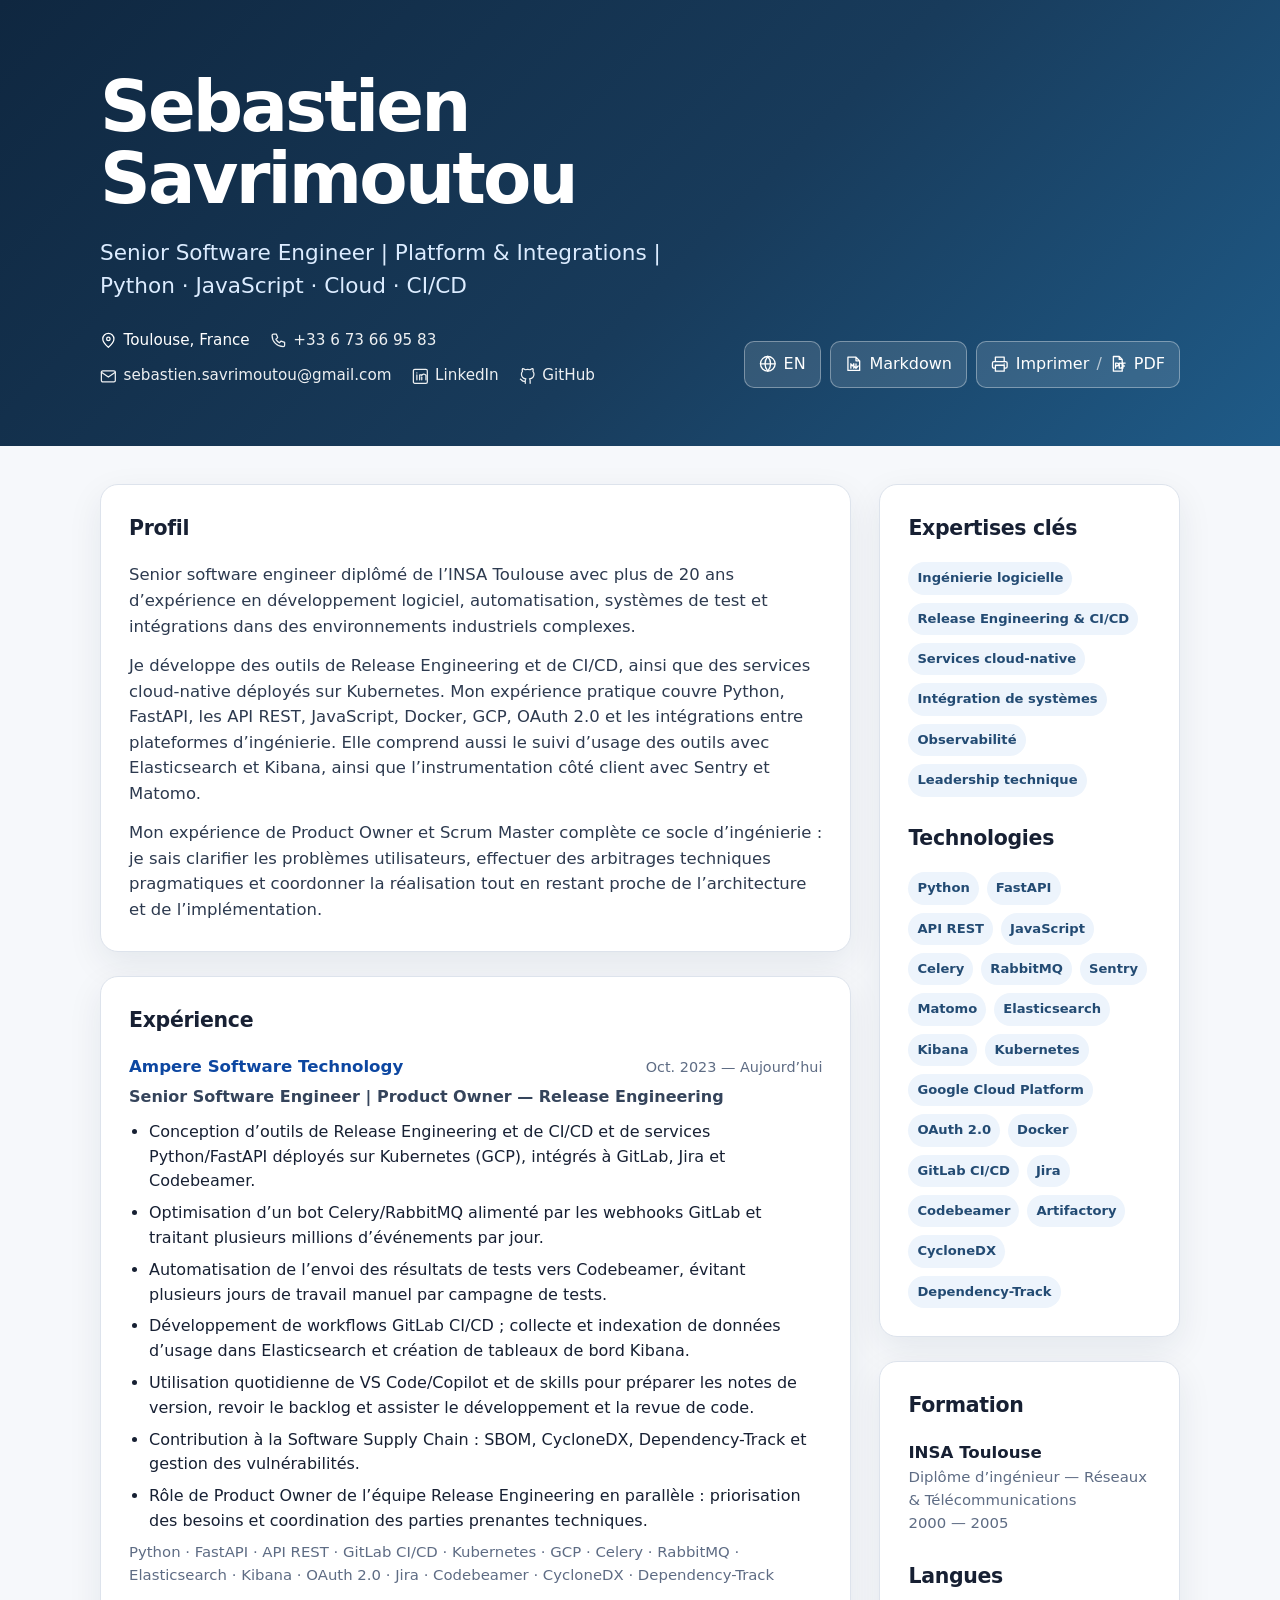
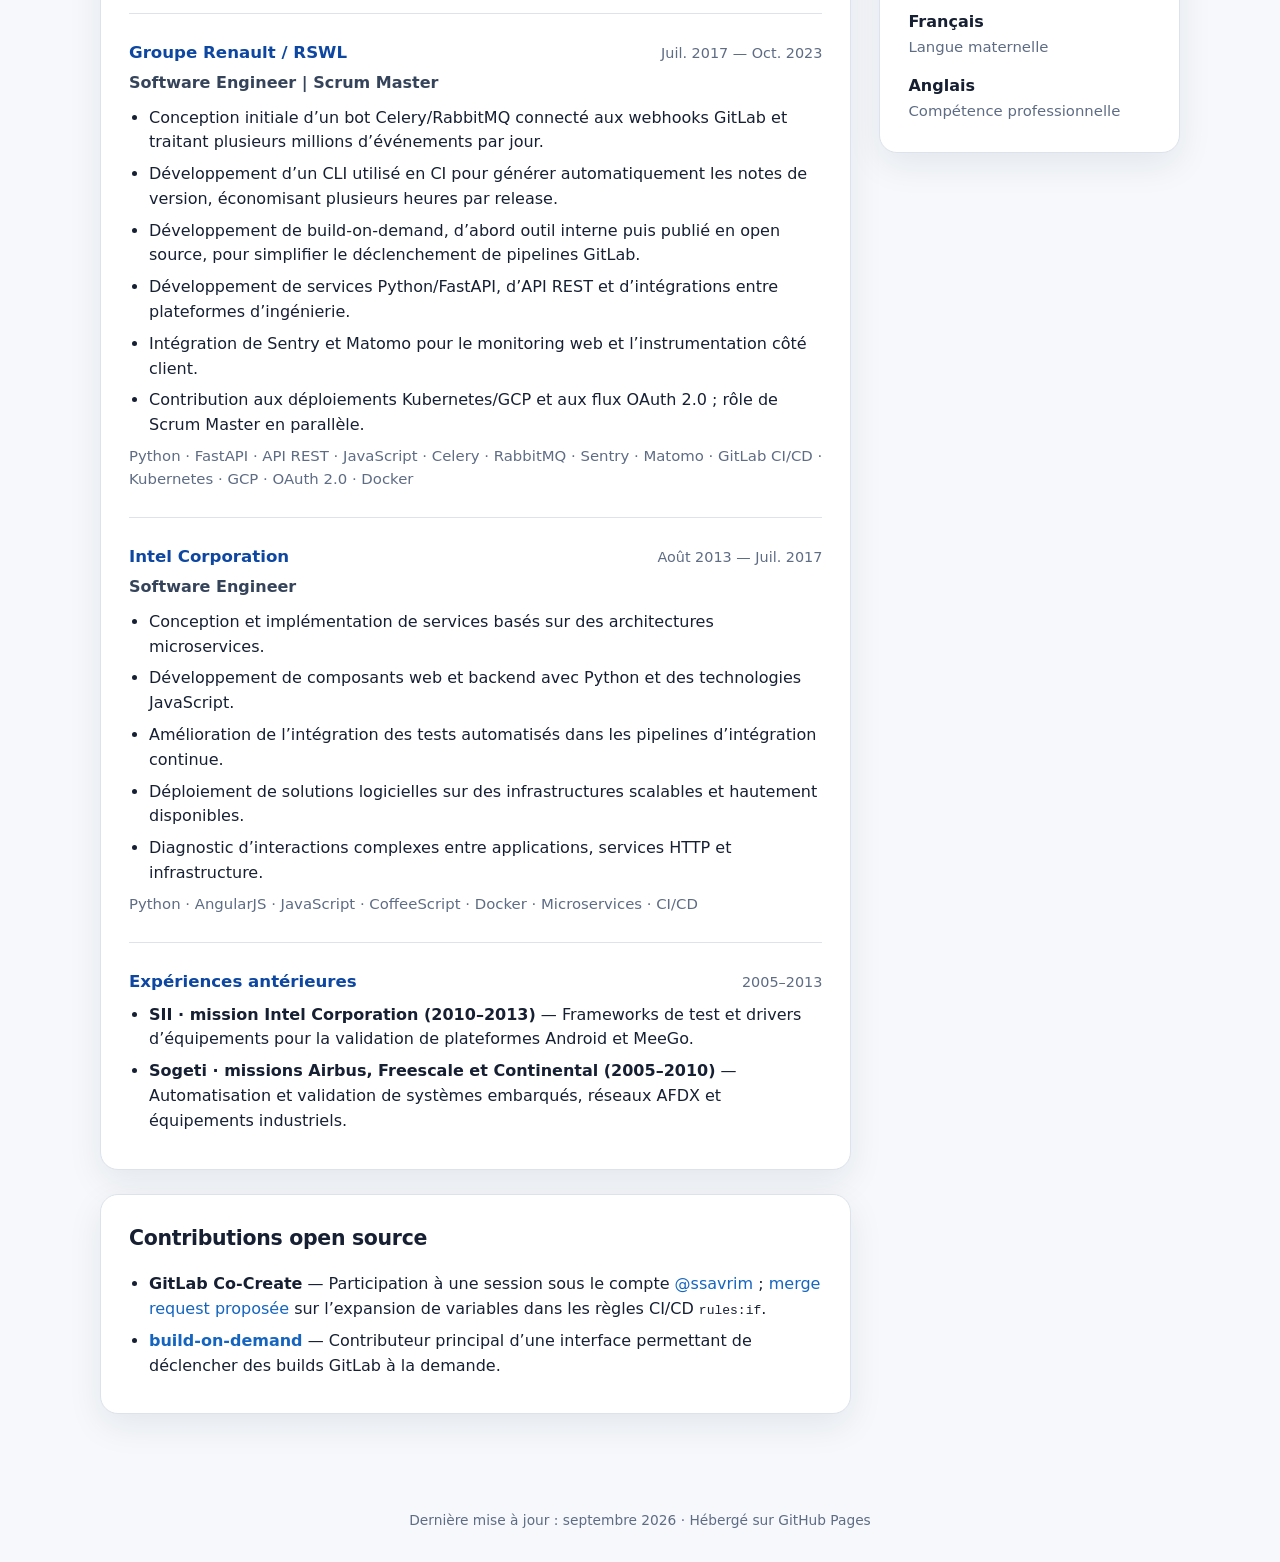
==== fr.html @ 9874bcaa "Highlight production impact and streamline CV" ====
<!doctype html>
<html lang="fr">
<head>
  <meta charset="utf-8" />
  <meta name="viewport" content="width=device-width, initial-scale=1" />
  <meta name="description" content="Sebastien Savrimoutou — Senior Software Engineer spécialisé en platform engineering, intégrations, cloud, CI/CD et outillage développeur." />
  <meta name="theme-color" content="#102a43" />
  <meta property="og:title" content="Sebastien Savrimoutou — Senior Software Engineer | Platform &amp; Integrations" />
  <meta property="og:description" content="Platform engineering, intégrations, cloud, CI/CD et outillage développeur." />
  <meta property="og:type" content="website" />
  <meta property="og:url" content="https://ssavrim.github.io/fr.html" />
  <link rel="alternate" hreflang="en" href="https://ssavrim.github.io/" />
  <link rel="alternate" hreflang="fr" href="https://ssavrim.github.io/fr.html" />
  <title>Sebastien Savrimoutou — Senior Software Engineer | Platform &amp; Integrations</title>
  <style>
    :root{--bg:#f6f8fb;--surface:#fff;--text:#172033;--muted:#5e6c84;--accent:#1565c0;--accent-strong:#0d47a1;--line:#dde3ec;--chip:#edf4fc;--shadow:0 12px 35px rgba(16,42,67,.08);--max:1080px}
    *{box-sizing:border-box}html{scroll-behavior:smooth}body{margin:0;font-family:Inter,ui-sans-serif,system-ui,-apple-system,BlinkMacSystemFont,"Segoe UI",sans-serif;color:var(--text);background:var(--bg);line-height:1.55}a{color:var(--accent);text-decoration:none}a:hover{text-decoration:underline}.print-url{display:none}.wrap{width:min(calc(100% - 32px),var(--max));margin:0 auto}header{background:linear-gradient(135deg,#0f2740 0%,#183b5b 55%,#1f5b88 100%);color:#fff;padding:72px 0 58px}.hero{display:grid;grid-template-columns:1fr auto;gap:36px;align-items:end}h1{margin:0;font-size:clamp(2.3rem,6vw,4.4rem);line-height:1.02;letter-spacing:-.04em}.headline{max-width:820px;margin:20px 0 0;font-size:clamp(1.05rem,2vw,1.35rem);color:#dcecff}.contact{display:flex;flex-wrap:wrap;gap:12px 20px;margin-top:26px;font-size:.95rem}.contact a{color:#fff;opacity:.92}.actions{display:flex;gap:9px;flex-wrap:wrap;justify-content:flex-end}.print-btn,.lang-btn{border:1px solid rgba(255,255,255,.35);background:rgba(255,255,255,.12);color:#fff;border-radius:10px;padding:10px 14px;font:inherit;cursor:pointer;white-space:nowrap}.print-btn:hover,.lang-btn:hover{background:rgba(255,255,255,.2);text-decoration:none}main{padding:38px 0 72px}.grid{display:grid;grid-template-columns:minmax(0,2fr) minmax(260px,.8fr);gap:28px;align-items:start}.card{background:var(--surface);border:1px solid var(--line);border-radius:18px;padding:28px;box-shadow:var(--shadow);margin-bottom:24px}h2{margin:0 0 18px;font-size:1.28rem;letter-spacing:-.015em}h3{margin:0;font-size:1.04rem}h4{margin:15px 0 3px;font-size:.96rem;color:#25364d}p{margin:0 0 14px}p:last-child{margin-bottom:0}.summary{font-size:1.03rem;color:#2d3a4f}.role{padding:0 0 26px;margin:0 0 26px;border-bottom:1px solid var(--line)}.role:last-child{border-bottom:0;padding-bottom:0;margin-bottom:0}.role-head{display:flex;justify-content:space-between;gap:18px;align-items:baseline;margin-bottom:5px}.company{color:var(--accent-strong);font-weight:700}.date{color:var(--muted);font-size:.9rem;white-space:nowrap}.role-title{color:#35445b;font-weight:650;margin-bottom:10px}.assignment{margin-top:14px;padding-left:14px;border-left:3px solid #dce6f2}.assignment .date{white-space:normal}ul{margin:8px 0 0;padding-left:20px}li{margin:7px 0}.chips{display:flex;flex-wrap:wrap;gap:8px}.chip{display:inline-flex;padding:6px 9px;border-radius:999px;background:var(--chip);color:#234b73;font-size:.82rem;font-weight:650}.side-title{margin-top:26px}.side-title:first-child{margin-top:0}.mini{color:var(--muted);font-size:.93rem}.focus{display:grid;gap:13px}.focus-item{padding:13px 14px;border:1px solid var(--line);border-radius:12px}.focus-item strong{display:block;margin-bottom:2px}footer{color:var(--muted);font-size:.86rem;text-align:center;padding:0 0 30px}@media(max-width:800px){header{padding-top:54px}.hero,.grid{grid-template-columns:1fr}.hero{align-items:start}.actions{justify-content:flex-start}.role-head{display:block}.date{display:inline-block;margin-top:3px}}
  </style>
  <link rel="stylesheet" href="icons.css" />
  <link rel="stylesheet" href="print.css" media="print" />
</head>
<body>
<header><div class="wrap hero"><div><h1>Sebastien Savrimoutou</h1><p class="headline">Senior Software Engineer | Platform &amp; Integrations | Python · JavaScript · Cloud · CI/CD</p><div class="contact"><span class="contact-location"><svg class="icon" viewBox="0 0 24 24" aria-hidden="true" focusable="false"><path d="M20 10c0 5-8 12-8 12S4 15 4 10a8 8 0 1 1 16 0Z"/><circle cx="12" cy="10" r="2.5"/></svg>Toulouse, France</span><a href="tel:+33673669583" aria-label="Appeler le +33 6 73 66 95 83"><svg class="icon" viewBox="0 0 24 24" aria-hidden="true" focusable="false"><path d="M5 3h4l2 5-2.5 2.5a15 15 0 0 0 5 5L16 13l5 2v4a2 2 0 0 1-2 2A16 16 0 0 1 3 5a2 2 0 0 1 2-2Z"/></svg>+33 6 73 66 95 83</a><a href="mailto:sebastien.savrimoutou@gmail.com"><svg class="icon" viewBox="0 0 24 24" aria-hidden="true" focusable="false"><rect x="2" y="4" width="20" height="16" rx="2"/><path d="m2 6 10 7 10-7"/></svg>sebastien.savrimoutou@gmail.com</a><a href="https://www.linkedin.com/in/sebastien-savrimoutou-920b6453/" rel="me"><svg class="icon" viewBox="0 0 24 24" aria-hidden="true" focusable="false"><rect x="2" y="2" width="20" height="20" rx="2"/><path d="M7 10v7M7 7h.01M11 17v-7h3v1a3 3 0 0 1 6 2v4M14 17v-4"/></svg>LinkedIn<span class="print-url"> · linkedin.com/in/sebastien-savrimoutou-920b6453</span></a><a href="https://github.com/ssavrim" rel="me"><svg class="icon" viewBox="0 0 24 24" aria-hidden="true" focusable="false"><path d="M9 19c-4.5 1.5-4.5-2-7-3m14 6v-3.9c0-1.1-.3-2-.9-2.6 3.1-.4 6.4-1.5 6.4-7A5.5 5.5 0 0 0 20 4.8 5.1 5.1 0 0 0 19.9 1S18.7.7 16 2.5a13.4 13.4 0 0 0-7 0C6.3.7 5.1 1 5.1 1A5.1 5.1 0 0 0 5 4.8a5.5 5.5 0 0 0-1.5 3.8c0 5.4 3.3 6.6 6.4 7-.6.6-.9 1.5-.9 2.6V22"/></svg>GitHub<span class="print-url"> · github.com/ssavrim</span></a></div></div><div class="actions"><a class="lang-btn" href="/" aria-label="English version"><svg class="icon" viewBox="0 0 24 24" aria-hidden="true" focusable="false"><circle cx="12" cy="12" r="10"/><path d="M2 12h20M12 2a15 15 0 0 1 0 20M12 2a15 15 0 0 0 0 20"/></svg>EN</a><a class="lang-btn" href="https://github.com/ssavrim/ssavrim.github.io/blob/main/cv/final.fr.md" aria-label="Voir ce CV en Markdown"><svg class="icon" viewBox="0 0 24 24" aria-hidden="true" focusable="false"><path d="M4 3h11l5 5v13H4zM15 3v5h5M8 12v6m0-6 2 3 2-3v6m3-6v6m0 0 3-3m-3 3-3-3"/></svg>Markdown</a><button class="print-btn" onclick="window.print()" aria-label="Imprimer ou enregistrer ce CV en PDF"><svg class="icon" viewBox="0 0 24 24" aria-hidden="true" focusable="false"><path d="M6 9V3h12v6M6 18H4a2 2 0 0 1-2-2v-5a2 2 0 0 1 2-2h16a2 2 0 0 1 2 2v5a2 2 0 0 1-2 2h-2M6 14h12v8H6zM18 12h.01"/></svg>Imprimer<span class="action-separator">/</span><svg class="icon" viewBox="0 0 24 24" aria-hidden="true" focusable="false"><path d="M6 2h8l4 4v16H6zM14 2v4h4M9 11v7m0-7h2a2 2 0 0 1 0 4H9m5-4v7h1a3.5 3.5 0 0 0 0-7h-1m5 0h3m-3 0v7m0-3h2"/></svg>PDF</button></div></div></header>
<main class="wrap"><div class="grid"><div>
<section class="card"><h2>Profil</h2><p class="summary">Senior software engineer diplômé de l’INSA Toulouse avec plus de 20 ans d’expérience en développement logiciel, automatisation, systèmes de test et intégrations dans des environnements industriels complexes.</p><p class="summary">Je développe des outils de Release Engineering et de CI/CD, ainsi que des services cloud-native déployés sur Kubernetes. Mon expérience pratique couvre Python, FastAPI, les API REST, JavaScript, Docker, GCP, OAuth 2.0 et les intégrations entre plateformes d’ingénierie. Elle comprend aussi le suivi d’usage des outils avec Elasticsearch et Kibana, ainsi que l’instrumentation côté client avec Sentry et Matomo.</p><p class="summary">Mon expérience de Product Owner et Scrum Master complète ce socle d’ingénierie : je sais clarifier les problèmes utilisateurs, effectuer des arbitrages techniques pragmatiques et coordonner la réalisation tout en restant proche de l’architecture et de l’implémentation.</p></section>
<section class="card"><h2>Expérience</h2>
<article class="role"><div class="role-head"><h3><span class="company">Ampere Software Technology</span></h3><span class="date">Oct. 2023 — Aujourd’hui</span></div><div class="role-title">Senior Software Engineer | Product Owner — Release Engineering</div><ul><li>Conception d’outils de Release Engineering et de CI/CD et de services Python/FastAPI déployés sur Kubernetes (GCP), intégrés à GitLab, Jira et Codebeamer.</li><li>Optimisation d’un bot Celery/RabbitMQ alimenté par les webhooks GitLab et traitant plusieurs millions d’événements par jour.</li><li>Automatisation de l’envoi des résultats de tests vers Codebeamer, évitant plusieurs jours de travail manuel par campagne de tests.</li><li>Développement de workflows GitLab CI/CD ; collecte et indexation de données d’usage dans Elasticsearch et création de tableaux de bord Kibana.</li><li>Utilisation quotidienne de VS Code/Copilot et de skills pour préparer les notes de version, revoir le backlog et assister le développement et la revue de code.</li><li>Contribution à la Software Supply Chain : SBOM, CycloneDX, Dependency-Track et gestion des vulnérabilités.</li><li>Rôle de Product Owner de l’équipe Release Engineering en parallèle : priorisation des besoins et coordination des parties prenantes techniques.</li></ul><p class="mini">Python · FastAPI · API REST · GitLab CI/CD · Kubernetes · GCP · Celery · RabbitMQ · Elasticsearch · Kibana · OAuth 2.0 · Jira · Codebeamer · CycloneDX · Dependency-Track</p></article>
<article class="role"><div class="role-head"><h3><span class="company">Groupe Renault / RSWL</span></h3><span class="date">Juil. 2017 — Oct. 2023</span></div><div class="role-title">Software Engineer | Scrum Master</div><ul><li>Conception initiale d’un bot Celery/RabbitMQ connecté aux webhooks GitLab et traitant plusieurs millions d’événements par jour.</li><li>Développement d’un CLI utilisé en CI pour générer automatiquement les notes de version, économisant plusieurs heures par release.</li><li>Développement de build-on-demand, d’abord outil interne puis publié en open source, pour simplifier le déclenchement de pipelines GitLab.</li><li>Développement de services Python/FastAPI, d’API REST et d’intégrations entre plateformes d’ingénierie.</li><li>Intégration de Sentry et Matomo pour le monitoring web et l’instrumentation côté client.</li><li>Contribution aux déploiements Kubernetes/GCP et aux flux OAuth 2.0 ; rôle de Scrum Master en parallèle.</li></ul><p class="mini">Python · FastAPI · API REST · JavaScript · Celery · RabbitMQ · Sentry · Matomo · GitLab CI/CD · Kubernetes · GCP · OAuth 2.0 · Docker</p></article>
<article class="role"><div class="role-head"><h3><span class="company">Intel Corporation</span></h3><span class="date">Août 2013 — Juil. 2017</span></div><div class="role-title">Software Engineer</div><ul><li>Conception et implémentation de services basés sur des architectures microservices.</li><li>Développement de composants web et backend avec Python et des technologies JavaScript.</li><li>Amélioration de l’intégration des tests automatisés dans les pipelines d’intégration continue.</li><li>Déploiement de solutions logicielles sur des infrastructures scalables et hautement disponibles.</li><li>Diagnostic d’interactions complexes entre applications, services HTTP et infrastructure.</li></ul><p class="mini">Python · AngularJS · JavaScript · CoffeeScript · Docker · Microservices · CI/CD</p></article>
<article class="role"><div class="role-head"><h3><span class="company">Expériences antérieures</span></h3><span class="date">2005–2013</span></div><ul><li><strong>SII · mission Intel Corporation (2010–2013)</strong> — Frameworks de test et drivers d’équipements pour la validation de plateformes Android et MeeGo.</li><li><strong>Sogeti · missions Airbus, Freescale et Continental (2005–2010)</strong> — Automatisation et validation de systèmes embarqués, réseaux AFDX et équipements industriels.</li></ul></article>
</section>
<section class="card"><h2>Contributions open source</h2><ul><li><strong>GitLab Co-Create</strong> — Participation à une session sous le compte <a href="https://gitlab.com/ssavrim">@ssavrim</a> ; <a href="https://gitlab.com/gitlab-org/gitlab/-/merge_requests/204549">merge request proposée</a> sur l’expansion de variables dans les règles CI/CD <code>rules:if</code>.</li><li><strong><a href="https://gitlab.com/grouperenault/build-on-demand">build-on-demand</a></strong> — Contributeur principal d’une interface permettant de déclencher des builds GitLab à la demande.</li></ul></section></div>
<aside><section class="card"><h2>Expertises clés</h2><div class="chips"><span class="chip">Ingénierie logicielle</span><span class="chip">Release Engineering &amp; CI/CD</span><span class="chip">Services cloud-native</span><span class="chip">Intégration de systèmes</span><span class="chip">Observabilité</span><span class="chip">Leadership technique</span></div><h2 class="side-title">Technologies</h2><div class="chips"><span class="chip">Python</span><span class="chip">FastAPI</span><span class="chip">API REST</span><span class="chip">JavaScript</span><span class="chip">Celery</span><span class="chip">RabbitMQ</span><span class="chip">Sentry</span><span class="chip">Matomo</span><span class="chip">Elasticsearch</span><span class="chip">Kibana</span><span class="chip">Kubernetes</span><span class="chip">Google Cloud Platform</span><span class="chip">OAuth 2.0</span><span class="chip">Docker</span><span class="chip">GitLab CI/CD</span><span class="chip">Jira</span><span class="chip">Codebeamer</span><span class="chip">Artifactory</span><span class="chip">CycloneDX</span><span class="chip">Dependency-Track</span></div></section><section class="card"><h2>Formation</h2><h3>INSA Toulouse</h3><p class="mini">Diplôme d’ingénieur — Réseaux &amp; Télécommunications<br />2000 — 2005</p><h2 class="side-title">Langues</h2><p><strong>Français</strong><br /><span class="mini">Langue maternelle</span></p><p><strong>Anglais</strong><br /><span class="mini">Compétence professionnelle</span></p></section></aside>
</div></main><footer class="wrap">Dernière mise à jour : septembre 2026 · Hébergé sur GitHub Pages</footer>
</body></html>
---- icons.css ----
.icon {
  width: 1.1em;
  height: 1.1em;
  flex: none;
  fill: none;
  stroke: currentColor;
  stroke-width: 1.8;
  stroke-linecap: round;
  stroke-linejoin: round;
}

.contact-location,
.contact a,
.actions .lang-btn,
.actions .print-btn {
  display: inline-flex;
  align-items: center;
  gap: .45em;
}

.actions .lang-btn,
.actions .print-btn {
  min-height: 44px;
}

.action-separator { opacity: .65; }

.contact a[href^="tel:"] { white-space: nowrap; }

.contact a:focus-visible,
.actions a:focus-visible,
.actions button:focus-visible {
  outline: 2px solid currentColor;
  outline-offset: 3px;
}

@media print {
  .contact .icon { display: none; }
}
---- print.css ----
/* A4 resume layout shared by the English and French pages. */
@page { size: A4; margin: 11mm 14mm; }

@media print {
  html { scroll-behavior: auto; }
  body {
    background: #fff;
    color: #1b2738;
    font-size: 10.5pt;
    line-height: 1.3;
    -webkit-print-color-adjust: exact;
    print-color-adjust: exact;
  }
  .wrap { width: 100%; max-width: none; margin: 0; }
  header {
    background: none !important;
    color: #172b43 !important;
    padding: 0 0 4mm;
    border-bottom: 1.5pt solid #24557e;
  }
  .hero { display: block; }
  h1 { font-size: 24pt; line-height: 1.08; letter-spacing: -.035em; }
  .headline {
    margin: 1.5mm 0 0;
    max-width: none;
    color: #34465a !important;
    font-size: 10pt;
    line-height: 1.3;
  }
  .contact {
    display: flex;
    gap: 1mm 5mm;
    margin-top: 2mm;
    font-size: 8.3pt;
  }
  .contact a { color: #24557e !important; opacity: 1; }
  .contact a[rel="me"] { overflow-wrap: anywhere; }
  .print-url { display: inline; }
  .actions, footer { display: none; }

  main { padding: 4mm 0 0; }
  .grid { display: block; }
  .card {
    margin: 0 0 3mm;
    padding: 0;
    border: 0;
    border-radius: 0;
    box-shadow: none;
  }
  h2 {
    margin: 0 0 2mm;
    padding-bottom: 1mm;
    border-bottom: .5pt solid #aebdca;
    color: #234d71;
    font-size: 11pt;
    line-height: 1.2;
    break-after: avoid;
    page-break-after: avoid;
  }
  h3 { font-size: 10pt; }
  h4 { margin: 2mm 0 .5mm; font-size: 9pt; }
  p { margin-bottom: 1.5mm; }
  .summary { color: inherit; font-size: 10.5pt; }
  .role {
    margin: 0 0 2.5mm;
    padding: 0 0 2mm;
    border-bottom: .5pt solid #d2dce5;
    break-inside: auto;
    page-break-inside: auto;
  }
  .role:last-child { margin-bottom: 0; padding-bottom: 0; border-bottom: 0; break-inside: avoid; page-break-inside: avoid; }
  .role:nth-of-type(2) { break-before: page; page-break-before: always; }
  .role:nth-of-type(3) { break-inside: avoid; page-break-inside: avoid; }
  .role-head { display: flex; gap: 4mm; margin-bottom: 0; break-after: avoid; }
  .company { color: #234d71; }
  .date { color: #52657a; font-size: 9.5pt; white-space: nowrap; }
  .role-title { margin-bottom: 1mm; color: #34465a; font-size: 10pt; break-after: avoid; }
  ul { margin: 1mm 0 0; padding-left: 5mm; }
  li { margin: 0 0 .4mm; break-inside: avoid; page-break-inside: avoid; }
  li::marker { color: #4d7390; }
  .mini { color: #52657a; font-size: 9.2pt; }
  .role > .mini { margin-top: 1mm; }
  aside {
    display: grid;
    grid-template-columns: 1.6fr 1fr;
    gap: 7mm;
    break-inside: avoid;
    page-break-inside: avoid;
  }
  aside .card { margin: 0; }
  aside h2:not(:first-child) { margin-top: 3mm; }
  .chips { gap: 1mm 2mm; }
  .chip {
    padding: 0;
    border: 0;
    border-radius: 0;
    background: none;
    color: #34465a;
    font-size: 9pt;
    font-weight: 500;
  }
  .chip:not(:last-child)::after { content: " ·"; }
  aside p { margin-bottom: 1.5mm; }
}
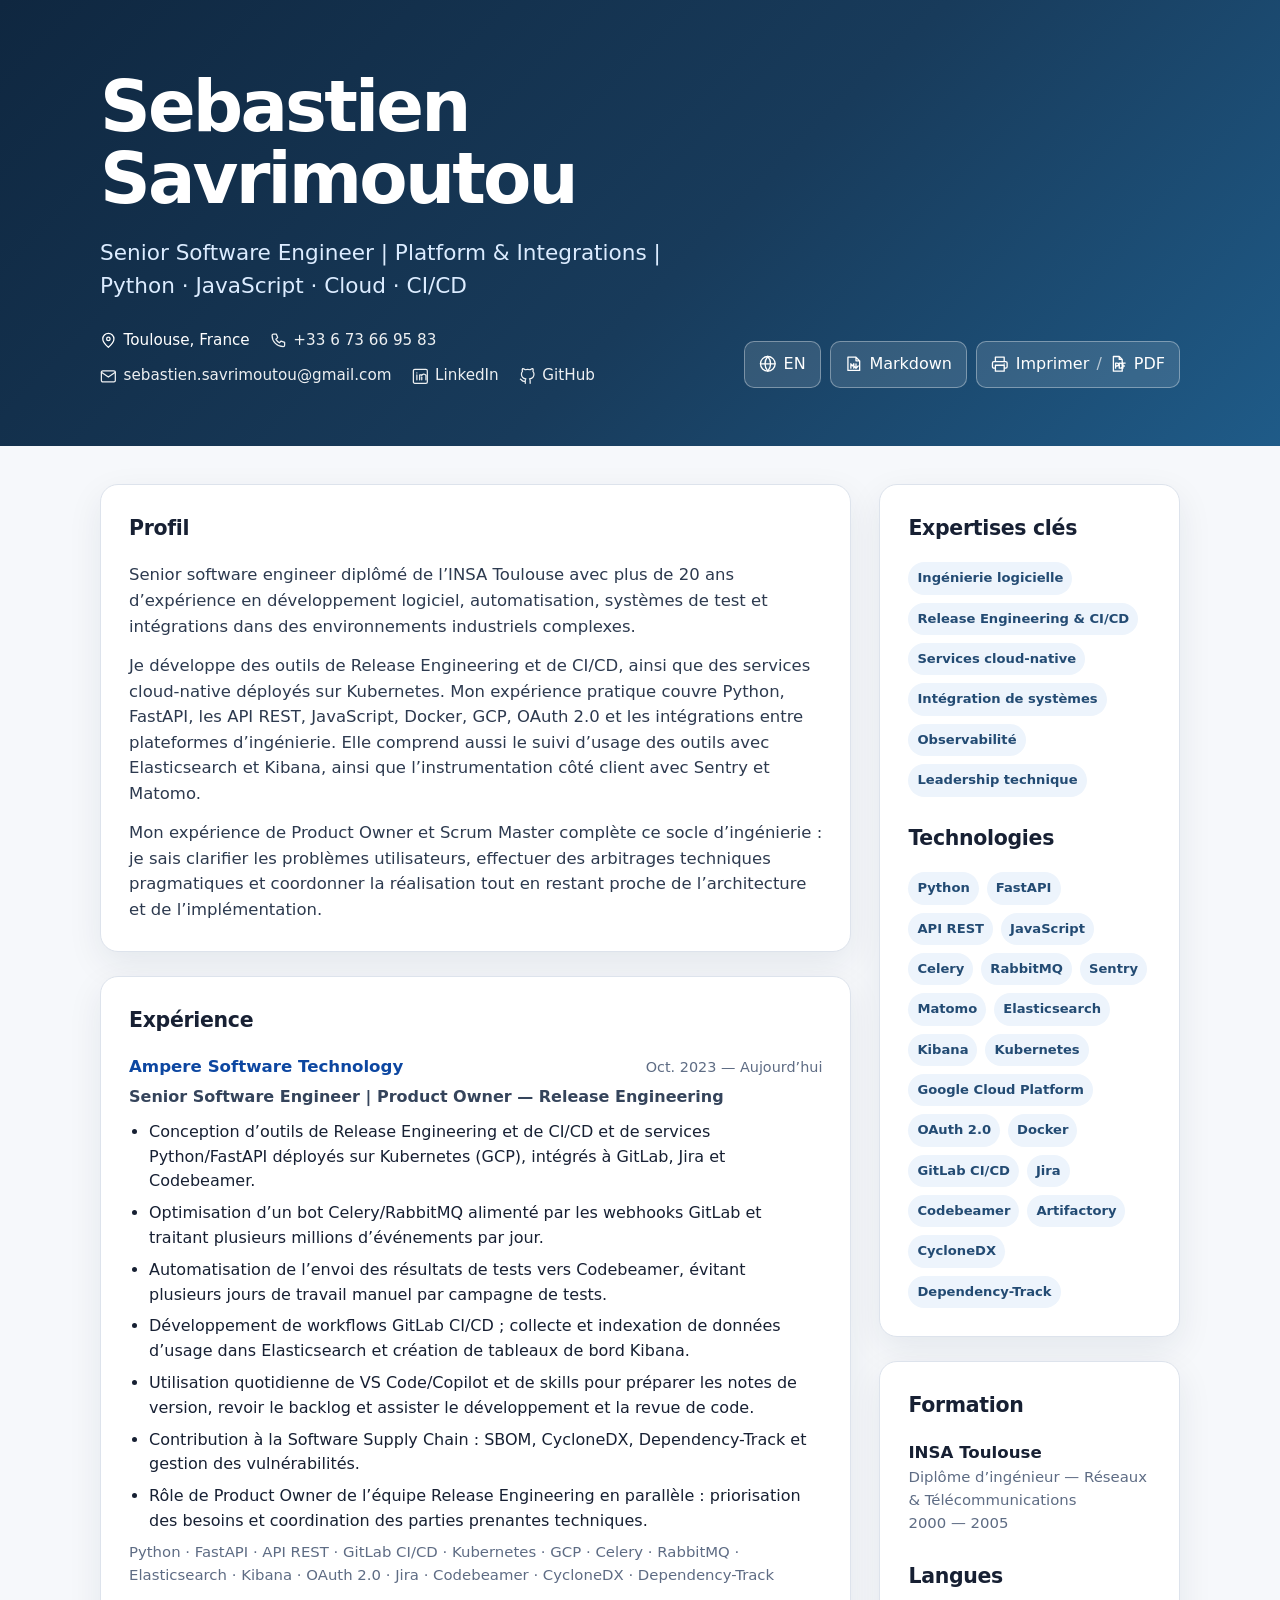
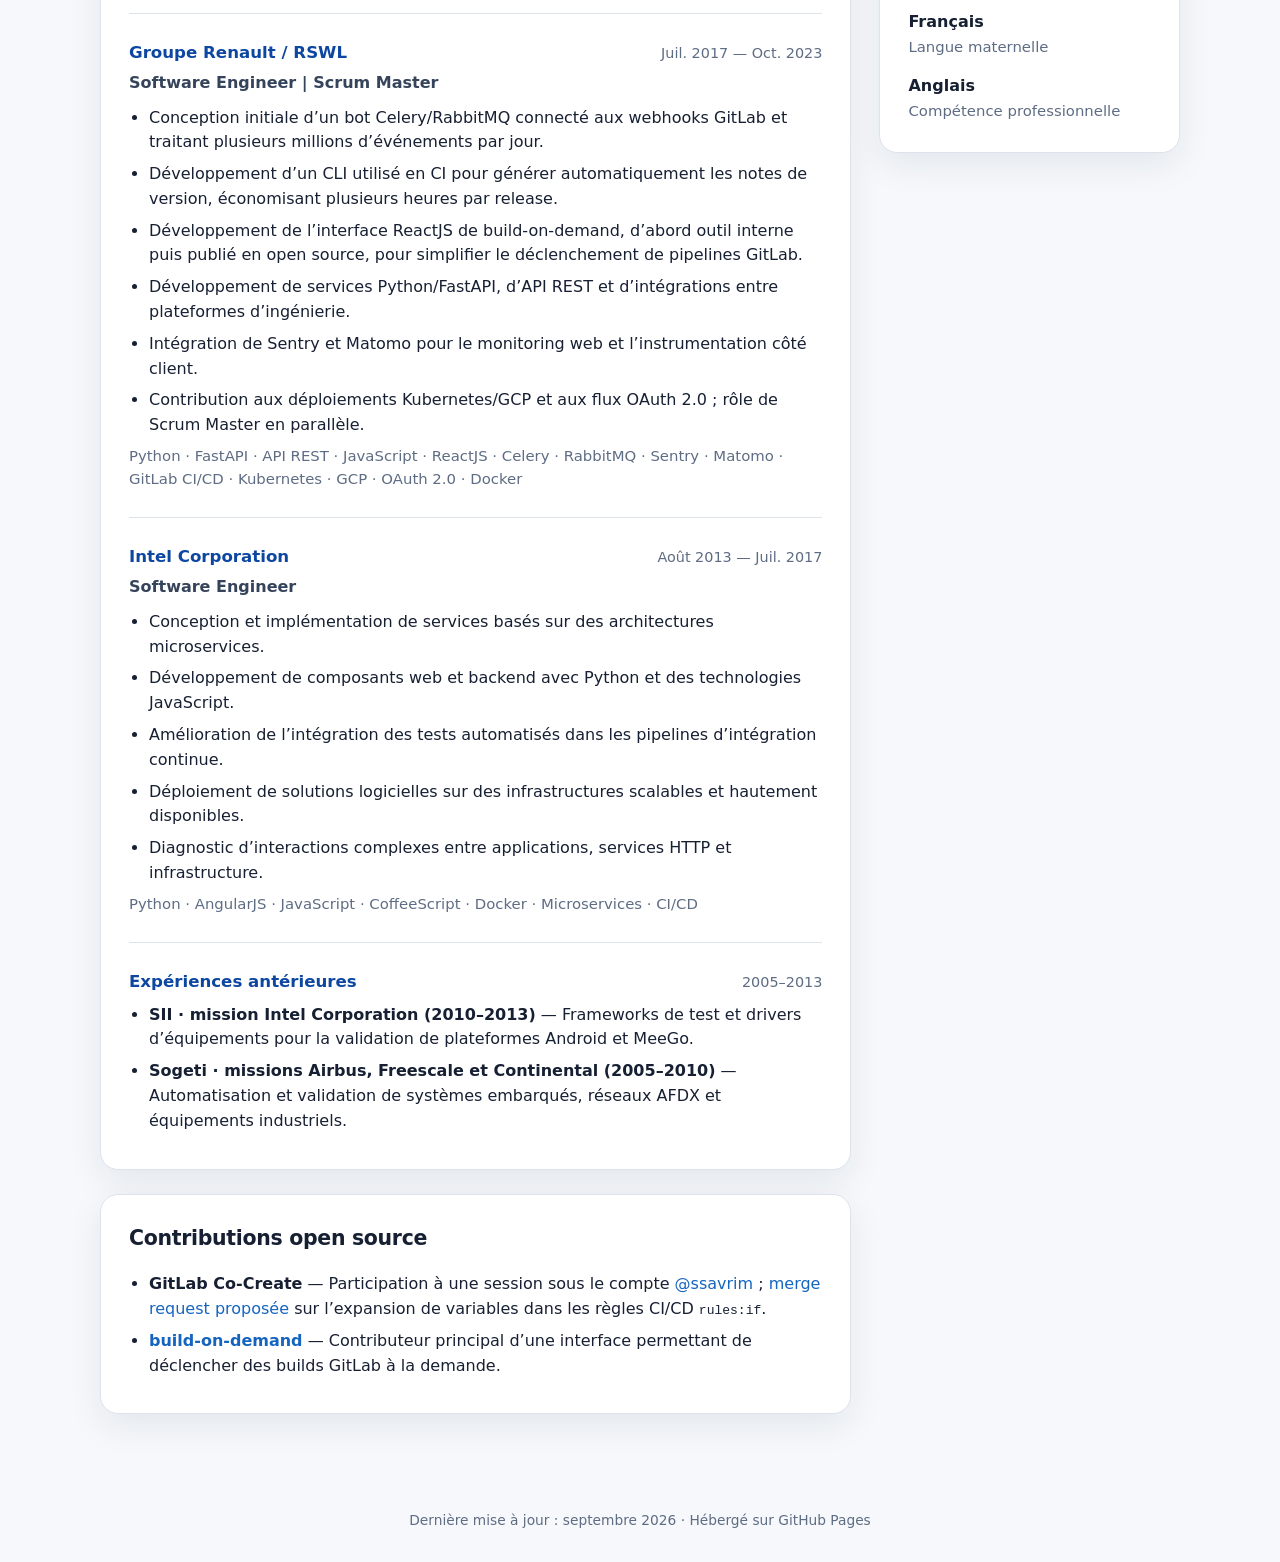
==== commit 17bb7ebc: "Add ReactJS experience to fr.html" ====
--- a/fr.html
+++ b/fr.html
@@ -25,7 +25,7 @@
 <section class="card"><h2>Profil</h2><p class="summary">Senior software engineer diplômé de l’INSA Toulouse avec plus de 20 ans d’expérience en développement logiciel, automatisation, systèmes de test et intégrations dans des environnements industriels complexes.</p><p class="summary">Je développe des outils de Release Engineering et de CI/CD, ainsi que des services cloud-native déployés sur Kubernetes. Mon expérience pratique couvre Python, FastAPI, les API REST, JavaScript, Docker, GCP, OAuth 2.0 et les intégrations entre plateformes d’ingénierie. Elle comprend aussi le suivi d’usage des outils avec Elasticsearch et Kibana, ainsi que l’instrumentation côté client avec Sentry et Matomo.</p><p class="summary">Mon expérience de Product Owner et Scrum Master complète ce socle d’ingénierie : je sais clarifier les problèmes utilisateurs, effectuer des arbitrages techniques pragmatiques et coordonner la réalisation tout en restant proche de l’architecture et de l’implémentation.</p></section>
 <section class="card"><h2>Expérience</h2>
 <article class="role"><div class="role-head"><h3><span class="company">Ampere Software Technology</span></h3><span class="date">Oct. 2023 — Aujourd’hui</span></div><div class="role-title">Senior Software Engineer | Product Owner — Release Engineering</div><ul><li>Conception d’outils de Release Engineering et de CI/CD et de services Python/FastAPI déployés sur Kubernetes (GCP), intégrés à GitLab, Jira et Codebeamer.</li><li>Optimisation d’un bot Celery/RabbitMQ alimenté par les webhooks GitLab et traitant plusieurs millions d’événements par jour.</li><li>Automatisation de l’envoi des résultats de tests vers Codebeamer, évitant plusieurs jours de travail manuel par campagne de tests.</li><li>Développement de workflows GitLab CI/CD ; collecte et indexation de données d’usage dans Elasticsearch et création de tableaux de bord Kibana.</li><li>Utilisation quotidienne de VS Code/Copilot et de skills pour préparer les notes de version, revoir le backlog et assister le développement et la revue de code.</li><li>Contribution à la Software Supply Chain : SBOM, CycloneDX, Dependency-Track et gestion des vulnérabilités.</li><li>Rôle de Product Owner de l’équipe Release Engineering en parallèle : priorisation des besoins et coordination des parties prenantes techniques.</li></ul><p class="mini">Python · FastAPI · API REST · GitLab CI/CD · Kubernetes · GCP · Celery · RabbitMQ · Elasticsearch · Kibana · OAuth 2.0 · Jira · Codebeamer · CycloneDX · Dependency-Track</p></article>
-<article class="role"><div class="role-head"><h3><span class="company">Groupe Renault / RSWL</span></h3><span class="date">Juil. 2017 — Oct. 2023</span></div><div class="role-title">Software Engineer | Scrum Master</div><ul><li>Conception initiale d’un bot Celery/RabbitMQ connecté aux webhooks GitLab et traitant plusieurs millions d’événements par jour.</li><li>Développement d’un CLI utilisé en CI pour générer automatiquement les notes de version, économisant plusieurs heures par release.</li><li>Développement de build-on-demand, d’abord outil interne puis publié en open source, pour simplifier le déclenchement de pipelines GitLab.</li><li>Développement de services Python/FastAPI, d’API REST et d’intégrations entre plateformes d’ingénierie.</li><li>Intégration de Sentry et Matomo pour le monitoring web et l’instrumentation côté client.</li><li>Contribution aux déploiements Kubernetes/GCP et aux flux OAuth 2.0 ; rôle de Scrum Master en parallèle.</li></ul><p class="mini">Python · FastAPI · API REST · JavaScript · Celery · RabbitMQ · Sentry · Matomo · GitLab CI/CD · Kubernetes · GCP · OAuth 2.0 · Docker</p></article>
+<article class="role"><div class="role-head"><h3><span class="company">Groupe Renault / RSWL</span></h3><span class="date">Juil. 2017 — Oct. 2023</span></div><div class="role-title">Software Engineer | Scrum Master</div><ul><li>Conception initiale d’un bot Celery/RabbitMQ connecté aux webhooks GitLab et traitant plusieurs millions d’événements par jour.</li><li>Développement d’un CLI utilisé en CI pour générer automatiquement les notes de version, économisant plusieurs heures par release.</li><li>Développement de l’interface ReactJS de build-on-demand, d’abord outil interne puis publié en open source, pour simplifier le déclenchement de pipelines GitLab.</li><li>Développement de services Python/FastAPI, d’API REST et d’intégrations entre plateformes d’ingénierie.</li><li>Intégration de Sentry et Matomo pour le monitoring web et l’instrumentation côté client.</li><li>Contribution aux déploiements Kubernetes/GCP et aux flux OAuth 2.0 ; rôle de Scrum Master en parallèle.</li></ul><p class="mini">Python · FastAPI · API REST · JavaScript · ReactJS · Celery · RabbitMQ · Sentry · Matomo · GitLab CI/CD · Kubernetes · GCP · OAuth 2.0 · Docker</p></article>
 <article class="role"><div class="role-head"><h3><span class="company">Intel Corporation</span></h3><span class="date">Août 2013 — Juil. 2017</span></div><div class="role-title">Software Engineer</div><ul><li>Conception et implémentation de services basés sur des architectures microservices.</li><li>Développement de composants web et backend avec Python et des technologies JavaScript.</li><li>Amélioration de l’intégration des tests automatisés dans les pipelines d’intégration continue.</li><li>Déploiement de solutions logicielles sur des infrastructures scalables et hautement disponibles.</li><li>Diagnostic d’interactions complexes entre applications, services HTTP et infrastructure.</li></ul><p class="mini">Python · AngularJS · JavaScript · CoffeeScript · Docker · Microservices · CI/CD</p></article>
 <article class="role"><div class="role-head"><h3><span class="company">Expériences antérieures</span></h3><span class="date">2005–2013</span></div><ul><li><strong>SII · mission Intel Corporation (2010–2013)</strong> — Frameworks de test et drivers d’équipements pour la validation de plateformes Android et MeeGo.</li><li><strong>Sogeti · missions Airbus, Freescale et Continental (2005–2010)</strong> — Automatisation et validation de systèmes embarqués, réseaux AFDX et équipements industriels.</li></ul></article>
 </section>
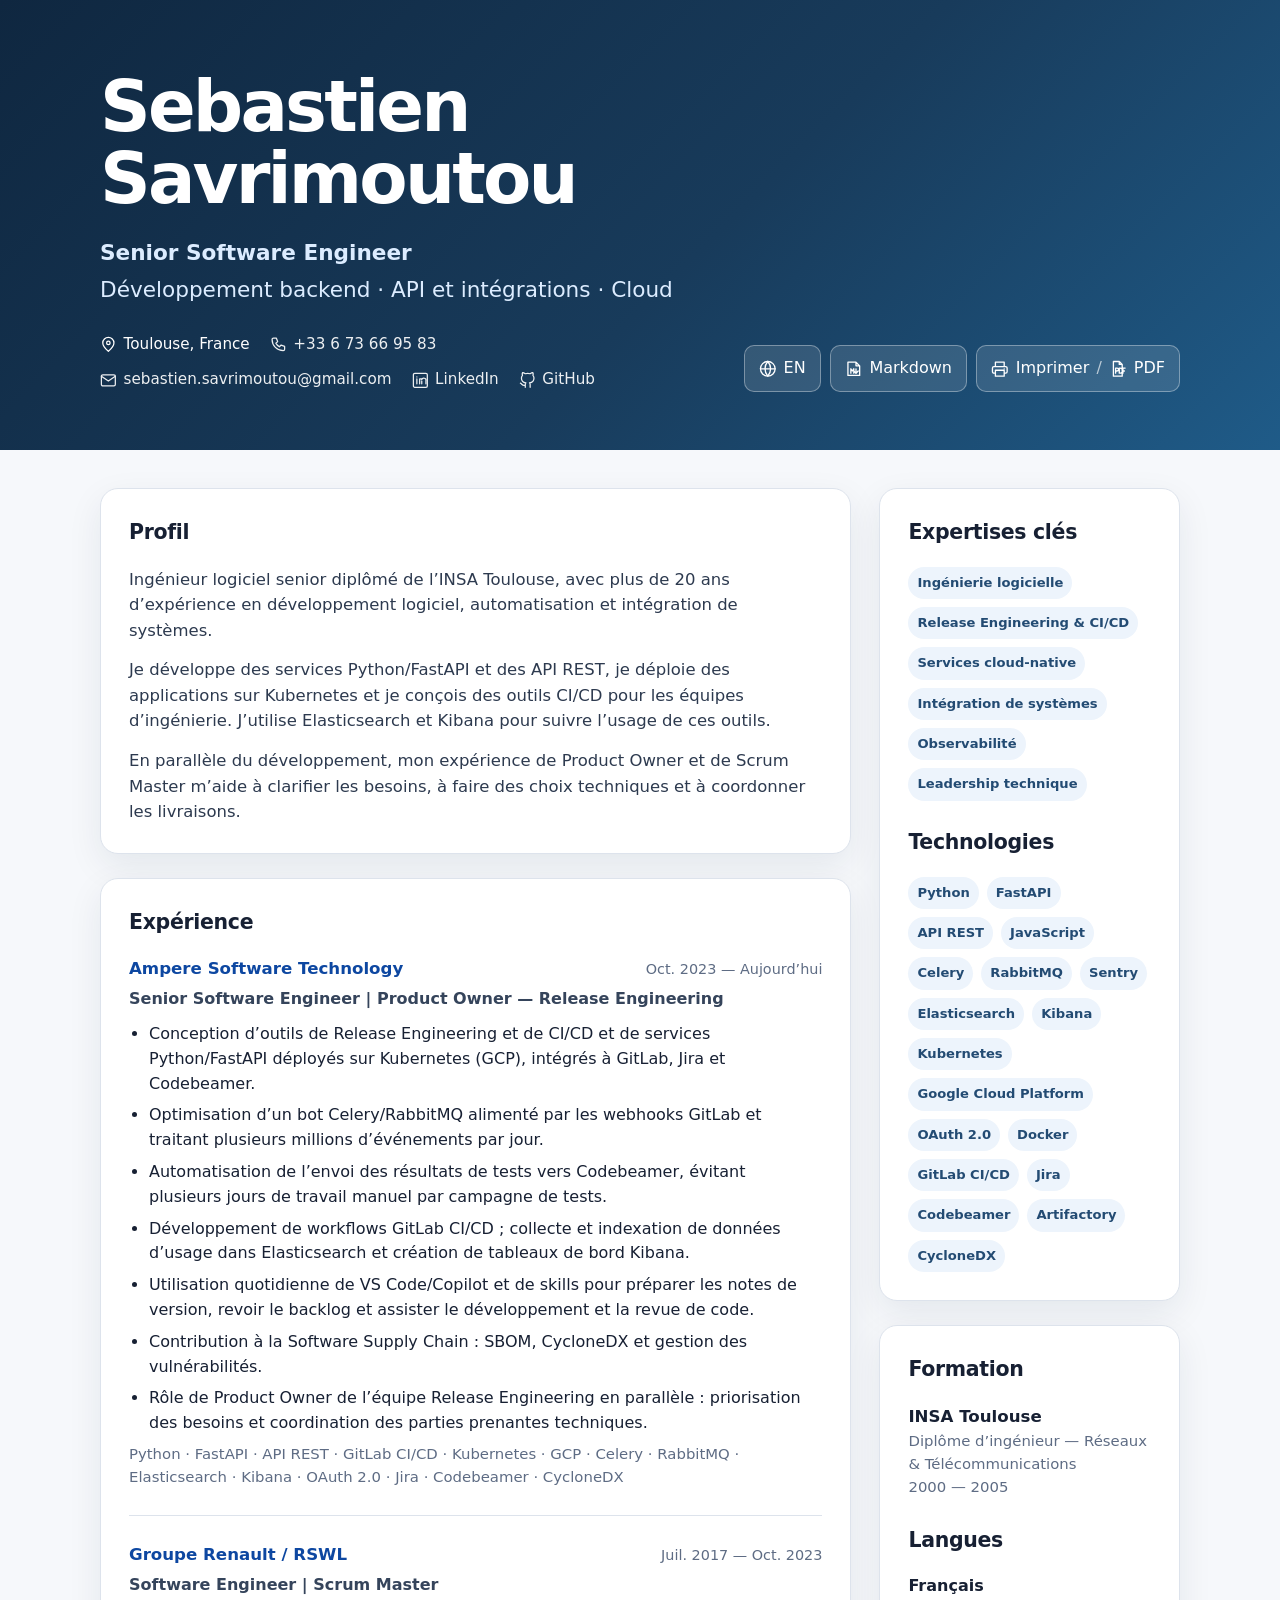
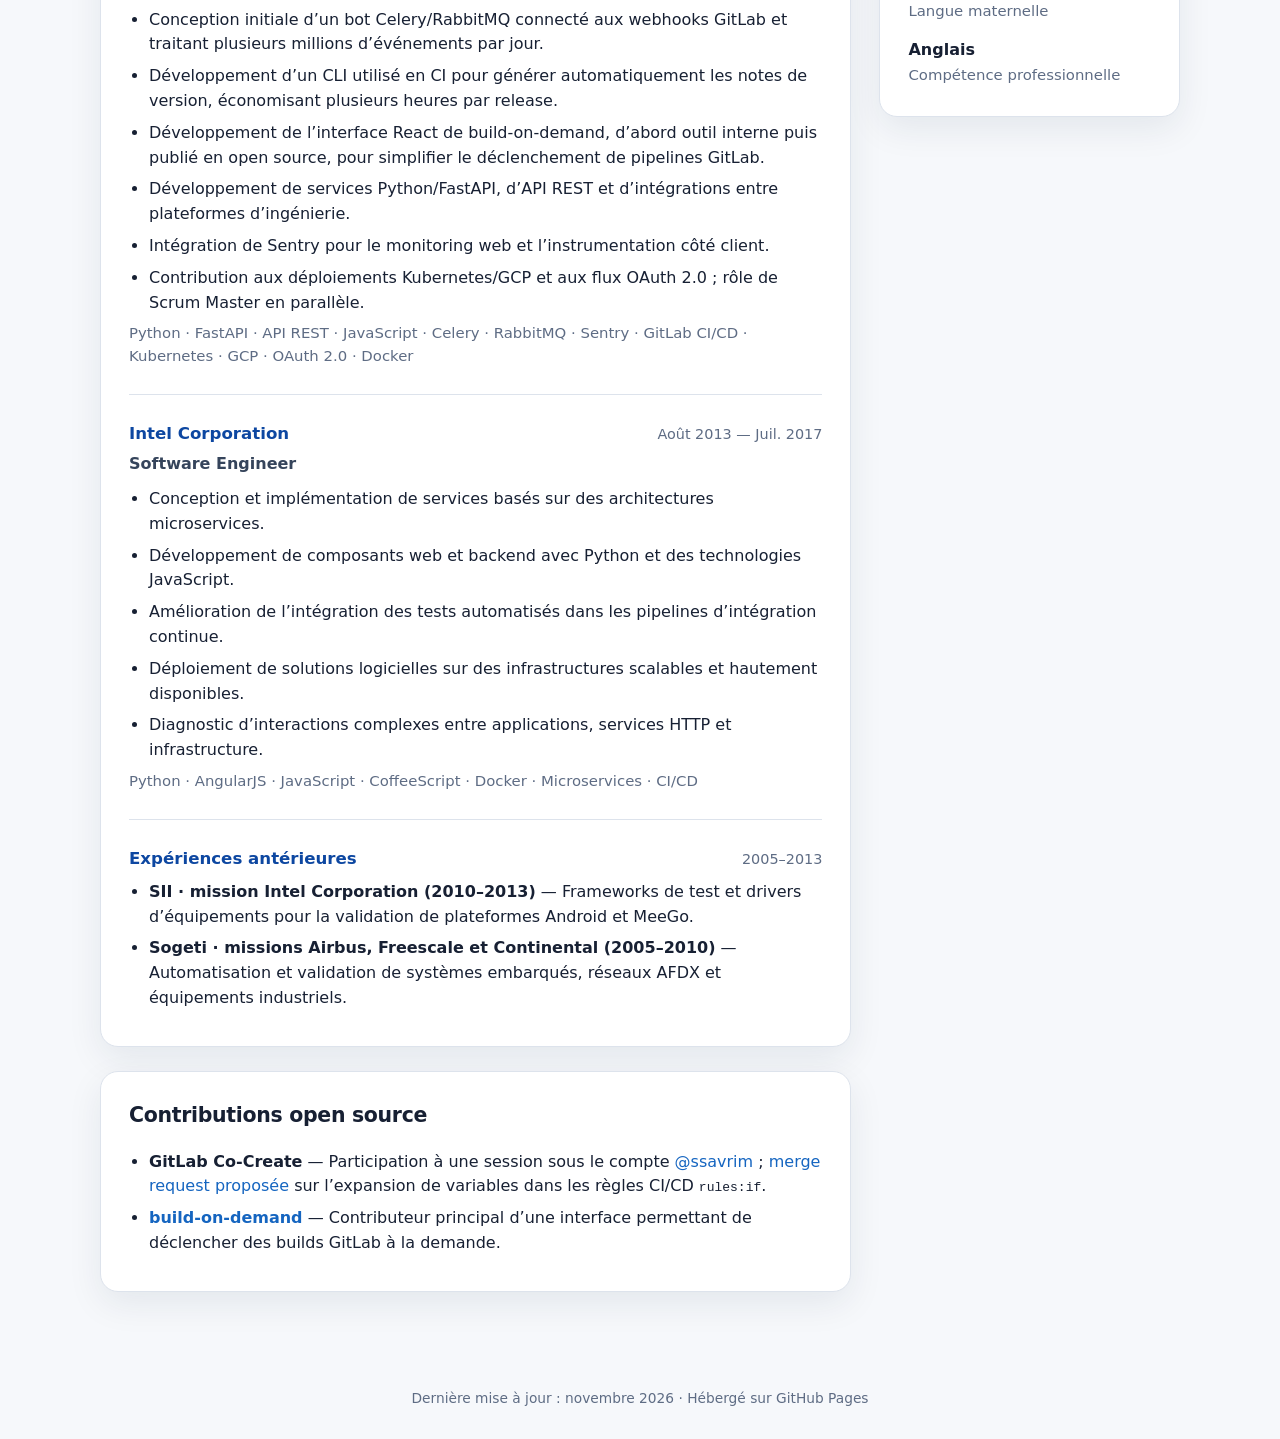
==== commit 244d3764: "Refocus the bilingual CV on general software engineering" ====
--- a/fr.html
+++ b/fr.html
@@ -3,33 +3,34 @@
 <head>
   <meta charset="utf-8" />
   <meta name="viewport" content="width=device-width, initial-scale=1" />
-  <meta name="description" content="Sebastien Savrimoutou — Senior Software Engineer spécialisé en platform engineering, intégrations, cloud, CI/CD et outillage développeur." />
+  <meta name="description" content="Sebastien Savrimoutou — Senior Software Engineer. Développement backend, API, intégration de systèmes et services cloud." />
   <meta name="theme-color" content="#102a43" />
-  <meta property="og:title" content="Sebastien Savrimoutou — Senior Software Engineer | Platform &amp; Integrations" />
-  <meta property="og:description" content="Platform engineering, intégrations, cloud, CI/CD et outillage développeur." />
+  <meta property="og:title" content="Sebastien Savrimoutou — Senior Software Engineer" />
+  <meta property="og:description" content="Développement backend, API, intégration de systèmes et services cloud." />
   <meta property="og:type" content="website" />
   <meta property="og:url" content="https://ssavrim.github.io/fr.html" />
   <link rel="alternate" hreflang="en" href="https://ssavrim.github.io/" />
   <link rel="alternate" hreflang="fr" href="https://ssavrim.github.io/fr.html" />
-  <title>Sebastien Savrimoutou — Senior Software Engineer | Platform &amp; Integrations</title>
+  <title>Sebastien Savrimoutou — Senior Software Engineer</title>
   <style>
     :root{--bg:#f6f8fb;--surface:#fff;--text:#172033;--muted:#5e6c84;--accent:#1565c0;--accent-strong:#0d47a1;--line:#dde3ec;--chip:#edf4fc;--shadow:0 12px 35px rgba(16,42,67,.08);--max:1080px}
     *{box-sizing:border-box}html{scroll-behavior:smooth}body{margin:0;font-family:Inter,ui-sans-serif,system-ui,-apple-system,BlinkMacSystemFont,"Segoe UI",sans-serif;color:var(--text);background:var(--bg);line-height:1.55}a{color:var(--accent);text-decoration:none}a:hover{text-decoration:underline}.print-url{display:none}.wrap{width:min(calc(100% - 32px),var(--max));margin:0 auto}header{background:linear-gradient(135deg,#0f2740 0%,#183b5b 55%,#1f5b88 100%);color:#fff;padding:72px 0 58px}.hero{display:grid;grid-template-columns:1fr auto;gap:36px;align-items:end}h1{margin:0;font-size:clamp(2.3rem,6vw,4.4rem);line-height:1.02;letter-spacing:-.04em}.headline{max-width:820px;margin:20px 0 0;font-size:clamp(1.05rem,2vw,1.35rem);color:#dcecff}.contact{display:flex;flex-wrap:wrap;gap:12px 20px;margin-top:26px;font-size:.95rem}.contact a{color:#fff;opacity:.92}.actions{display:flex;gap:9px;flex-wrap:wrap;justify-content:flex-end}.print-btn,.lang-btn{border:1px solid rgba(255,255,255,.35);background:rgba(255,255,255,.12);color:#fff;border-radius:10px;padding:10px 14px;font:inherit;cursor:pointer;white-space:nowrap}.print-btn:hover,.lang-btn:hover{background:rgba(255,255,255,.2);text-decoration:none}main{padding:38px 0 72px}.grid{display:grid;grid-template-columns:minmax(0,2fr) minmax(260px,.8fr);gap:28px;align-items:start}.card{background:var(--surface);border:1px solid var(--line);border-radius:18px;padding:28px;box-shadow:var(--shadow);margin-bottom:24px}h2{margin:0 0 18px;font-size:1.28rem;letter-spacing:-.015em}h3{margin:0;font-size:1.04rem}h4{margin:15px 0 3px;font-size:.96rem;color:#25364d}p{margin:0 0 14px}p:last-child{margin-bottom:0}.summary{font-size:1.03rem;color:#2d3a4f}.role{padding:0 0 26px;margin:0 0 26px;border-bottom:1px solid var(--line)}.role:last-child{border-bottom:0;padding-bottom:0;margin-bottom:0}.role-head{display:flex;justify-content:space-between;gap:18px;align-items:baseline;margin-bottom:5px}.company{color:var(--accent-strong);font-weight:700}.date{color:var(--muted);font-size:.9rem;white-space:nowrap}.role-title{color:#35445b;font-weight:650;margin-bottom:10px}.assignment{margin-top:14px;padding-left:14px;border-left:3px solid #dce6f2}.assignment .date{white-space:normal}ul{margin:8px 0 0;padding-left:20px}li{margin:7px 0}.chips{display:flex;flex-wrap:wrap;gap:8px}.chip{display:inline-flex;padding:6px 9px;border-radius:999px;background:var(--chip);color:#234b73;font-size:.82rem;font-weight:650}.side-title{margin-top:26px}.side-title:first-child{margin-top:0}.mini{color:var(--muted);font-size:.93rem}.focus{display:grid;gap:13px}.focus-item{padding:13px 14px;border:1px solid var(--line);border-radius:12px}.focus-item strong{display:block;margin-bottom:2px}footer{color:var(--muted);font-size:.86rem;text-align:center;padding:0 0 30px}@media(max-width:800px){header{padding-top:54px}.hero,.grid{grid-template-columns:1fr}.hero{align-items:start}.actions{justify-content:flex-start}.role-head{display:block}.date{display:inline-block;margin-top:3px}}
+    .professional-title{margin:0;font-weight:750}.specialties{margin:.2em 0 0}
   </style>
   <link rel="stylesheet" href="icons.css" />
   <link rel="stylesheet" href="print.css" media="print" />
 </head>
 <body>
-<header><div class="wrap hero"><div><h1>Sebastien Savrimoutou</h1><p class="headline">Senior Software Engineer | Platform &amp; Integrations | Python · JavaScript · Cloud · CI/CD</p><div class="contact"><span class="contact-location"><svg class="icon" viewBox="0 0 24 24" aria-hidden="true" focusable="false"><path d="M20 10c0 5-8 12-8 12S4 15 4 10a8 8 0 1 1 16 0Z"/><circle cx="12" cy="10" r="2.5"/></svg>Toulouse, France</span><a href="tel:+33673669583" aria-label="Appeler le +33 6 73 66 95 83"><svg class="icon" viewBox="0 0 24 24" aria-hidden="true" focusable="false"><path d="M5 3h4l2 5-2.5 2.5a15 15 0 0 0 5 5L16 13l5 2v4a2 2 0 0 1-2 2A16 16 0 0 1 3 5a2 2 0 0 1 2-2Z"/></svg>+33 6 73 66 95 83</a><a href="mailto:sebastien.savrimoutou@gmail.com"><svg class="icon" viewBox="0 0 24 24" aria-hidden="true" focusable="false"><rect x="2" y="4" width="20" height="16" rx="2"/><path d="m2 6 10 7 10-7"/></svg>sebastien.savrimoutou@gmail.com</a><a href="https://www.linkedin.com/in/sebastien-savrimoutou-920b6453/" rel="me"><svg class="icon" viewBox="0 0 24 24" aria-hidden="true" focusable="false"><rect x="2" y="2" width="20" height="20" rx="2"/><path d="M7 10v7M7 7h.01M11 17v-7h3v1a3 3 0 0 1 6 2v4M14 17v-4"/></svg>LinkedIn<span class="print-url"> · linkedin.com/in/sebastien-savrimoutou-920b6453</span></a><a href="https://github.com/ssavrim" rel="me"><svg class="icon" viewBox="0 0 24 24" aria-hidden="true" focusable="false"><path d="M9 19c-4.5 1.5-4.5-2-7-3m14 6v-3.9c0-1.1-.3-2-.9-2.6 3.1-.4 6.4-1.5 6.4-7A5.5 5.5 0 0 0 20 4.8 5.1 5.1 0 0 0 19.9 1S18.7.7 16 2.5a13.4 13.4 0 0 0-7 0C6.3.7 5.1 1 5.1 1A5.1 5.1 0 0 0 5 4.8a5.5 5.5 0 0 0-1.5 3.8c0 5.4 3.3 6.6 6.4 7-.6.6-.9 1.5-.9 2.6V22"/></svg>GitHub<span class="print-url"> · github.com/ssavrim</span></a></div></div><div class="actions"><a class="lang-btn" href="/" aria-label="English version"><svg class="icon" viewBox="0 0 24 24" aria-hidden="true" focusable="false"><circle cx="12" cy="12" r="10"/><path d="M2 12h20M12 2a15 15 0 0 1 0 20M12 2a15 15 0 0 0 0 20"/></svg>EN</a><a class="lang-btn" href="https://github.com/ssavrim/ssavrim.github.io/blob/main/cv/final.fr.md" aria-label="Voir ce CV en Markdown"><svg class="icon" viewBox="0 0 24 24" aria-hidden="true" focusable="false"><path d="M4 3h11l5 5v13H4zM15 3v5h5M8 12v6m0-6 2 3 2-3v6m3-6v6m0 0 3-3m-3 3-3-3"/></svg>Markdown</a><button class="print-btn" onclick="window.print()" aria-label="Imprimer ou enregistrer ce CV en PDF"><svg class="icon" viewBox="0 0 24 24" aria-hidden="true" focusable="false"><path d="M6 9V3h12v6M6 18H4a2 2 0 0 1-2-2v-5a2 2 0 0 1 2-2h16a2 2 0 0 1 2 2v5a2 2 0 0 1-2 2h-2M6 14h12v8H6zM18 12h.01"/></svg>Imprimer<span class="action-separator">/</span><svg class="icon" viewBox="0 0 24 24" aria-hidden="true" focusable="false"><path d="M6 2h8l4 4v16H6zM14 2v4h4M9 11v7m0-7h2a2 2 0 0 1 0 4H9m5-4v7h1a3.5 3.5 0 0 0 0-7h-1m5 0h3m-3 0v7m0-3h2"/></svg>PDF</button></div></div></header>
+<header><div class="wrap hero"><div><h1>Sebastien Savrimoutou</h1><div class="headline"><p class="professional-title">Senior Software Engineer</p><p class="specialties">Développement backend · API et intégrations · Cloud</p></div><div class="contact"><span class="contact-location"><svg class="icon" viewBox="0 0 24 24" aria-hidden="true" focusable="false"><path d="M20 10c0 5-8 12-8 12S4 15 4 10a8 8 0 1 1 16 0Z"/><circle cx="12" cy="10" r="2.5"/></svg>Toulouse, France</span><a href="tel:+33673669583" aria-label="Appeler le +33 6 73 66 95 83"><svg class="icon" viewBox="0 0 24 24" aria-hidden="true" focusable="false"><path d="M5 3h4l2 5-2.5 2.5a15 15 0 0 0 5 5L16 13l5 2v4a2 2 0 0 1-2 2A16 16 0 0 1 3 5a2 2 0 0 1 2-2Z"/></svg>+33 6 73 66 95 83</a><a href="mailto:sebastien.savrimoutou@gmail.com"><svg class="icon" viewBox="0 0 24 24" aria-hidden="true" focusable="false"><rect x="2" y="4" width="20" height="16" rx="2"/><path d="m2 6 10 7 10-7"/></svg>sebastien.savrimoutou@gmail.com</a><a href="https://www.linkedin.com/in/sebastien-savrimoutou-920b6453/" rel="me"><svg class="icon" viewBox="0 0 24 24" aria-hidden="true" focusable="false"><rect x="2" y="2" width="20" height="20" rx="2"/><path d="M7 10v7M7 7h.01M11 17v-7h3v1a3 3 0 0 1 6 2v4M14 17v-4"/></svg>LinkedIn<span class="print-url"> · linkedin.com/in/sebastien-savrimoutou-920b6453</span></a><a href="https://github.com/ssavrim" rel="me"><svg class="icon" viewBox="0 0 24 24" aria-hidden="true" focusable="false"><path d="M9 19c-4.5 1.5-4.5-2-7-3m14 6v-3.9c0-1.1-.3-2-.9-2.6 3.1-.4 6.4-1.5 6.4-7A5.5 5.5 0 0 0 20 4.8 5.1 5.1 0 0 0 19.9 1S18.7.7 16 2.5a13.4 13.4 0 0 0-7 0C6.3.7 5.1 1 5.1 1A5.1 5.1 0 0 0 5 4.8a5.5 5.5 0 0 0-1.5 3.8c0 5.4 3.3 6.6 6.4 7-.6.6-.9 1.5-.9 2.6V22"/></svg>GitHub<span class="print-url"> · github.com/ssavrim</span></a></div></div><div class="actions"><a class="lang-btn" href="/" aria-label="English version"><svg class="icon" viewBox="0 0 24 24" aria-hidden="true" focusable="false"><circle cx="12" cy="12" r="10"/><path d="M2 12h20M12 2a15 15 0 0 1 0 20M12 2a15 15 0 0 0 0 20"/></svg>EN</a><a class="lang-btn" href="https://github.com/ssavrim/ssavrim.github.io/blob/main/cv/final.fr.md" aria-label="Voir ce CV en Markdown"><svg class="icon" viewBox="0 0 24 24" aria-hidden="true" focusable="false"><path d="M4 3h11l5 5v13H4zM15 3v5h5M8 12v6m0-6 2 3 2-3v6m3-6v6m0 0 3-3m-3 3-3-3"/></svg>Markdown</a><button class="print-btn" onclick="window.print()" aria-label="Imprimer ou enregistrer ce CV en PDF"><svg class="icon" viewBox="0 0 24 24" aria-hidden="true" focusable="false"><path d="M6 9V3h12v6M6 18H4a2 2 0 0 1-2-2v-5a2 2 0 0 1 2-2h16a2 2 0 0 1 2 2v5a2 2 0 0 1-2 2h-2M6 14h12v8H6zM18 12h.01"/></svg>Imprimer<span class="action-separator">/</span><svg class="icon" viewBox="0 0 24 24" aria-hidden="true" focusable="false"><path d="M6 2h8l4 4v16H6zM14 2v4h4M9 11v7m0-7h2a2 2 0 0 1 0 4H9m5-4v7h1a3.5 3.5 0 0 0 0-7h-1m5 0h3m-3 0v7m0-3h2"/></svg>PDF</button></div></div></header>
 <main class="wrap"><div class="grid"><div>
-<section class="card"><h2>Profil</h2><p class="summary">Senior software engineer diplômé de l’INSA Toulouse avec plus de 20 ans d’expérience en développement logiciel, automatisation, systèmes de test et intégrations dans des environnements industriels complexes.</p><p class="summary">Je développe des outils de Release Engineering et de CI/CD, ainsi que des services cloud-native déployés sur Kubernetes. Mon expérience pratique couvre Python, FastAPI, les API REST, JavaScript, Docker, GCP, OAuth 2.0 et les intégrations entre plateformes d’ingénierie. Elle comprend aussi le suivi d’usage des outils avec Elasticsearch et Kibana, ainsi que l’instrumentation côté client avec Sentry et Matomo.</p><p class="summary">Mon expérience de Product Owner et Scrum Master complète ce socle d’ingénierie : je sais clarifier les problèmes utilisateurs, effectuer des arbitrages techniques pragmatiques et coordonner la réalisation tout en restant proche de l’architecture et de l’implémentation.</p></section>
+<section class="card"><h2>Profil</h2><p class="summary">Ingénieur logiciel senior diplômé de l’INSA Toulouse, avec plus de 20 ans d’expérience en développement logiciel, automatisation et intégration de systèmes.</p><p class="summary">Je développe des services Python/FastAPI et des API REST, je déploie des applications sur Kubernetes et je conçois des outils CI/CD pour les équipes d’ingénierie. J’utilise Elasticsearch et Kibana pour suivre l’usage de ces outils.</p><p class="summary">En parallèle du développement, mon expérience de Product Owner et de Scrum Master m’aide à clarifier les besoins, à faire des choix techniques et à coordonner les livraisons.</p></section>
 <section class="card"><h2>Expérience</h2>
-<article class="role"><div class="role-head"><h3><span class="company">Ampere Software Technology</span></h3><span class="date">Oct. 2023 — Aujourd’hui</span></div><div class="role-title">Senior Software Engineer | Product Owner — Release Engineering</div><ul><li>Conception d’outils de Release Engineering et de CI/CD et de services Python/FastAPI déployés sur Kubernetes (GCP), intégrés à GitLab, Jira et Codebeamer.</li><li>Optimisation d’un bot Celery/RabbitMQ alimenté par les webhooks GitLab et traitant plusieurs millions d’événements par jour.</li><li>Automatisation de l’envoi des résultats de tests vers Codebeamer, évitant plusieurs jours de travail manuel par campagne de tests.</li><li>Développement de workflows GitLab CI/CD ; collecte et indexation de données d’usage dans Elasticsearch et création de tableaux de bord Kibana.</li><li>Utilisation quotidienne de VS Code/Copilot et de skills pour préparer les notes de version, revoir le backlog et assister le développement et la revue de code.</li><li>Contribution à la Software Supply Chain : SBOM, CycloneDX, Dependency-Track et gestion des vulnérabilités.</li><li>Rôle de Product Owner de l’équipe Release Engineering en parallèle : priorisation des besoins et coordination des parties prenantes techniques.</li></ul><p class="mini">Python · FastAPI · API REST · GitLab CI/CD · Kubernetes · GCP · Celery · RabbitMQ · Elasticsearch · Kibana · OAuth 2.0 · Jira · Codebeamer · CycloneDX · Dependency-Track</p></article>
-<article class="role"><div class="role-head"><h3><span class="company">Groupe Renault / RSWL</span></h3><span class="date">Juil. 2017 — Oct. 2023</span></div><div class="role-title">Software Engineer | Scrum Master</div><ul><li>Conception initiale d’un bot Celery/RabbitMQ connecté aux webhooks GitLab et traitant plusieurs millions d’événements par jour.</li><li>Développement d’un CLI utilisé en CI pour générer automatiquement les notes de version, économisant plusieurs heures par release.</li><li>Développement de l’interface ReactJS de build-on-demand, d’abord outil interne puis publié en open source, pour simplifier le déclenchement de pipelines GitLab.</li><li>Développement de services Python/FastAPI, d’API REST et d’intégrations entre plateformes d’ingénierie.</li><li>Intégration de Sentry et Matomo pour le monitoring web et l’instrumentation côté client.</li><li>Contribution aux déploiements Kubernetes/GCP et aux flux OAuth 2.0 ; rôle de Scrum Master en parallèle.</li></ul><p class="mini">Python · FastAPI · API REST · JavaScript · ReactJS · Celery · RabbitMQ · Sentry · Matomo · GitLab CI/CD · Kubernetes · GCP · OAuth 2.0 · Docker</p></article>
+<article class="role"><div class="role-head"><h3><span class="company">Ampere Software Technology</span></h3><span class="date">Oct. 2023 — Aujourd’hui</span></div><div class="role-title">Senior Software Engineer | Product Owner — Release Engineering</div><ul><li>Conception d’outils de Release Engineering et de CI/CD et de services Python/FastAPI déployés sur Kubernetes (GCP), intégrés à GitLab, Jira et Codebeamer.</li><li>Optimisation d’un bot Celery/RabbitMQ alimenté par les webhooks GitLab et traitant plusieurs millions d’événements par jour.</li><li>Automatisation de l’envoi des résultats de tests vers Codebeamer, évitant plusieurs jours de travail manuel par campagne de tests.</li><li>Développement de workflows GitLab CI/CD ; collecte et indexation de données d’usage dans Elasticsearch et création de tableaux de bord Kibana.</li><li>Utilisation quotidienne de VS Code/Copilot et de skills pour préparer les notes de version, revoir le backlog et assister le développement et la revue de code.</li><li>Contribution à la Software Supply Chain : SBOM, CycloneDX et gestion des vulnérabilités.</li><li>Rôle de Product Owner de l’équipe Release Engineering en parallèle : priorisation des besoins et coordination des parties prenantes techniques.</li></ul><p class="mini">Python · FastAPI · API REST · GitLab CI/CD · Kubernetes · GCP · Celery · RabbitMQ · Elasticsearch · Kibana · OAuth 2.0 · Jira · Codebeamer · CycloneDX</p></article>
+<article class="role"><div class="role-head"><h3><span class="company">Groupe Renault / RSWL</span></h3><span class="date">Juil. 2017 — Oct. 2023</span></div><div class="role-title">Software Engineer | Scrum Master</div><ul><li>Conception initiale d’un bot Celery/RabbitMQ connecté aux webhooks GitLab et traitant plusieurs millions d’événements par jour.</li><li>Développement d’un CLI utilisé en CI pour générer automatiquement les notes de version, économisant plusieurs heures par release.</li><li>Développement de l’interface React de build-on-demand, d’abord outil interne puis publié en open source, pour simplifier le déclenchement de pipelines GitLab.</li><li>Développement de services Python/FastAPI, d’API REST et d’intégrations entre plateformes d’ingénierie.</li><li>Intégration de Sentry pour le monitoring web et l’instrumentation côté client.</li><li>Contribution aux déploiements Kubernetes/GCP et aux flux OAuth 2.0 ; rôle de Scrum Master en parallèle.</li></ul><p class="mini">Python · FastAPI · API REST · JavaScript · Celery · RabbitMQ · Sentry · GitLab CI/CD · Kubernetes · GCP · OAuth 2.0 · Docker</p></article>
 <article class="role"><div class="role-head"><h3><span class="company">Intel Corporation</span></h3><span class="date">Août 2013 — Juil. 2017</span></div><div class="role-title">Software Engineer</div><ul><li>Conception et implémentation de services basés sur des architectures microservices.</li><li>Développement de composants web et backend avec Python et des technologies JavaScript.</li><li>Amélioration de l’intégration des tests automatisés dans les pipelines d’intégration continue.</li><li>Déploiement de solutions logicielles sur des infrastructures scalables et hautement disponibles.</li><li>Diagnostic d’interactions complexes entre applications, services HTTP et infrastructure.</li></ul><p class="mini">Python · AngularJS · JavaScript · CoffeeScript · Docker · Microservices · CI/CD</p></article>
 <article class="role"><div class="role-head"><h3><span class="company">Expériences antérieures</span></h3><span class="date">2005–2013</span></div><ul><li><strong>SII · mission Intel Corporation (2010–2013)</strong> — Frameworks de test et drivers d’équipements pour la validation de plateformes Android et MeeGo.</li><li><strong>Sogeti · missions Airbus, Freescale et Continental (2005–2010)</strong> — Automatisation et validation de systèmes embarqués, réseaux AFDX et équipements industriels.</li></ul></article>
 </section>
 <section class="card"><h2>Contributions open source</h2><ul><li><strong>GitLab Co-Create</strong> — Participation à une session sous le compte <a href="https://gitlab.com/ssavrim">@ssavrim</a> ; <a href="https://gitlab.com/gitlab-org/gitlab/-/merge_requests/204549">merge request proposée</a> sur l’expansion de variables dans les règles CI/CD <code>rules:if</code>.</li><li><strong><a href="https://gitlab.com/grouperenault/build-on-demand">build-on-demand</a></strong> — Contributeur principal d’une interface permettant de déclencher des builds GitLab à la demande.</li></ul></section></div>
-<aside><section class="card"><h2>Expertises clés</h2><div class="chips"><span class="chip">Ingénierie logicielle</span><span class="chip">Release Engineering &amp; CI/CD</span><span class="chip">Services cloud-native</span><span class="chip">Intégration de systèmes</span><span class="chip">Observabilité</span><span class="chip">Leadership technique</span></div><h2 class="side-title">Technologies</h2><div class="chips"><span class="chip">Python</span><span class="chip">FastAPI</span><span class="chip">API REST</span><span class="chip">JavaScript</span><span class="chip">Celery</span><span class="chip">RabbitMQ</span><span class="chip">Sentry</span><span class="chip">Matomo</span><span class="chip">Elasticsearch</span><span class="chip">Kibana</span><span class="chip">Kubernetes</span><span class="chip">Google Cloud Platform</span><span class="chip">OAuth 2.0</span><span class="chip">Docker</span><span class="chip">GitLab CI/CD</span><span class="chip">Jira</span><span class="chip">Codebeamer</span><span class="chip">Artifactory</span><span class="chip">CycloneDX</span><span class="chip">Dependency-Track</span></div></section><section class="card"><h2>Formation</h2><h3>INSA Toulouse</h3><p class="mini">Diplôme d’ingénieur — Réseaux &amp; Télécommunications<br />2000 — 2005</p><h2 class="side-title">Langues</h2><p><strong>Français</strong><br /><span class="mini">Langue maternelle</span></p><p><strong>Anglais</strong><br /><span class="mini">Compétence professionnelle</span></p></section></aside>
-</div></main><footer class="wrap">Dernière mise à jour : septembre 2026 · Hébergé sur GitHub Pages</footer>
+<aside><section class="card"><h2>Expertises clés</h2><div class="chips"><span class="chip">Ingénierie logicielle</span><span class="chip">Release Engineering &amp; CI/CD</span><span class="chip">Services cloud-native</span><span class="chip">Intégration de systèmes</span><span class="chip">Observabilité</span><span class="chip">Leadership technique</span></div><h2 class="side-title">Technologies</h2><div class="chips"><span class="chip">Python</span><span class="chip">FastAPI</span><span class="chip">API REST</span><span class="chip">JavaScript</span><span class="chip">Celery</span><span class="chip">RabbitMQ</span><span class="chip">Sentry</span><span class="chip">Elasticsearch</span><span class="chip">Kibana</span><span class="chip">Kubernetes</span><span class="chip">Google Cloud Platform</span><span class="chip">OAuth 2.0</span><span class="chip">Docker</span><span class="chip">GitLab CI/CD</span><span class="chip">Jira</span><span class="chip">Codebeamer</span><span class="chip">Artifactory</span><span class="chip">CycloneDX</span></div></section><section class="card"><h2>Formation</h2><h3>INSA Toulouse</h3><p class="mini">Diplôme d’ingénieur — Réseaux &amp; Télécommunications<br />2000 — 2005</p><h2 class="side-title">Langues</h2><p><strong>Français</strong><br /><span class="mini">Langue maternelle</span></p><p><strong>Anglais</strong><br /><span class="mini">Compétence professionnelle</span></p></section></aside>
+</div></main><footer class="wrap">Dernière mise à jour : novembre 2026 · Hébergé sur GitHub Pages</footer>
 </body></html>
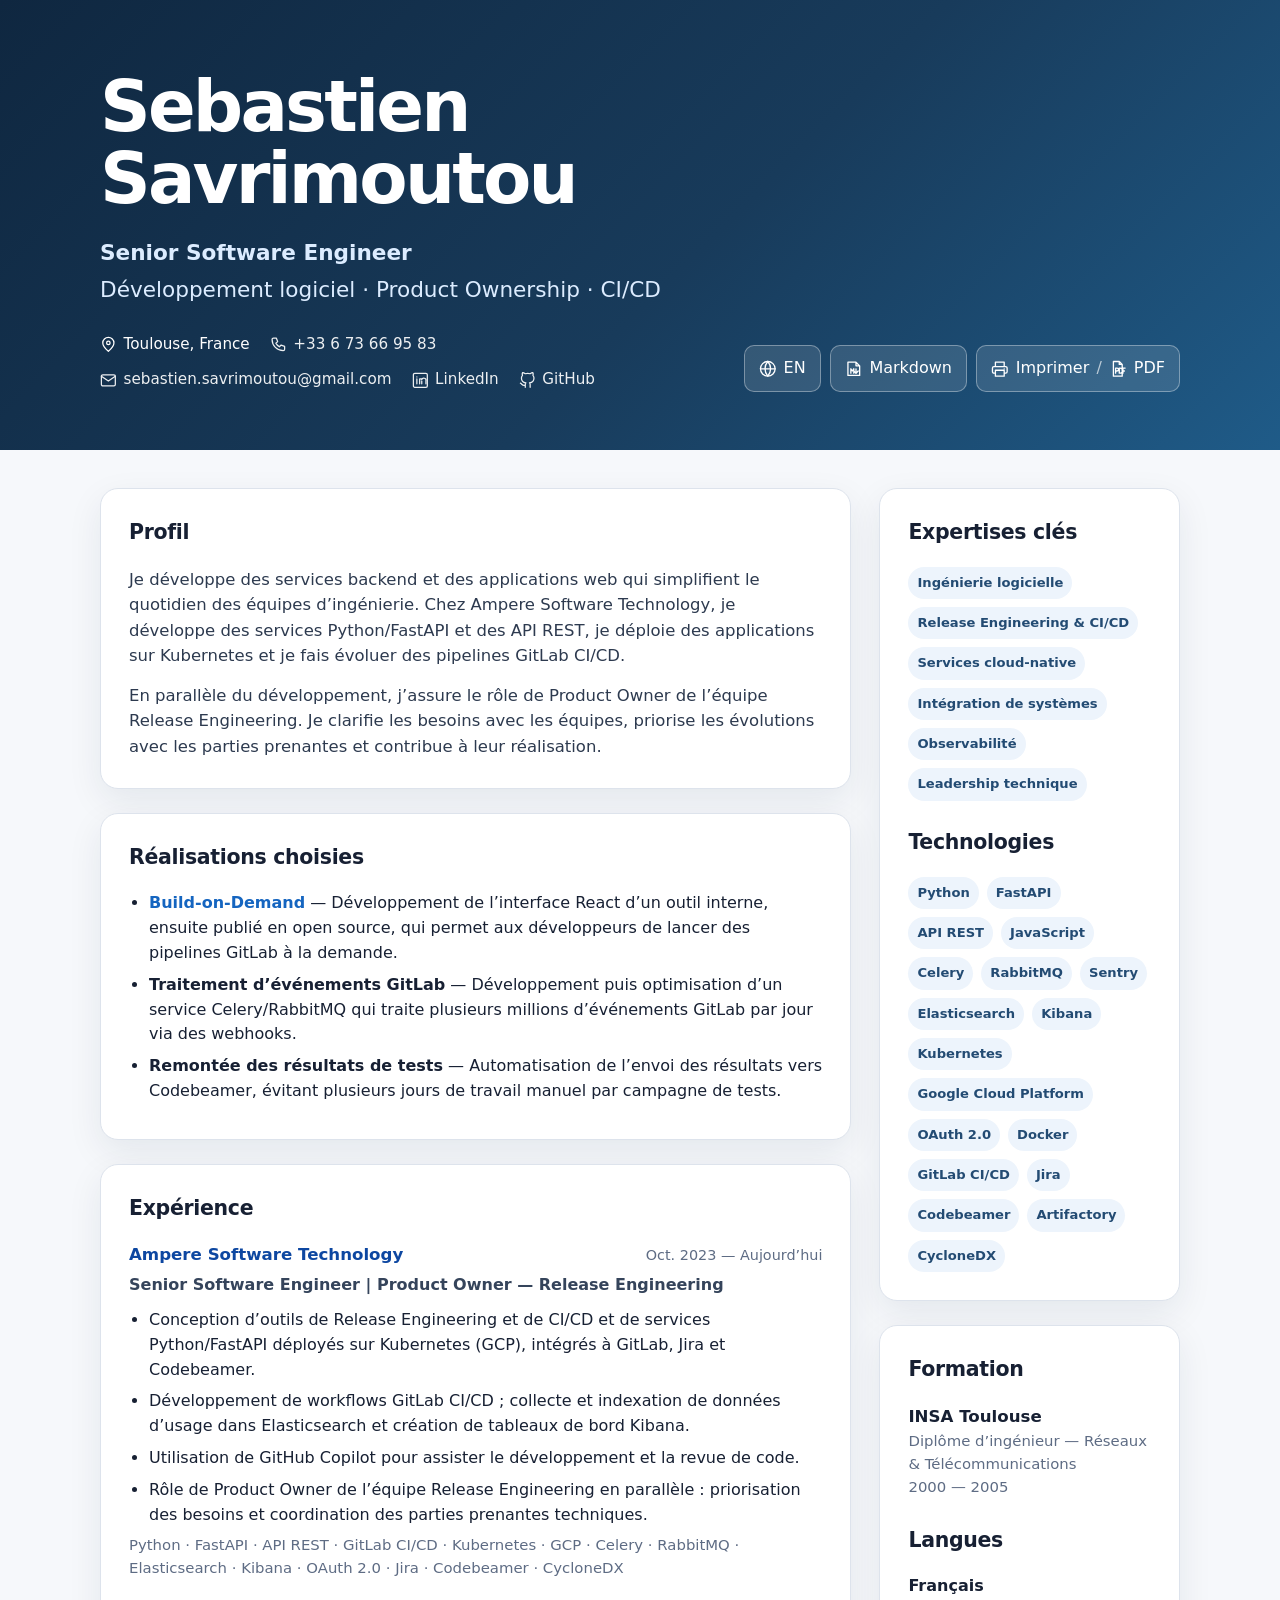
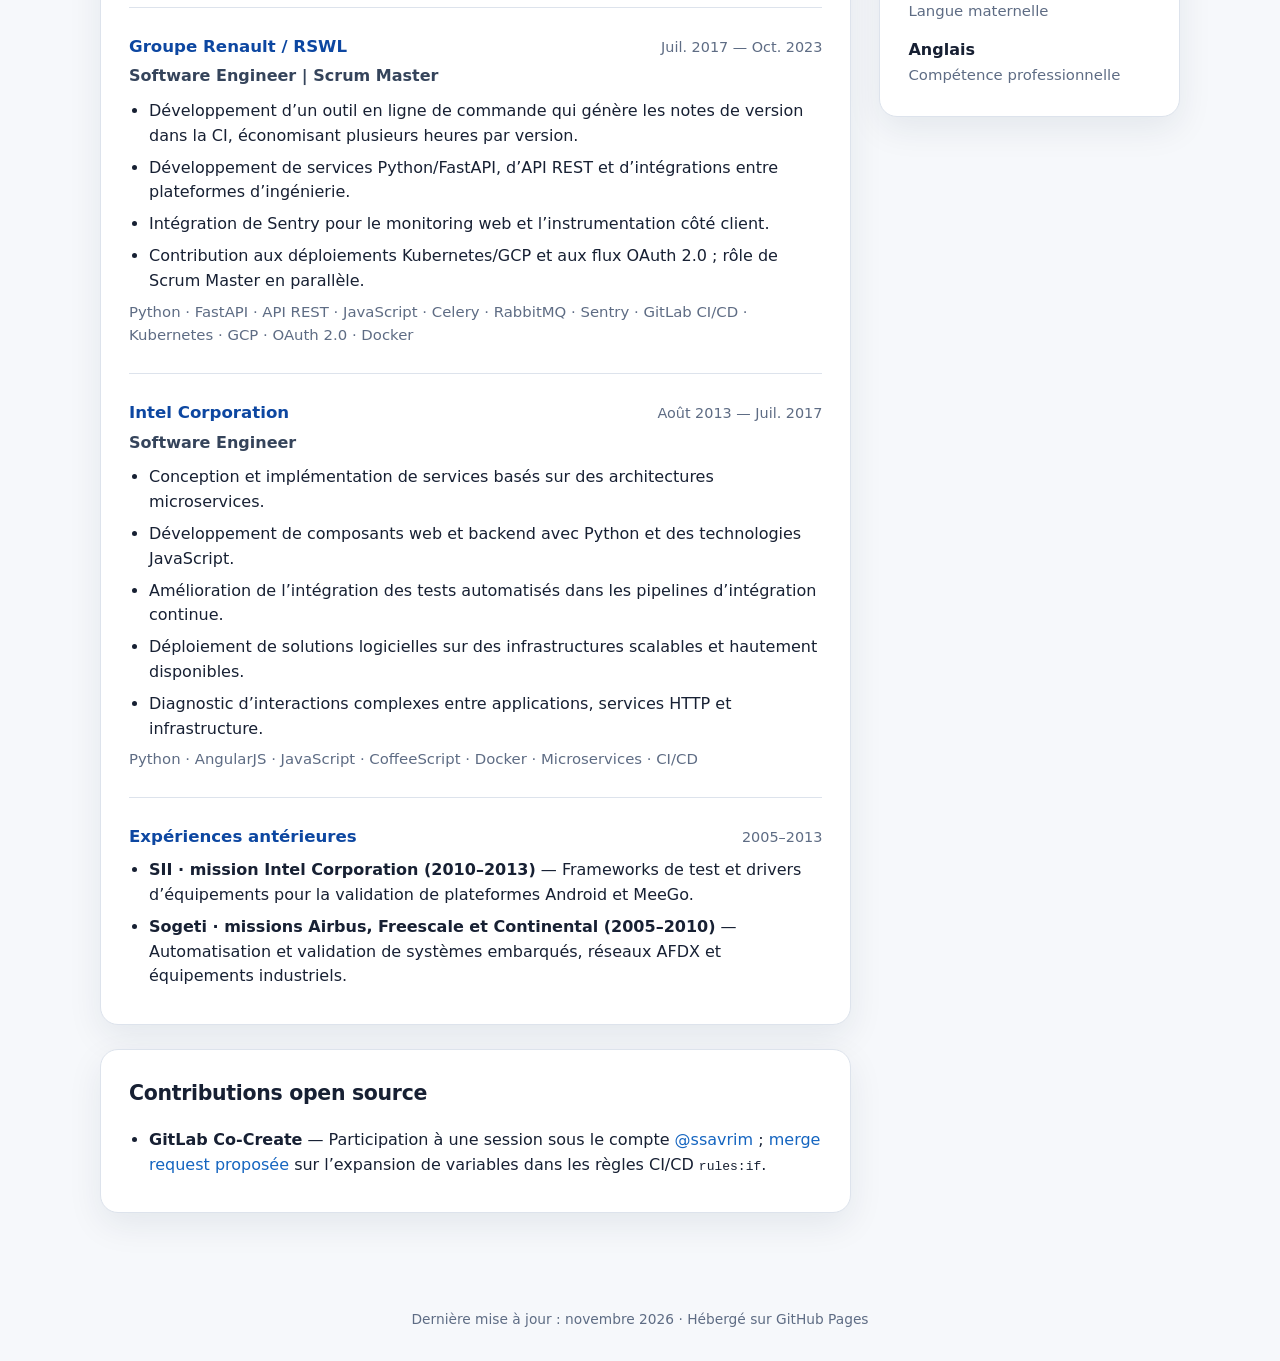
==== commit 963677c3: "Tailor the bilingual CV for Swile software engineering" ====
--- a/fr.html
+++ b/fr.html
@@ -3,14 +3,12 @@
 <head>
   <meta charset="utf-8" />
   <meta name="viewport" content="width=device-width, initial-scale=1" />
-  <meta name="description" content="Sebastien Savrimoutou — Senior Software Engineer. Développement backend, API, intégration de systèmes et services cloud." />
+  <meta name="description" content="Sebastien Savrimoutou — Senior Software Engineer. Développement de services backend, d’applications web et d’outils pour les équipes d’ingénierie." />
   <meta name="theme-color" content="#102a43" />
   <meta property="og:title" content="Sebastien Savrimoutou — Senior Software Engineer" />
-  <meta property="og:description" content="Développement backend, API, intégration de systèmes et services cloud." />
+  <meta property="og:description" content="Développement de services backend, d’applications web et d’outils pour les équipes d’ingénierie." />
   <meta property="og:type" content="website" />
-  <meta property="og:url" content="https://ssavrim.github.io/fr.html" />
-  <link rel="alternate" hreflang="en" href="https://ssavrim.github.io/" />
-  <link rel="alternate" hreflang="fr" href="https://ssavrim.github.io/fr.html" />
+  <meta name="robots" content="noindex" />
   <title>Sebastien Savrimoutou — Senior Software Engineer</title>
   <style>
     :root{--bg:#f6f8fb;--surface:#fff;--text:#172033;--muted:#5e6c84;--accent:#1565c0;--accent-strong:#0d47a1;--line:#dde3ec;--chip:#edf4fc;--shadow:0 12px 35px rgba(16,42,67,.08);--max:1080px}
@@ -21,16 +19,17 @@
   <link rel="stylesheet" href="print.css" media="print" />
 </head>
 <body>
-<header><div class="wrap hero"><div><h1>Sebastien Savrimoutou</h1><div class="headline"><p class="professional-title">Senior Software Engineer</p><p class="specialties">Développement backend · API et intégrations · Cloud</p></div><div class="contact"><span class="contact-location"><svg class="icon" viewBox="0 0 24 24" aria-hidden="true" focusable="false"><path d="M20 10c0 5-8 12-8 12S4 15 4 10a8 8 0 1 1 16 0Z"/><circle cx="12" cy="10" r="2.5"/></svg>Toulouse, France</span><a href="tel:+33673669583" aria-label="Appeler le +33 6 73 66 95 83"><svg class="icon" viewBox="0 0 24 24" aria-hidden="true" focusable="false"><path d="M5 3h4l2 5-2.5 2.5a15 15 0 0 0 5 5L16 13l5 2v4a2 2 0 0 1-2 2A16 16 0 0 1 3 5a2 2 0 0 1 2-2Z"/></svg>+33 6 73 66 95 83</a><a href="mailto:sebastien.savrimoutou@gmail.com"><svg class="icon" viewBox="0 0 24 24" aria-hidden="true" focusable="false"><rect x="2" y="4" width="20" height="16" rx="2"/><path d="m2 6 10 7 10-7"/></svg>sebastien.savrimoutou@gmail.com</a><a href="https://www.linkedin.com/in/sebastien-savrimoutou-920b6453/" rel="me"><svg class="icon" viewBox="0 0 24 24" aria-hidden="true" focusable="false"><rect x="2" y="2" width="20" height="20" rx="2"/><path d="M7 10v7M7 7h.01M11 17v-7h3v1a3 3 0 0 1 6 2v4M14 17v-4"/></svg>LinkedIn<span class="print-url"> · linkedin.com/in/sebastien-savrimoutou-920b6453</span></a><a href="https://github.com/ssavrim" rel="me"><svg class="icon" viewBox="0 0 24 24" aria-hidden="true" focusable="false"><path d="M9 19c-4.5 1.5-4.5-2-7-3m14 6v-3.9c0-1.1-.3-2-.9-2.6 3.1-.4 6.4-1.5 6.4-7A5.5 5.5 0 0 0 20 4.8 5.1 5.1 0 0 0 19.9 1S18.7.7 16 2.5a13.4 13.4 0 0 0-7 0C6.3.7 5.1 1 5.1 1A5.1 5.1 0 0 0 5 4.8a5.5 5.5 0 0 0-1.5 3.8c0 5.4 3.3 6.6 6.4 7-.6.6-.9 1.5-.9 2.6V22"/></svg>GitHub<span class="print-url"> · github.com/ssavrim</span></a></div></div><div class="actions"><a class="lang-btn" href="/" aria-label="English version"><svg class="icon" viewBox="0 0 24 24" aria-hidden="true" focusable="false"><circle cx="12" cy="12" r="10"/><path d="M2 12h20M12 2a15 15 0 0 1 0 20M12 2a15 15 0 0 0 0 20"/></svg>EN</a><a class="lang-btn" href="https://github.com/ssavrim/ssavrim.github.io/blob/main/cv/final.fr.md" aria-label="Voir ce CV en Markdown"><svg class="icon" viewBox="0 0 24 24" aria-hidden="true" focusable="false"><path d="M4 3h11l5 5v13H4zM15 3v5h5M8 12v6m0-6 2 3 2-3v6m3-6v6m0 0 3-3m-3 3-3-3"/></svg>Markdown</a><button class="print-btn" onclick="window.print()" aria-label="Imprimer ou enregistrer ce CV en PDF"><svg class="icon" viewBox="0 0 24 24" aria-hidden="true" focusable="false"><path d="M6 9V3h12v6M6 18H4a2 2 0 0 1-2-2v-5a2 2 0 0 1 2-2h16a2 2 0 0 1 2 2v5a2 2 0 0 1-2 2h-2M6 14h12v8H6zM18 12h.01"/></svg>Imprimer<span class="action-separator">/</span><svg class="icon" viewBox="0 0 24 24" aria-hidden="true" focusable="false"><path d="M6 2h8l4 4v16H6zM14 2v4h4M9 11v7m0-7h2a2 2 0 0 1 0 4H9m5-4v7h1a3.5 3.5 0 0 0 0-7h-1m5 0h3m-3 0v7m0-3h2"/></svg>PDF</button></div></div></header>
+<header><div class="wrap hero"><div><h1>Sebastien Savrimoutou</h1><div class="headline"><p class="professional-title">Senior Software Engineer</p><p class="specialties">Développement logiciel · Product Ownership · CI/CD</p></div><div class="contact"><span class="contact-location"><svg class="icon" viewBox="0 0 24 24" aria-hidden="true" focusable="false"><path d="M20 10c0 5-8 12-8 12S4 15 4 10a8 8 0 1 1 16 0Z"/><circle cx="12" cy="10" r="2.5"/></svg>Toulouse, France</span><a href="tel:+33673669583" aria-label="Appeler le +33 6 73 66 95 83"><svg class="icon" viewBox="0 0 24 24" aria-hidden="true" focusable="false"><path d="M5 3h4l2 5-2.5 2.5a15 15 0 0 0 5 5L16 13l5 2v4a2 2 0 0 1-2 2A16 16 0 0 1 3 5a2 2 0 0 1 2-2Z"/></svg>+33 6 73 66 95 83</a><a href="mailto:sebastien.savrimoutou@gmail.com"><svg class="icon" viewBox="0 0 24 24" aria-hidden="true" focusable="false"><rect x="2" y="4" width="20" height="16" rx="2"/><path d="m2 6 10 7 10-7"/></svg>sebastien.savrimoutou@gmail.com</a><a href="https://www.linkedin.com/in/sebastien-savrimoutou-920b6453/" rel="me"><svg class="icon" viewBox="0 0 24 24" aria-hidden="true" focusable="false"><rect x="2" y="2" width="20" height="20" rx="2"/><path d="M7 10v7M7 7h.01M11 17v-7h3v1a3 3 0 0 1 6 2v4M14 17v-4"/></svg>LinkedIn<span class="print-url"> · linkedin.com/in/sebastien-savrimoutou-920b6453</span></a><a href="https://github.com/ssavrim" rel="me"><svg class="icon" viewBox="0 0 24 24" aria-hidden="true" focusable="false"><path d="M9 19c-4.5 1.5-4.5-2-7-3m14 6v-3.9c0-1.1-.3-2-.9-2.6 3.1-.4 6.4-1.5 6.4-7A5.5 5.5 0 0 0 20 4.8 5.1 5.1 0 0 0 19.9 1S18.7.7 16 2.5a13.4 13.4 0 0 0-7 0C6.3.7 5.1 1 5.1 1A5.1 5.1 0 0 0 5 4.8a5.5 5.5 0 0 0-1.5 3.8c0 5.4 3.3 6.6 6.4 7-.6.6-.9 1.5-.9 2.6V22"/></svg>GitHub<span class="print-url"> · github.com/ssavrim</span></a></div></div><div class="actions"><a class="lang-btn" href="index.html" aria-label="English version"><svg class="icon" viewBox="0 0 24 24" aria-hidden="true" focusable="false"><circle cx="12" cy="12" r="10"/><path d="M2 12h20M12 2a15 15 0 0 1 0 20M12 2a15 15 0 0 0 0 20"/></svg>EN</a><a class="lang-btn" href="https://github.com/ssavrim/ssavrim.github.io/blob/cv/swile/cv/final.fr.md" aria-label="Voir ce CV en Markdown"><svg class="icon" viewBox="0 0 24 24" aria-hidden="true" focusable="false"><path d="M4 3h11l5 5v13H4zM15 3v5h5M8 12v6m0-6 2 3 2-3v6m3-6v6m0 0 3-3m-3 3-3-3"/></svg>Markdown</a><button class="print-btn" onclick="window.print()" aria-label="Imprimer ou enregistrer ce CV en PDF"><svg class="icon" viewBox="0 0 24 24" aria-hidden="true" focusable="false"><path d="M6 9V3h12v6M6 18H4a2 2 0 0 1-2-2v-5a2 2 0 0 1 2-2h16a2 2 0 0 1 2 2v5a2 2 0 0 1-2 2h-2M6 14h12v8H6zM18 12h.01"/></svg>Imprimer<span class="action-separator">/</span><svg class="icon" viewBox="0 0 24 24" aria-hidden="true" focusable="false"><path d="M6 2h8l4 4v16H6zM14 2v4h4M9 11v7m0-7h2a2 2 0 0 1 0 4H9m5-4v7h1a3.5 3.5 0 0 0 0-7h-1m5 0h3m-3 0v7m0-3h2"/></svg>PDF</button></div></div></header>
 <main class="wrap"><div class="grid"><div>
-<section class="card"><h2>Profil</h2><p class="summary">Ingénieur logiciel senior diplômé de l’INSA Toulouse, avec plus de 20 ans d’expérience en développement logiciel, automatisation et intégration de systèmes.</p><p class="summary">Je développe des services Python/FastAPI et des API REST, je déploie des applications sur Kubernetes et je conçois des outils CI/CD pour les équipes d’ingénierie. J’utilise Elasticsearch et Kibana pour suivre l’usage de ces outils.</p><p class="summary">En parallèle du développement, mon expérience de Product Owner et de Scrum Master m’aide à clarifier les besoins, à faire des choix techniques et à coordonner les livraisons.</p></section>
+<section class="card"><h2>Profil</h2><p class="summary">Je développe des services backend et des applications web qui simplifient le quotidien des équipes d’ingénierie. Chez Ampere Software Technology, je développe des services Python/FastAPI et des API REST, je déploie des applications sur Kubernetes et je fais évoluer des pipelines GitLab CI/CD.</p><p class="summary">En parallèle du développement, j’assure le rôle de Product Owner de l’équipe Release Engineering. Je clarifie les besoins avec les équipes, priorise les évolutions avec les parties prenantes et contribue à leur réalisation.</p></section>
+<section class="card"><h2>Réalisations choisies</h2><ul><li><strong><a href="https://gitlab.com/grouperenault/build-on-demand">Build-on-Demand</a></strong> — Développement de l’interface React d’un outil interne, ensuite publié en open source, qui permet aux développeurs de lancer des pipelines GitLab à la demande.</li><li><strong>Traitement d’événements GitLab</strong> — Développement puis optimisation d’un service Celery/RabbitMQ qui traite plusieurs millions d’événements GitLab par jour via des webhooks.</li><li><strong>Remontée des résultats de tests</strong> — Automatisation de l’envoi des résultats vers Codebeamer, évitant plusieurs jours de travail manuel par campagne de tests.</li></ul></section>
 <section class="card"><h2>Expérience</h2>
-<article class="role"><div class="role-head"><h3><span class="company">Ampere Software Technology</span></h3><span class="date">Oct. 2023 — Aujourd’hui</span></div><div class="role-title">Senior Software Engineer | Product Owner — Release Engineering</div><ul><li>Conception d’outils de Release Engineering et de CI/CD et de services Python/FastAPI déployés sur Kubernetes (GCP), intégrés à GitLab, Jira et Codebeamer.</li><li>Optimisation d’un bot Celery/RabbitMQ alimenté par les webhooks GitLab et traitant plusieurs millions d’événements par jour.</li><li>Automatisation de l’envoi des résultats de tests vers Codebeamer, évitant plusieurs jours de travail manuel par campagne de tests.</li><li>Développement de workflows GitLab CI/CD ; collecte et indexation de données d’usage dans Elasticsearch et création de tableaux de bord Kibana.</li><li>Utilisation quotidienne de VS Code/Copilot et de skills pour préparer les notes de version, revoir le backlog et assister le développement et la revue de code.</li><li>Contribution à la Software Supply Chain : SBOM, CycloneDX et gestion des vulnérabilités.</li><li>Rôle de Product Owner de l’équipe Release Engineering en parallèle : priorisation des besoins et coordination des parties prenantes techniques.</li></ul><p class="mini">Python · FastAPI · API REST · GitLab CI/CD · Kubernetes · GCP · Celery · RabbitMQ · Elasticsearch · Kibana · OAuth 2.0 · Jira · Codebeamer · CycloneDX</p></article>
-<article class="role"><div class="role-head"><h3><span class="company">Groupe Renault / RSWL</span></h3><span class="date">Juil. 2017 — Oct. 2023</span></div><div class="role-title">Software Engineer | Scrum Master</div><ul><li>Conception initiale d’un bot Celery/RabbitMQ connecté aux webhooks GitLab et traitant plusieurs millions d’événements par jour.</li><li>Développement d’un CLI utilisé en CI pour générer automatiquement les notes de version, économisant plusieurs heures par release.</li><li>Développement de l’interface React de build-on-demand, d’abord outil interne puis publié en open source, pour simplifier le déclenchement de pipelines GitLab.</li><li>Développement de services Python/FastAPI, d’API REST et d’intégrations entre plateformes d’ingénierie.</li><li>Intégration de Sentry pour le monitoring web et l’instrumentation côté client.</li><li>Contribution aux déploiements Kubernetes/GCP et aux flux OAuth 2.0 ; rôle de Scrum Master en parallèle.</li></ul><p class="mini">Python · FastAPI · API REST · JavaScript · Celery · RabbitMQ · Sentry · GitLab CI/CD · Kubernetes · GCP · OAuth 2.0 · Docker</p></article>
+<article class="role"><div class="role-head"><h3><span class="company">Ampere Software Technology</span></h3><span class="date">Oct. 2023 — Aujourd’hui</span></div><div class="role-title">Senior Software Engineer | Product Owner — Release Engineering</div><ul><li>Conception d’outils de Release Engineering et de CI/CD et de services Python/FastAPI déployés sur Kubernetes (GCP), intégrés à GitLab, Jira et Codebeamer.</li><li>Développement de workflows GitLab CI/CD ; collecte et indexation de données d’usage dans Elasticsearch et création de tableaux de bord Kibana.</li><li>Utilisation de GitHub Copilot pour assister le développement et la revue de code.</li><li>Rôle de Product Owner de l’équipe Release Engineering en parallèle : priorisation des besoins et coordination des parties prenantes techniques.</li></ul><p class="mini">Python · FastAPI · API REST · GitLab CI/CD · Kubernetes · GCP · Celery · RabbitMQ · Elasticsearch · Kibana · OAuth 2.0 · Jira · Codebeamer · CycloneDX</p></article>
+<article class="role"><div class="role-head"><h3><span class="company">Groupe Renault / RSWL</span></h3><span class="date">Juil. 2017 — Oct. 2023</span></div><div class="role-title">Software Engineer | Scrum Master</div><ul><li>Développement d’un outil en ligne de commande qui génère les notes de version dans la CI, économisant plusieurs heures par version.</li><li>Développement de services Python/FastAPI, d’API REST et d’intégrations entre plateformes d’ingénierie.</li><li>Intégration de Sentry pour le monitoring web et l’instrumentation côté client.</li><li>Contribution aux déploiements Kubernetes/GCP et aux flux OAuth 2.0 ; rôle de Scrum Master en parallèle.</li></ul><p class="mini">Python · FastAPI · API REST · JavaScript · Celery · RabbitMQ · Sentry · GitLab CI/CD · Kubernetes · GCP · OAuth 2.0 · Docker</p></article>
 <article class="role"><div class="role-head"><h3><span class="company">Intel Corporation</span></h3><span class="date">Août 2013 — Juil. 2017</span></div><div class="role-title">Software Engineer</div><ul><li>Conception et implémentation de services basés sur des architectures microservices.</li><li>Développement de composants web et backend avec Python et des technologies JavaScript.</li><li>Amélioration de l’intégration des tests automatisés dans les pipelines d’intégration continue.</li><li>Déploiement de solutions logicielles sur des infrastructures scalables et hautement disponibles.</li><li>Diagnostic d’interactions complexes entre applications, services HTTP et infrastructure.</li></ul><p class="mini">Python · AngularJS · JavaScript · CoffeeScript · Docker · Microservices · CI/CD</p></article>
 <article class="role"><div class="role-head"><h3><span class="company">Expériences antérieures</span></h3><span class="date">2005–2013</span></div><ul><li><strong>SII · mission Intel Corporation (2010–2013)</strong> — Frameworks de test et drivers d’équipements pour la validation de plateformes Android et MeeGo.</li><li><strong>Sogeti · missions Airbus, Freescale et Continental (2005–2010)</strong> — Automatisation et validation de systèmes embarqués, réseaux AFDX et équipements industriels.</li></ul></article>
 </section>
-<section class="card"><h2>Contributions open source</h2><ul><li><strong>GitLab Co-Create</strong> — Participation à une session sous le compte <a href="https://gitlab.com/ssavrim">@ssavrim</a> ; <a href="https://gitlab.com/gitlab-org/gitlab/-/merge_requests/204549">merge request proposée</a> sur l’expansion de variables dans les règles CI/CD <code>rules:if</code>.</li><li><strong><a href="https://gitlab.com/grouperenault/build-on-demand">build-on-demand</a></strong> — Contributeur principal d’une interface permettant de déclencher des builds GitLab à la demande.</li></ul></section></div>
+<section class="card"><h2>Contributions open source</h2><ul><li><strong>GitLab Co-Create</strong> — Participation à une session sous le compte <a href="https://gitlab.com/ssavrim">@ssavrim</a> ; <a href="https://gitlab.com/gitlab-org/gitlab/-/merge_requests/204549">merge request proposée</a> sur l’expansion de variables dans les règles CI/CD <code>rules:if</code>.</li></ul></section></div>
 <aside><section class="card"><h2>Expertises clés</h2><div class="chips"><span class="chip">Ingénierie logicielle</span><span class="chip">Release Engineering &amp; CI/CD</span><span class="chip">Services cloud-native</span><span class="chip">Intégration de systèmes</span><span class="chip">Observabilité</span><span class="chip">Leadership technique</span></div><h2 class="side-title">Technologies</h2><div class="chips"><span class="chip">Python</span><span class="chip">FastAPI</span><span class="chip">API REST</span><span class="chip">JavaScript</span><span class="chip">Celery</span><span class="chip">RabbitMQ</span><span class="chip">Sentry</span><span class="chip">Elasticsearch</span><span class="chip">Kibana</span><span class="chip">Kubernetes</span><span class="chip">Google Cloud Platform</span><span class="chip">OAuth 2.0</span><span class="chip">Docker</span><span class="chip">GitLab CI/CD</span><span class="chip">Jira</span><span class="chip">Codebeamer</span><span class="chip">Artifactory</span><span class="chip">CycloneDX</span></div></section><section class="card"><h2>Formation</h2><h3>INSA Toulouse</h3><p class="mini">Diplôme d’ingénieur — Réseaux &amp; Télécommunications<br />2000 — 2005</p><h2 class="side-title">Langues</h2><p><strong>Français</strong><br /><span class="mini">Langue maternelle</span></p><p><strong>Anglais</strong><br /><span class="mini">Compétence professionnelle</span></p></section></aside>
 </div></main><footer class="wrap">Dernière mise à jour : novembre 2026 · Hébergé sur GitHub Pages</footer>
 </body></html>
--- a/print.css
+++ b/print.css
@@ -69,7 +69,6 @@
     page-break-inside: auto;
   }
   .role:last-child { margin-bottom: 0; padding-bottom: 0; border-bottom: 0; break-inside: avoid; page-break-inside: avoid; }
-  .role:nth-of-type(2) { break-before: page; page-break-before: always; }
   .role:nth-of-type(3) { break-inside: avoid; page-break-inside: avoid; }
   .role-head { display: flex; gap: 4mm; margin-bottom: 0; break-after: avoid; }
   .company { color: #234d71; }
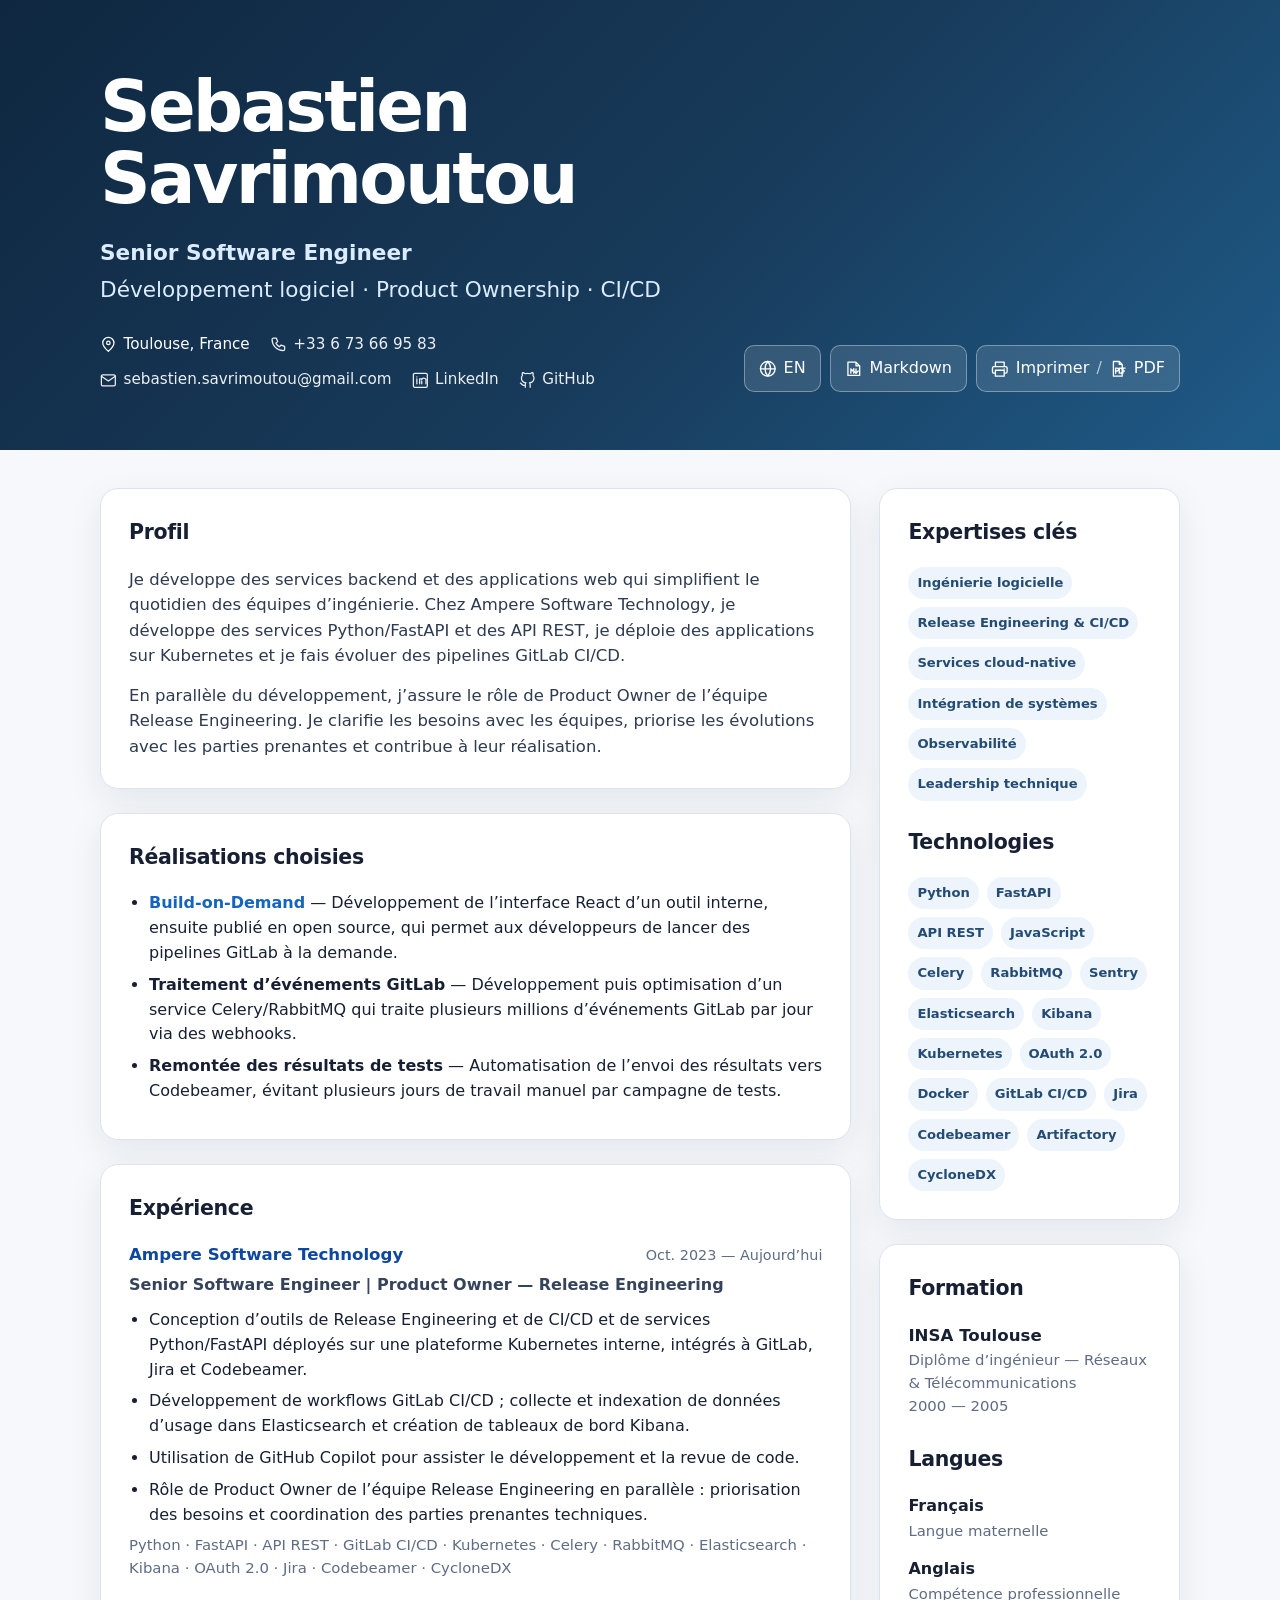
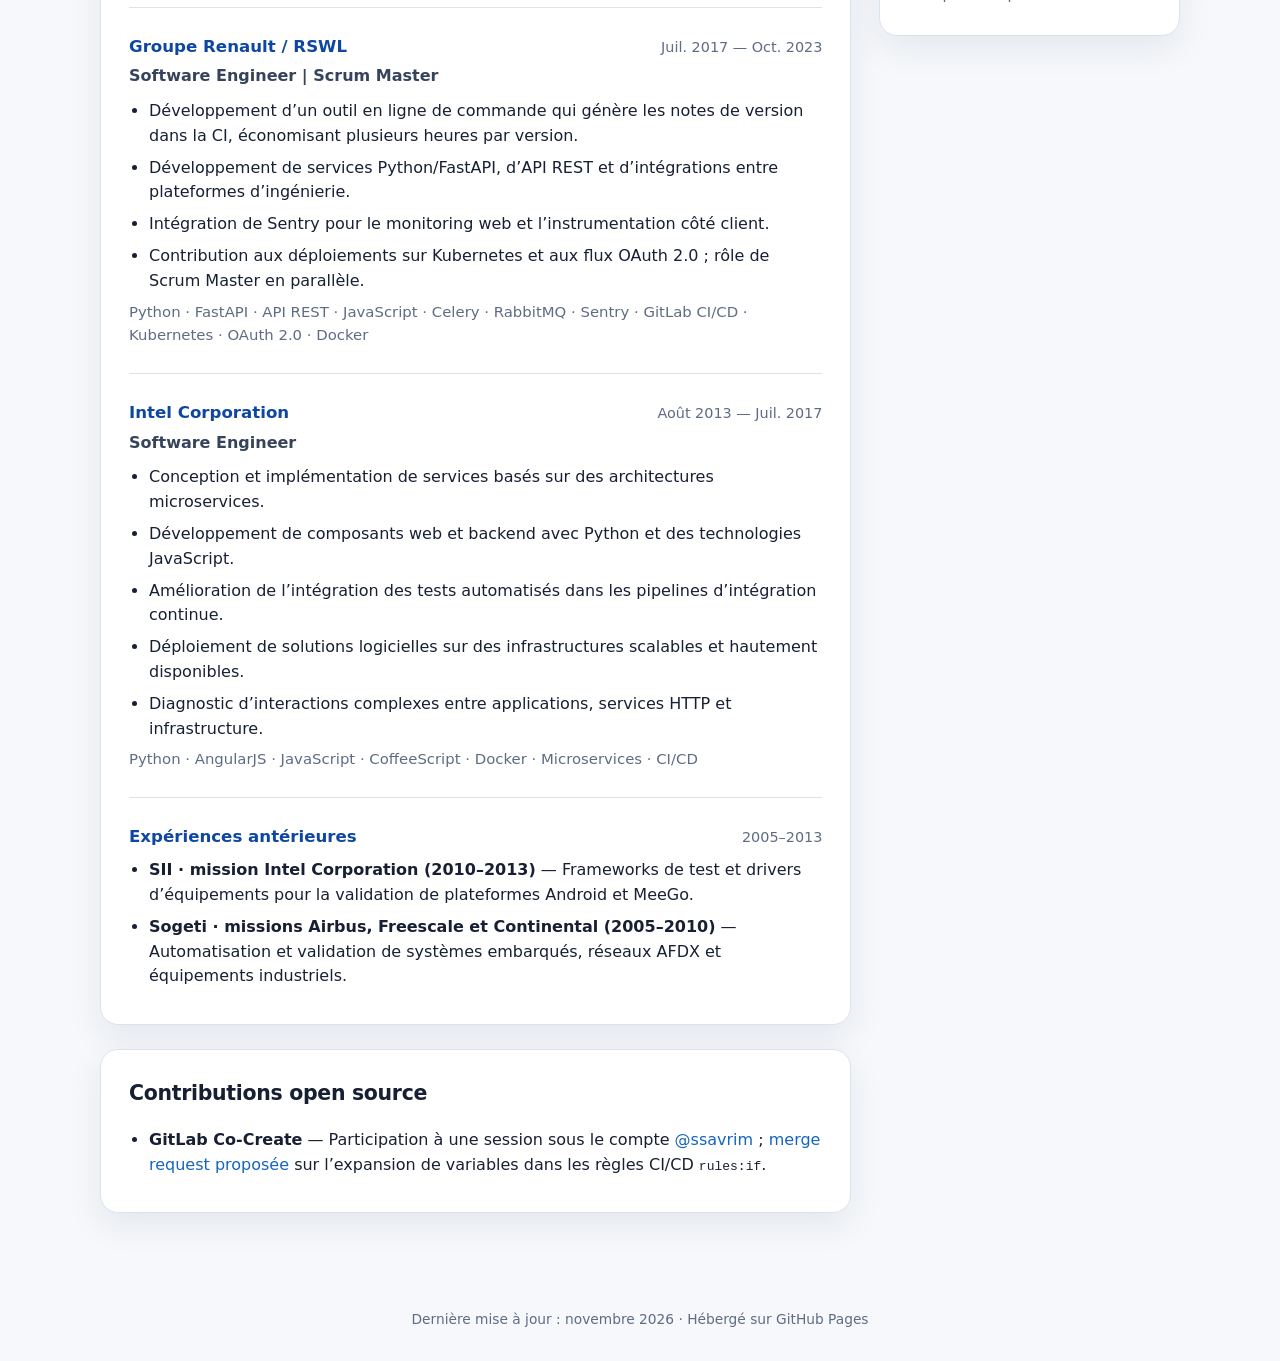
==== commit 33c84d33: "Describe deployments on internal Kubernetes infrastructure" ====
--- a/fr.html
+++ b/fr.html
@@ -24,12 +24,12 @@
 <section class="card"><h2>Profil</h2><p class="summary">Je développe des services backend et des applications web qui simplifient le quotidien des équipes d’ingénierie. Chez Ampere Software Technology, je développe des services Python/FastAPI et des API REST, je déploie des applications sur Kubernetes et je fais évoluer des pipelines GitLab CI/CD.</p><p class="summary">En parallèle du développement, j’assure le rôle de Product Owner de l’équipe Release Engineering. Je clarifie les besoins avec les équipes, priorise les évolutions avec les parties prenantes et contribue à leur réalisation.</p></section>
 <section class="card"><h2>Réalisations choisies</h2><ul><li><strong><a href="https://gitlab.com/grouperenault/build-on-demand">Build-on-Demand</a></strong> — Développement de l’interface React d’un outil interne, ensuite publié en open source, qui permet aux développeurs de lancer des pipelines GitLab à la demande.</li><li><strong>Traitement d’événements GitLab</strong> — Développement puis optimisation d’un service Celery/RabbitMQ qui traite plusieurs millions d’événements GitLab par jour via des webhooks.</li><li><strong>Remontée des résultats de tests</strong> — Automatisation de l’envoi des résultats vers Codebeamer, évitant plusieurs jours de travail manuel par campagne de tests.</li></ul></section>
 <section class="card"><h2>Expérience</h2>
-<article class="role"><div class="role-head"><h3><span class="company">Ampere Software Technology</span></h3><span class="date">Oct. 2023 — Aujourd’hui</span></div><div class="role-title">Senior Software Engineer | Product Owner — Release Engineering</div><ul><li>Conception d’outils de Release Engineering et de CI/CD et de services Python/FastAPI déployés sur Kubernetes (GCP), intégrés à GitLab, Jira et Codebeamer.</li><li>Développement de workflows GitLab CI/CD ; collecte et indexation de données d’usage dans Elasticsearch et création de tableaux de bord Kibana.</li><li>Utilisation de GitHub Copilot pour assister le développement et la revue de code.</li><li>Rôle de Product Owner de l’équipe Release Engineering en parallèle : priorisation des besoins et coordination des parties prenantes techniques.</li></ul><p class="mini">Python · FastAPI · API REST · GitLab CI/CD · Kubernetes · GCP · Celery · RabbitMQ · Elasticsearch · Kibana · OAuth 2.0 · Jira · Codebeamer · CycloneDX</p></article>
-<article class="role"><div class="role-head"><h3><span class="company">Groupe Renault / RSWL</span></h3><span class="date">Juil. 2017 — Oct. 2023</span></div><div class="role-title">Software Engineer | Scrum Master</div><ul><li>Développement d’un outil en ligne de commande qui génère les notes de version dans la CI, économisant plusieurs heures par version.</li><li>Développement de services Python/FastAPI, d’API REST et d’intégrations entre plateformes d’ingénierie.</li><li>Intégration de Sentry pour le monitoring web et l’instrumentation côté client.</li><li>Contribution aux déploiements Kubernetes/GCP et aux flux OAuth 2.0 ; rôle de Scrum Master en parallèle.</li></ul><p class="mini">Python · FastAPI · API REST · JavaScript · Celery · RabbitMQ · Sentry · GitLab CI/CD · Kubernetes · GCP · OAuth 2.0 · Docker</p></article>
+<article class="role"><div class="role-head"><h3><span class="company">Ampere Software Technology</span></h3><span class="date">Oct. 2023 — Aujourd’hui</span></div><div class="role-title">Senior Software Engineer | Product Owner — Release Engineering</div><ul><li>Conception d’outils de Release Engineering et de CI/CD et de services Python/FastAPI déployés sur une plateforme Kubernetes interne, intégrés à GitLab, Jira et Codebeamer.</li><li>Développement de workflows GitLab CI/CD ; collecte et indexation de données d’usage dans Elasticsearch et création de tableaux de bord Kibana.</li><li>Utilisation de GitHub Copilot pour assister le développement et la revue de code.</li><li>Rôle de Product Owner de l’équipe Release Engineering en parallèle : priorisation des besoins et coordination des parties prenantes techniques.</li></ul><p class="mini">Python · FastAPI · API REST · GitLab CI/CD · Kubernetes · Celery · RabbitMQ · Elasticsearch · Kibana · OAuth 2.0 · Jira · Codebeamer · CycloneDX</p></article>
+<article class="role"><div class="role-head"><h3><span class="company">Groupe Renault / RSWL</span></h3><span class="date">Juil. 2017 — Oct. 2023</span></div><div class="role-title">Software Engineer | Scrum Master</div><ul><li>Développement d’un outil en ligne de commande qui génère les notes de version dans la CI, économisant plusieurs heures par version.</li><li>Développement de services Python/FastAPI, d’API REST et d’intégrations entre plateformes d’ingénierie.</li><li>Intégration de Sentry pour le monitoring web et l’instrumentation côté client.</li><li>Contribution aux déploiements sur Kubernetes et aux flux OAuth 2.0 ; rôle de Scrum Master en parallèle.</li></ul><p class="mini">Python · FastAPI · API REST · JavaScript · Celery · RabbitMQ · Sentry · GitLab CI/CD · Kubernetes · OAuth 2.0 · Docker</p></article>
 <article class="role"><div class="role-head"><h3><span class="company">Intel Corporation</span></h3><span class="date">Août 2013 — Juil. 2017</span></div><div class="role-title">Software Engineer</div><ul><li>Conception et implémentation de services basés sur des architectures microservices.</li><li>Développement de composants web et backend avec Python et des technologies JavaScript.</li><li>Amélioration de l’intégration des tests automatisés dans les pipelines d’intégration continue.</li><li>Déploiement de solutions logicielles sur des infrastructures scalables et hautement disponibles.</li><li>Diagnostic d’interactions complexes entre applications, services HTTP et infrastructure.</li></ul><p class="mini">Python · AngularJS · JavaScript · CoffeeScript · Docker · Microservices · CI/CD</p></article>
 <article class="role"><div class="role-head"><h3><span class="company">Expériences antérieures</span></h3><span class="date">2005–2013</span></div><ul><li><strong>SII · mission Intel Corporation (2010–2013)</strong> — Frameworks de test et drivers d’équipements pour la validation de plateformes Android et MeeGo.</li><li><strong>Sogeti · missions Airbus, Freescale et Continental (2005–2010)</strong> — Automatisation et validation de systèmes embarqués, réseaux AFDX et équipements industriels.</li></ul></article>
 </section>
 <section class="card"><h2>Contributions open source</h2><ul><li><strong>GitLab Co-Create</strong> — Participation à une session sous le compte <a href="https://gitlab.com/ssavrim">@ssavrim</a> ; <a href="https://gitlab.com/gitlab-org/gitlab/-/merge_requests/204549">merge request proposée</a> sur l’expansion de variables dans les règles CI/CD <code>rules:if</code>.</li></ul></section></div>
-<aside><section class="card"><h2>Expertises clés</h2><div class="chips"><span class="chip">Ingénierie logicielle</span><span class="chip">Release Engineering &amp; CI/CD</span><span class="chip">Services cloud-native</span><span class="chip">Intégration de systèmes</span><span class="chip">Observabilité</span><span class="chip">Leadership technique</span></div><h2 class="side-title">Technologies</h2><div class="chips"><span class="chip">Python</span><span class="chip">FastAPI</span><span class="chip">API REST</span><span class="chip">JavaScript</span><span class="chip">Celery</span><span class="chip">RabbitMQ</span><span class="chip">Sentry</span><span class="chip">Elasticsearch</span><span class="chip">Kibana</span><span class="chip">Kubernetes</span><span class="chip">Google Cloud Platform</span><span class="chip">OAuth 2.0</span><span class="chip">Docker</span><span class="chip">GitLab CI/CD</span><span class="chip">Jira</span><span class="chip">Codebeamer</span><span class="chip">Artifactory</span><span class="chip">CycloneDX</span></div></section><section class="card"><h2>Formation</h2><h3>INSA Toulouse</h3><p class="mini">Diplôme d’ingénieur — Réseaux &amp; Télécommunications<br />2000 — 2005</p><h2 class="side-title">Langues</h2><p><strong>Français</strong><br /><span class="mini">Langue maternelle</span></p><p><strong>Anglais</strong><br /><span class="mini">Compétence professionnelle</span></p></section></aside>
+<aside><section class="card"><h2>Expertises clés</h2><div class="chips"><span class="chip">Ingénierie logicielle</span><span class="chip">Release Engineering &amp; CI/CD</span><span class="chip">Services cloud-native</span><span class="chip">Intégration de systèmes</span><span class="chip">Observabilité</span><span class="chip">Leadership technique</span></div><h2 class="side-title">Technologies</h2><div class="chips"><span class="chip">Python</span><span class="chip">FastAPI</span><span class="chip">API REST</span><span class="chip">JavaScript</span><span class="chip">Celery</span><span class="chip">RabbitMQ</span><span class="chip">Sentry</span><span class="chip">Elasticsearch</span><span class="chip">Kibana</span><span class="chip">Kubernetes</span><span class="chip">OAuth 2.0</span><span class="chip">Docker</span><span class="chip">GitLab CI/CD</span><span class="chip">Jira</span><span class="chip">Codebeamer</span><span class="chip">Artifactory</span><span class="chip">CycloneDX</span></div></section><section class="card"><h2>Formation</h2><h3>INSA Toulouse</h3><p class="mini">Diplôme d’ingénieur — Réseaux &amp; Télécommunications<br />2000 — 2005</p><h2 class="side-title">Langues</h2><p><strong>Français</strong><br /><span class="mini">Langue maternelle</span></p><p><strong>Anglais</strong><br /><span class="mini">Compétence professionnelle</span></p></section></aside>
 </div></main><footer class="wrap">Dernière mise à jour : novembre 2026 · Hébergé sur GitHub Pages</footer>
 </body></html>
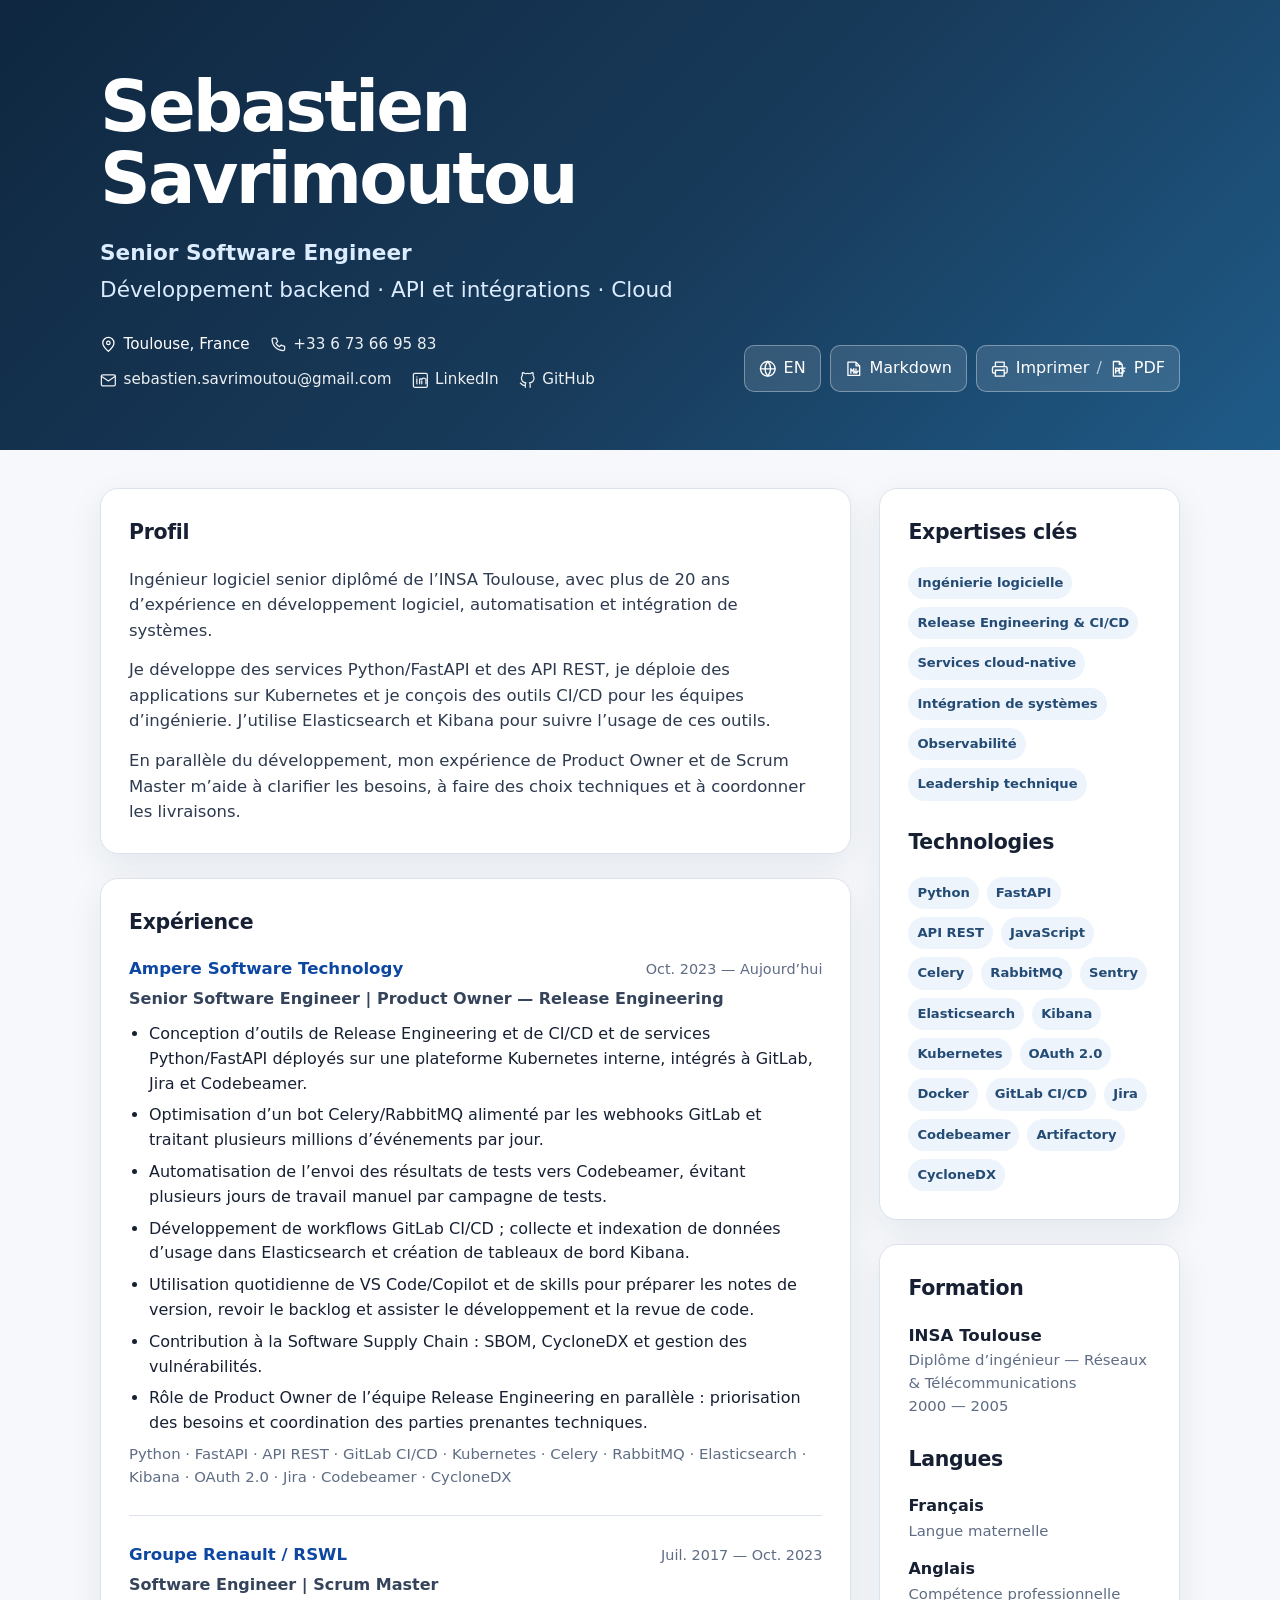
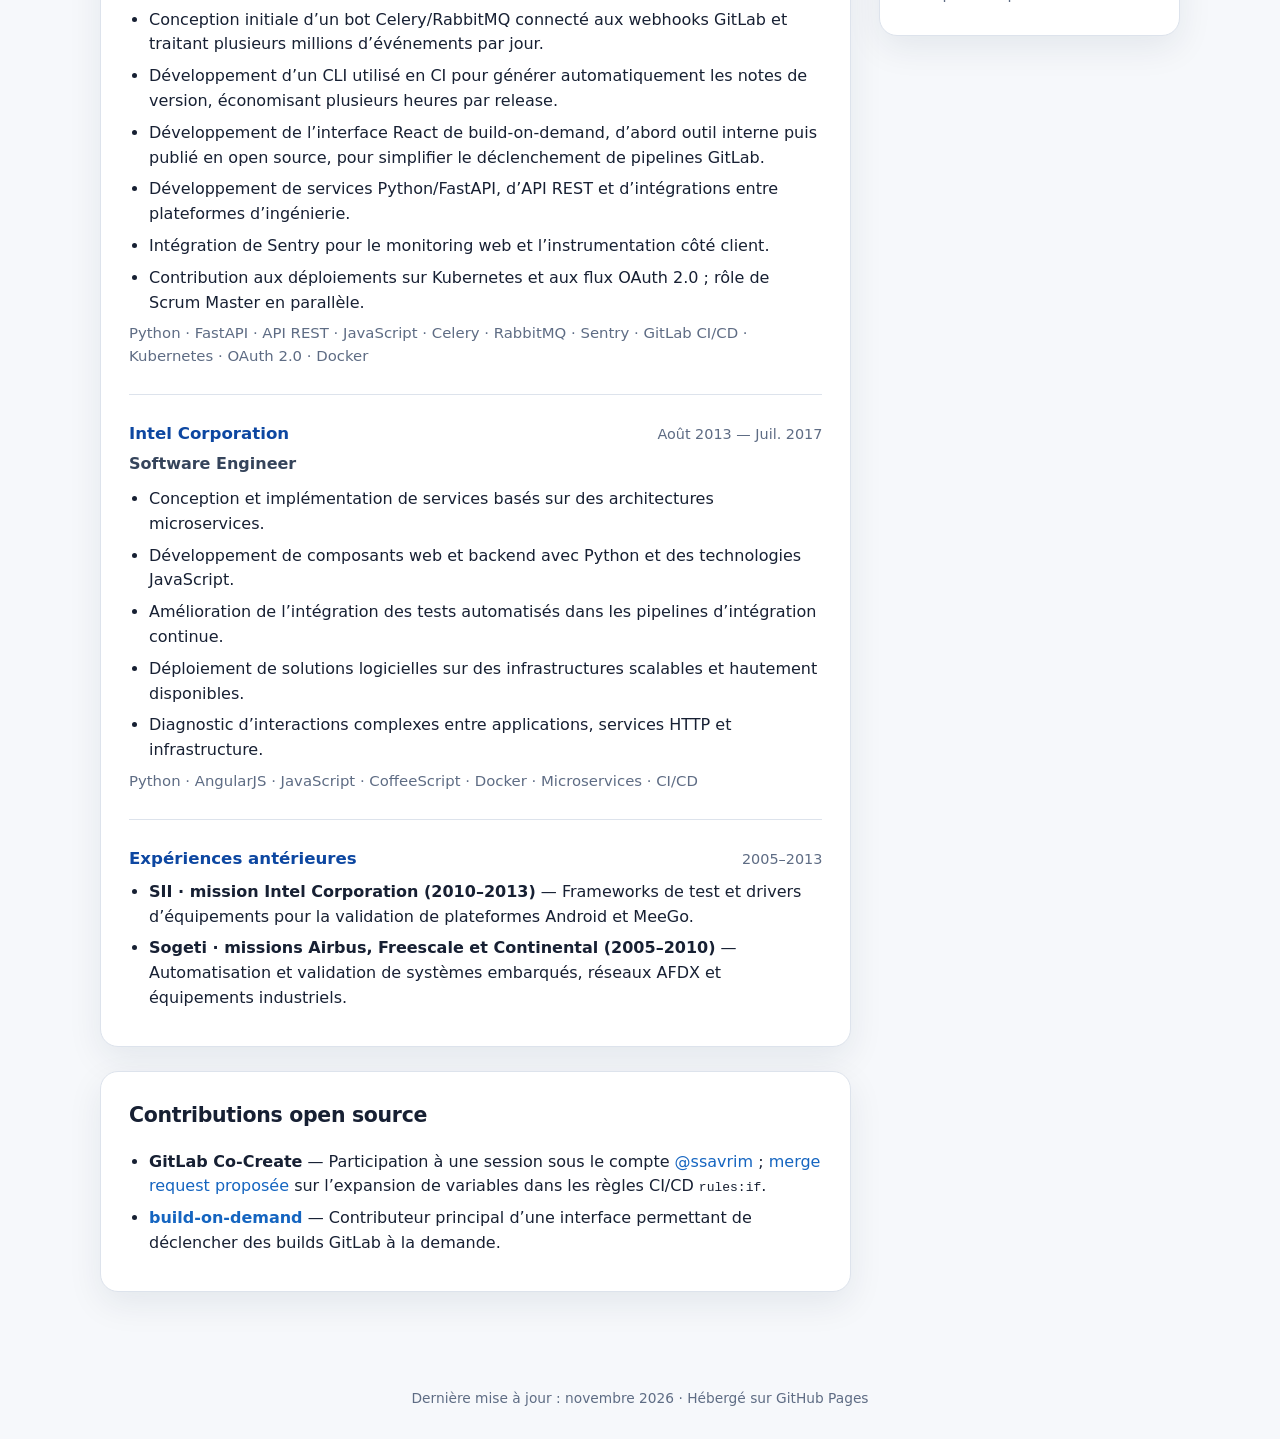
==== commit 90be37fc: "Describe deployments on internal Kubernetes infrastructure" ====
--- a/fr.html
+++ b/fr.html
@@ -3,12 +3,14 @@
 <head>
   <meta charset="utf-8" />
   <meta name="viewport" content="width=device-width, initial-scale=1" />
-  <meta name="description" content="Sebastien Savrimoutou — Senior Software Engineer. Développement de services backend, d’applications web et d’outils pour les équipes d’ingénierie." />
+  <meta name="description" content="Sebastien Savrimoutou — Senior Software Engineer. Développement backend, API, intégration de systèmes et services cloud." />
   <meta name="theme-color" content="#102a43" />
   <meta property="og:title" content="Sebastien Savrimoutou — Senior Software Engineer" />
-  <meta property="og:description" content="Développement de services backend, d’applications web et d’outils pour les équipes d’ingénierie." />
+  <meta property="og:description" content="Développement backend, API, intégration de systèmes et services cloud." />
   <meta property="og:type" content="website" />
-  <meta name="robots" content="noindex" />
+  <meta property="og:url" content="https://ssavrim.github.io/fr.html" />
+  <link rel="alternate" hreflang="en" href="https://ssavrim.github.io/" />
+  <link rel="alternate" hreflang="fr" href="https://ssavrim.github.io/fr.html" />
   <title>Sebastien Savrimoutou — Senior Software Engineer</title>
   <style>
     :root{--bg:#f6f8fb;--surface:#fff;--text:#172033;--muted:#5e6c84;--accent:#1565c0;--accent-strong:#0d47a1;--line:#dde3ec;--chip:#edf4fc;--shadow:0 12px 35px rgba(16,42,67,.08);--max:1080px}
@@ -19,17 +21,16 @@
   <link rel="stylesheet" href="print.css" media="print" />
 </head>
 <body>
-<header><div class="wrap hero"><div><h1>Sebastien Savrimoutou</h1><div class="headline"><p class="professional-title">Senior Software Engineer</p><p class="specialties">Développement logiciel · Product Ownership · CI/CD</p></div><div class="contact"><span class="contact-location"><svg class="icon" viewBox="0 0 24 24" aria-hidden="true" focusable="false"><path d="M20 10c0 5-8 12-8 12S4 15 4 10a8 8 0 1 1 16 0Z"/><circle cx="12" cy="10" r="2.5"/></svg>Toulouse, France</span><a href="tel:+33673669583" aria-label="Appeler le +33 6 73 66 95 83"><svg class="icon" viewBox="0 0 24 24" aria-hidden="true" focusable="false"><path d="M5 3h4l2 5-2.5 2.5a15 15 0 0 0 5 5L16 13l5 2v4a2 2 0 0 1-2 2A16 16 0 0 1 3 5a2 2 0 0 1 2-2Z"/></svg>+33 6 73 66 95 83</a><a href="mailto:sebastien.savrimoutou@gmail.com"><svg class="icon" viewBox="0 0 24 24" aria-hidden="true" focusable="false"><rect x="2" y="4" width="20" height="16" rx="2"/><path d="m2 6 10 7 10-7"/></svg>sebastien.savrimoutou@gmail.com</a><a href="https://www.linkedin.com/in/sebastien-savrimoutou-920b6453/" rel="me"><svg class="icon" viewBox="0 0 24 24" aria-hidden="true" focusable="false"><rect x="2" y="2" width="20" height="20" rx="2"/><path d="M7 10v7M7 7h.01M11 17v-7h3v1a3 3 0 0 1 6 2v4M14 17v-4"/></svg>LinkedIn<span class="print-url"> · linkedin.com/in/sebastien-savrimoutou-920b6453</span></a><a href="https://github.com/ssavrim" rel="me"><svg class="icon" viewBox="0 0 24 24" aria-hidden="true" focusable="false"><path d="M9 19c-4.5 1.5-4.5-2-7-3m14 6v-3.9c0-1.1-.3-2-.9-2.6 3.1-.4 6.4-1.5 6.4-7A5.5 5.5 0 0 0 20 4.8 5.1 5.1 0 0 0 19.9 1S18.7.7 16 2.5a13.4 13.4 0 0 0-7 0C6.3.7 5.1 1 5.1 1A5.1 5.1 0 0 0 5 4.8a5.5 5.5 0 0 0-1.5 3.8c0 5.4 3.3 6.6 6.4 7-.6.6-.9 1.5-.9 2.6V22"/></svg>GitHub<span class="print-url"> · github.com/ssavrim</span></a></div></div><div class="actions"><a class="lang-btn" href="index.html" aria-label="English version"><svg class="icon" viewBox="0 0 24 24" aria-hidden="true" focusable="false"><circle cx="12" cy="12" r="10"/><path d="M2 12h20M12 2a15 15 0 0 1 0 20M12 2a15 15 0 0 0 0 20"/></svg>EN</a><a class="lang-btn" href="https://github.com/ssavrim/ssavrim.github.io/blob/cv/swile/cv/final.fr.md" aria-label="Voir ce CV en Markdown"><svg class="icon" viewBox="0 0 24 24" aria-hidden="true" focusable="false"><path d="M4 3h11l5 5v13H4zM15 3v5h5M8 12v6m0-6 2 3 2-3v6m3-6v6m0 0 3-3m-3 3-3-3"/></svg>Markdown</a><button class="print-btn" onclick="window.print()" aria-label="Imprimer ou enregistrer ce CV en PDF"><svg class="icon" viewBox="0 0 24 24" aria-hidden="true" focusable="false"><path d="M6 9V3h12v6M6 18H4a2 2 0 0 1-2-2v-5a2 2 0 0 1 2-2h16a2 2 0 0 1 2 2v5a2 2 0 0 1-2 2h-2M6 14h12v8H6zM18 12h.01"/></svg>Imprimer<span class="action-separator">/</span><svg class="icon" viewBox="0 0 24 24" aria-hidden="true" focusable="false"><path d="M6 2h8l4 4v16H6zM14 2v4h4M9 11v7m0-7h2a2 2 0 0 1 0 4H9m5-4v7h1a3.5 3.5 0 0 0 0-7h-1m5 0h3m-3 0v7m0-3h2"/></svg>PDF</button></div></div></header>
+<header><div class="wrap hero"><div><h1>Sebastien Savrimoutou</h1><div class="headline"><p class="professional-title">Senior Software Engineer</p><p class="specialties">Développement backend · API et intégrations · Cloud</p></div><div class="contact"><span class="contact-location"><svg class="icon" viewBox="0 0 24 24" aria-hidden="true" focusable="false"><path d="M20 10c0 5-8 12-8 12S4 15 4 10a8 8 0 1 1 16 0Z"/><circle cx="12" cy="10" r="2.5"/></svg>Toulouse, France</span><a href="tel:+33673669583" aria-label="Appeler le +33 6 73 66 95 83"><svg class="icon" viewBox="0 0 24 24" aria-hidden="true" focusable="false"><path d="M5 3h4l2 5-2.5 2.5a15 15 0 0 0 5 5L16 13l5 2v4a2 2 0 0 1-2 2A16 16 0 0 1 3 5a2 2 0 0 1 2-2Z"/></svg>+33 6 73 66 95 83</a><a href="mailto:sebastien.savrimoutou@gmail.com"><svg class="icon" viewBox="0 0 24 24" aria-hidden="true" focusable="false"><rect x="2" y="4" width="20" height="16" rx="2"/><path d="m2 6 10 7 10-7"/></svg>sebastien.savrimoutou@gmail.com</a><a href="https://www.linkedin.com/in/sebastien-savrimoutou-920b6453/" rel="me"><svg class="icon" viewBox="0 0 24 24" aria-hidden="true" focusable="false"><rect x="2" y="2" width="20" height="20" rx="2"/><path d="M7 10v7M7 7h.01M11 17v-7h3v1a3 3 0 0 1 6 2v4M14 17v-4"/></svg>LinkedIn<span class="print-url"> · linkedin.com/in/sebastien-savrimoutou-920b6453</span></a><a href="https://github.com/ssavrim" rel="me"><svg class="icon" viewBox="0 0 24 24" aria-hidden="true" focusable="false"><path d="M9 19c-4.5 1.5-4.5-2-7-3m14 6v-3.9c0-1.1-.3-2-.9-2.6 3.1-.4 6.4-1.5 6.4-7A5.5 5.5 0 0 0 20 4.8 5.1 5.1 0 0 0 19.9 1S18.7.7 16 2.5a13.4 13.4 0 0 0-7 0C6.3.7 5.1 1 5.1 1A5.1 5.1 0 0 0 5 4.8a5.5 5.5 0 0 0-1.5 3.8c0 5.4 3.3 6.6 6.4 7-.6.6-.9 1.5-.9 2.6V22"/></svg>GitHub<span class="print-url"> · github.com/ssavrim</span></a></div></div><div class="actions"><a class="lang-btn" href="/" aria-label="English version"><svg class="icon" viewBox="0 0 24 24" aria-hidden="true" focusable="false"><circle cx="12" cy="12" r="10"/><path d="M2 12h20M12 2a15 15 0 0 1 0 20M12 2a15 15 0 0 0 0 20"/></svg>EN</a><a class="lang-btn" href="https://github.com/ssavrim/ssavrim.github.io/blob/main/cv/final.fr.md" aria-label="Voir ce CV en Markdown"><svg class="icon" viewBox="0 0 24 24" aria-hidden="true" focusable="false"><path d="M4 3h11l5 5v13H4zM15 3v5h5M8 12v6m0-6 2 3 2-3v6m3-6v6m0 0 3-3m-3 3-3-3"/></svg>Markdown</a><button class="print-btn" onclick="window.print()" aria-label="Imprimer ou enregistrer ce CV en PDF"><svg class="icon" viewBox="0 0 24 24" aria-hidden="true" focusable="false"><path d="M6 9V3h12v6M6 18H4a2 2 0 0 1-2-2v-5a2 2 0 0 1 2-2h16a2 2 0 0 1 2 2v5a2 2 0 0 1-2 2h-2M6 14h12v8H6zM18 12h.01"/></svg>Imprimer<span class="action-separator">/</span><svg class="icon" viewBox="0 0 24 24" aria-hidden="true" focusable="false"><path d="M6 2h8l4 4v16H6zM14 2v4h4M9 11v7m0-7h2a2 2 0 0 1 0 4H9m5-4v7h1a3.5 3.5 0 0 0 0-7h-1m5 0h3m-3 0v7m0-3h2"/></svg>PDF</button></div></div></header>
 <main class="wrap"><div class="grid"><div>
-<section class="card"><h2>Profil</h2><p class="summary">Je développe des services backend et des applications web qui simplifient le quotidien des équipes d’ingénierie. Chez Ampere Software Technology, je développe des services Python/FastAPI et des API REST, je déploie des applications sur Kubernetes et je fais évoluer des pipelines GitLab CI/CD.</p><p class="summary">En parallèle du développement, j’assure le rôle de Product Owner de l’équipe Release Engineering. Je clarifie les besoins avec les équipes, priorise les évolutions avec les parties prenantes et contribue à leur réalisation.</p></section>
-<section class="card"><h2>Réalisations choisies</h2><ul><li><strong><a href="https://gitlab.com/grouperenault/build-on-demand">Build-on-Demand</a></strong> — Développement de l’interface React d’un outil interne, ensuite publié en open source, qui permet aux développeurs de lancer des pipelines GitLab à la demande.</li><li><strong>Traitement d’événements GitLab</strong> — Développement puis optimisation d’un service Celery/RabbitMQ qui traite plusieurs millions d’événements GitLab par jour via des webhooks.</li><li><strong>Remontée des résultats de tests</strong> — Automatisation de l’envoi des résultats vers Codebeamer, évitant plusieurs jours de travail manuel par campagne de tests.</li></ul></section>
+<section class="card"><h2>Profil</h2><p class="summary">Ingénieur logiciel senior diplômé de l’INSA Toulouse, avec plus de 20 ans d’expérience en développement logiciel, automatisation et intégration de systèmes.</p><p class="summary">Je développe des services Python/FastAPI et des API REST, je déploie des applications sur Kubernetes et je conçois des outils CI/CD pour les équipes d’ingénierie. J’utilise Elasticsearch et Kibana pour suivre l’usage de ces outils.</p><p class="summary">En parallèle du développement, mon expérience de Product Owner et de Scrum Master m’aide à clarifier les besoins, à faire des choix techniques et à coordonner les livraisons.</p></section>
 <section class="card"><h2>Expérience</h2>
-<article class="role"><div class="role-head"><h3><span class="company">Ampere Software Technology</span></h3><span class="date">Oct. 2023 — Aujourd’hui</span></div><div class="role-title">Senior Software Engineer | Product Owner — Release Engineering</div><ul><li>Conception d’outils de Release Engineering et de CI/CD et de services Python/FastAPI déployés sur une plateforme Kubernetes interne, intégrés à GitLab, Jira et Codebeamer.</li><li>Développement de workflows GitLab CI/CD ; collecte et indexation de données d’usage dans Elasticsearch et création de tableaux de bord Kibana.</li><li>Utilisation de GitHub Copilot pour assister le développement et la revue de code.</li><li>Rôle de Product Owner de l’équipe Release Engineering en parallèle : priorisation des besoins et coordination des parties prenantes techniques.</li></ul><p class="mini">Python · FastAPI · API REST · GitLab CI/CD · Kubernetes · Celery · RabbitMQ · Elasticsearch · Kibana · OAuth 2.0 · Jira · Codebeamer · CycloneDX</p></article>
-<article class="role"><div class="role-head"><h3><span class="company">Groupe Renault / RSWL</span></h3><span class="date">Juil. 2017 — Oct. 2023</span></div><div class="role-title">Software Engineer | Scrum Master</div><ul><li>Développement d’un outil en ligne de commande qui génère les notes de version dans la CI, économisant plusieurs heures par version.</li><li>Développement de services Python/FastAPI, d’API REST et d’intégrations entre plateformes d’ingénierie.</li><li>Intégration de Sentry pour le monitoring web et l’instrumentation côté client.</li><li>Contribution aux déploiements sur Kubernetes et aux flux OAuth 2.0 ; rôle de Scrum Master en parallèle.</li></ul><p class="mini">Python · FastAPI · API REST · JavaScript · Celery · RabbitMQ · Sentry · GitLab CI/CD · Kubernetes · OAuth 2.0 · Docker</p></article>
+<article class="role"><div class="role-head"><h3><span class="company">Ampere Software Technology</span></h3><span class="date">Oct. 2023 — Aujourd’hui</span></div><div class="role-title">Senior Software Engineer | Product Owner — Release Engineering</div><ul><li>Conception d’outils de Release Engineering et de CI/CD et de services Python/FastAPI déployés sur une plateforme Kubernetes interne, intégrés à GitLab, Jira et Codebeamer.</li><li>Optimisation d’un bot Celery/RabbitMQ alimenté par les webhooks GitLab et traitant plusieurs millions d’événements par jour.</li><li>Automatisation de l’envoi des résultats de tests vers Codebeamer, évitant plusieurs jours de travail manuel par campagne de tests.</li><li>Développement de workflows GitLab CI/CD ; collecte et indexation de données d’usage dans Elasticsearch et création de tableaux de bord Kibana.</li><li>Utilisation quotidienne de VS Code/Copilot et de skills pour préparer les notes de version, revoir le backlog et assister le développement et la revue de code.</li><li>Contribution à la Software Supply Chain : SBOM, CycloneDX et gestion des vulnérabilités.</li><li>Rôle de Product Owner de l’équipe Release Engineering en parallèle : priorisation des besoins et coordination des parties prenantes techniques.</li></ul><p class="mini">Python · FastAPI · API REST · GitLab CI/CD · Kubernetes · Celery · RabbitMQ · Elasticsearch · Kibana · OAuth 2.0 · Jira · Codebeamer · CycloneDX</p></article>
+<article class="role"><div class="role-head"><h3><span class="company">Groupe Renault / RSWL</span></h3><span class="date">Juil. 2017 — Oct. 2023</span></div><div class="role-title">Software Engineer | Scrum Master</div><ul><li>Conception initiale d’un bot Celery/RabbitMQ connecté aux webhooks GitLab et traitant plusieurs millions d’événements par jour.</li><li>Développement d’un CLI utilisé en CI pour générer automatiquement les notes de version, économisant plusieurs heures par release.</li><li>Développement de l’interface React de build-on-demand, d’abord outil interne puis publié en open source, pour simplifier le déclenchement de pipelines GitLab.</li><li>Développement de services Python/FastAPI, d’API REST et d’intégrations entre plateformes d’ingénierie.</li><li>Intégration de Sentry pour le monitoring web et l’instrumentation côté client.</li><li>Contribution aux déploiements sur Kubernetes et aux flux OAuth 2.0 ; rôle de Scrum Master en parallèle.</li></ul><p class="mini">Python · FastAPI · API REST · JavaScript · Celery · RabbitMQ · Sentry · GitLab CI/CD · Kubernetes · OAuth 2.0 · Docker</p></article>
 <article class="role"><div class="role-head"><h3><span class="company">Intel Corporation</span></h3><span class="date">Août 2013 — Juil. 2017</span></div><div class="role-title">Software Engineer</div><ul><li>Conception et implémentation de services basés sur des architectures microservices.</li><li>Développement de composants web et backend avec Python et des technologies JavaScript.</li><li>Amélioration de l’intégration des tests automatisés dans les pipelines d’intégration continue.</li><li>Déploiement de solutions logicielles sur des infrastructures scalables et hautement disponibles.</li><li>Diagnostic d’interactions complexes entre applications, services HTTP et infrastructure.</li></ul><p class="mini">Python · AngularJS · JavaScript · CoffeeScript · Docker · Microservices · CI/CD</p></article>
 <article class="role"><div class="role-head"><h3><span class="company">Expériences antérieures</span></h3><span class="date">2005–2013</span></div><ul><li><strong>SII · mission Intel Corporation (2010–2013)</strong> — Frameworks de test et drivers d’équipements pour la validation de plateformes Android et MeeGo.</li><li><strong>Sogeti · missions Airbus, Freescale et Continental (2005–2010)</strong> — Automatisation et validation de systèmes embarqués, réseaux AFDX et équipements industriels.</li></ul></article>
 </section>
-<section class="card"><h2>Contributions open source</h2><ul><li><strong>GitLab Co-Create</strong> — Participation à une session sous le compte <a href="https://gitlab.com/ssavrim">@ssavrim</a> ; <a href="https://gitlab.com/gitlab-org/gitlab/-/merge_requests/204549">merge request proposée</a> sur l’expansion de variables dans les règles CI/CD <code>rules:if</code>.</li></ul></section></div>
+<section class="card"><h2>Contributions open source</h2><ul><li><strong>GitLab Co-Create</strong> — Participation à une session sous le compte <a href="https://gitlab.com/ssavrim">@ssavrim</a> ; <a href="https://gitlab.com/gitlab-org/gitlab/-/merge_requests/204549">merge request proposée</a> sur l’expansion de variables dans les règles CI/CD <code>rules:if</code>.</li><li><strong><a href="https://gitlab.com/grouperenault/build-on-demand">build-on-demand</a></strong> — Contributeur principal d’une interface permettant de déclencher des builds GitLab à la demande.</li></ul></section></div>
 <aside><section class="card"><h2>Expertises clés</h2><div class="chips"><span class="chip">Ingénierie logicielle</span><span class="chip">Release Engineering &amp; CI/CD</span><span class="chip">Services cloud-native</span><span class="chip">Intégration de systèmes</span><span class="chip">Observabilité</span><span class="chip">Leadership technique</span></div><h2 class="side-title">Technologies</h2><div class="chips"><span class="chip">Python</span><span class="chip">FastAPI</span><span class="chip">API REST</span><span class="chip">JavaScript</span><span class="chip">Celery</span><span class="chip">RabbitMQ</span><span class="chip">Sentry</span><span class="chip">Elasticsearch</span><span class="chip">Kibana</span><span class="chip">Kubernetes</span><span class="chip">OAuth 2.0</span><span class="chip">Docker</span><span class="chip">GitLab CI/CD</span><span class="chip">Jira</span><span class="chip">Codebeamer</span><span class="chip">Artifactory</span><span class="chip">CycloneDX</span></div></section><section class="card"><h2>Formation</h2><h3>INSA Toulouse</h3><p class="mini">Diplôme d’ingénieur — Réseaux &amp; Télécommunications<br />2000 — 2005</p><h2 class="side-title">Langues</h2><p><strong>Français</strong><br /><span class="mini">Langue maternelle</span></p><p><strong>Anglais</strong><br /><span class="mini">Compétence professionnelle</span></p></section></aside>
 </div></main><footer class="wrap">Dernière mise à jour : novembre 2026 · Hébergé sur GitHub Pages</footer>
 </body></html>
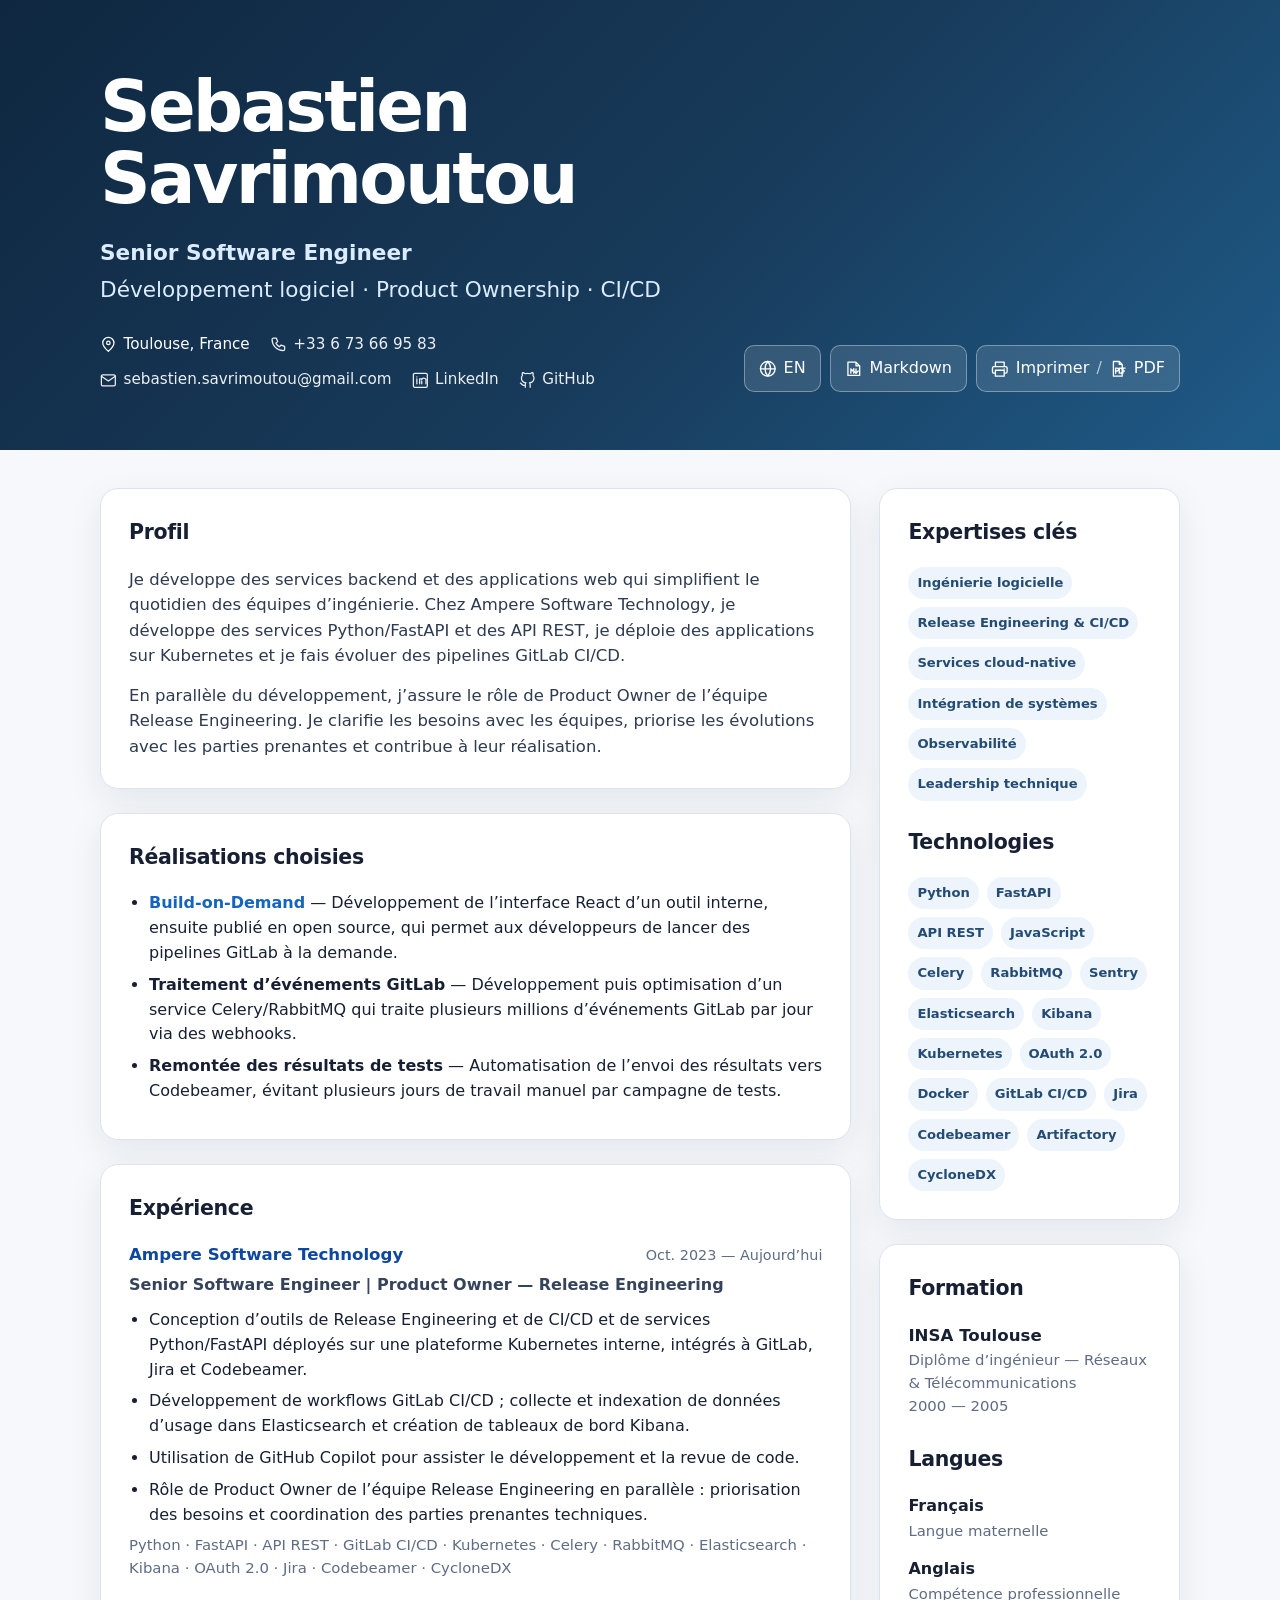
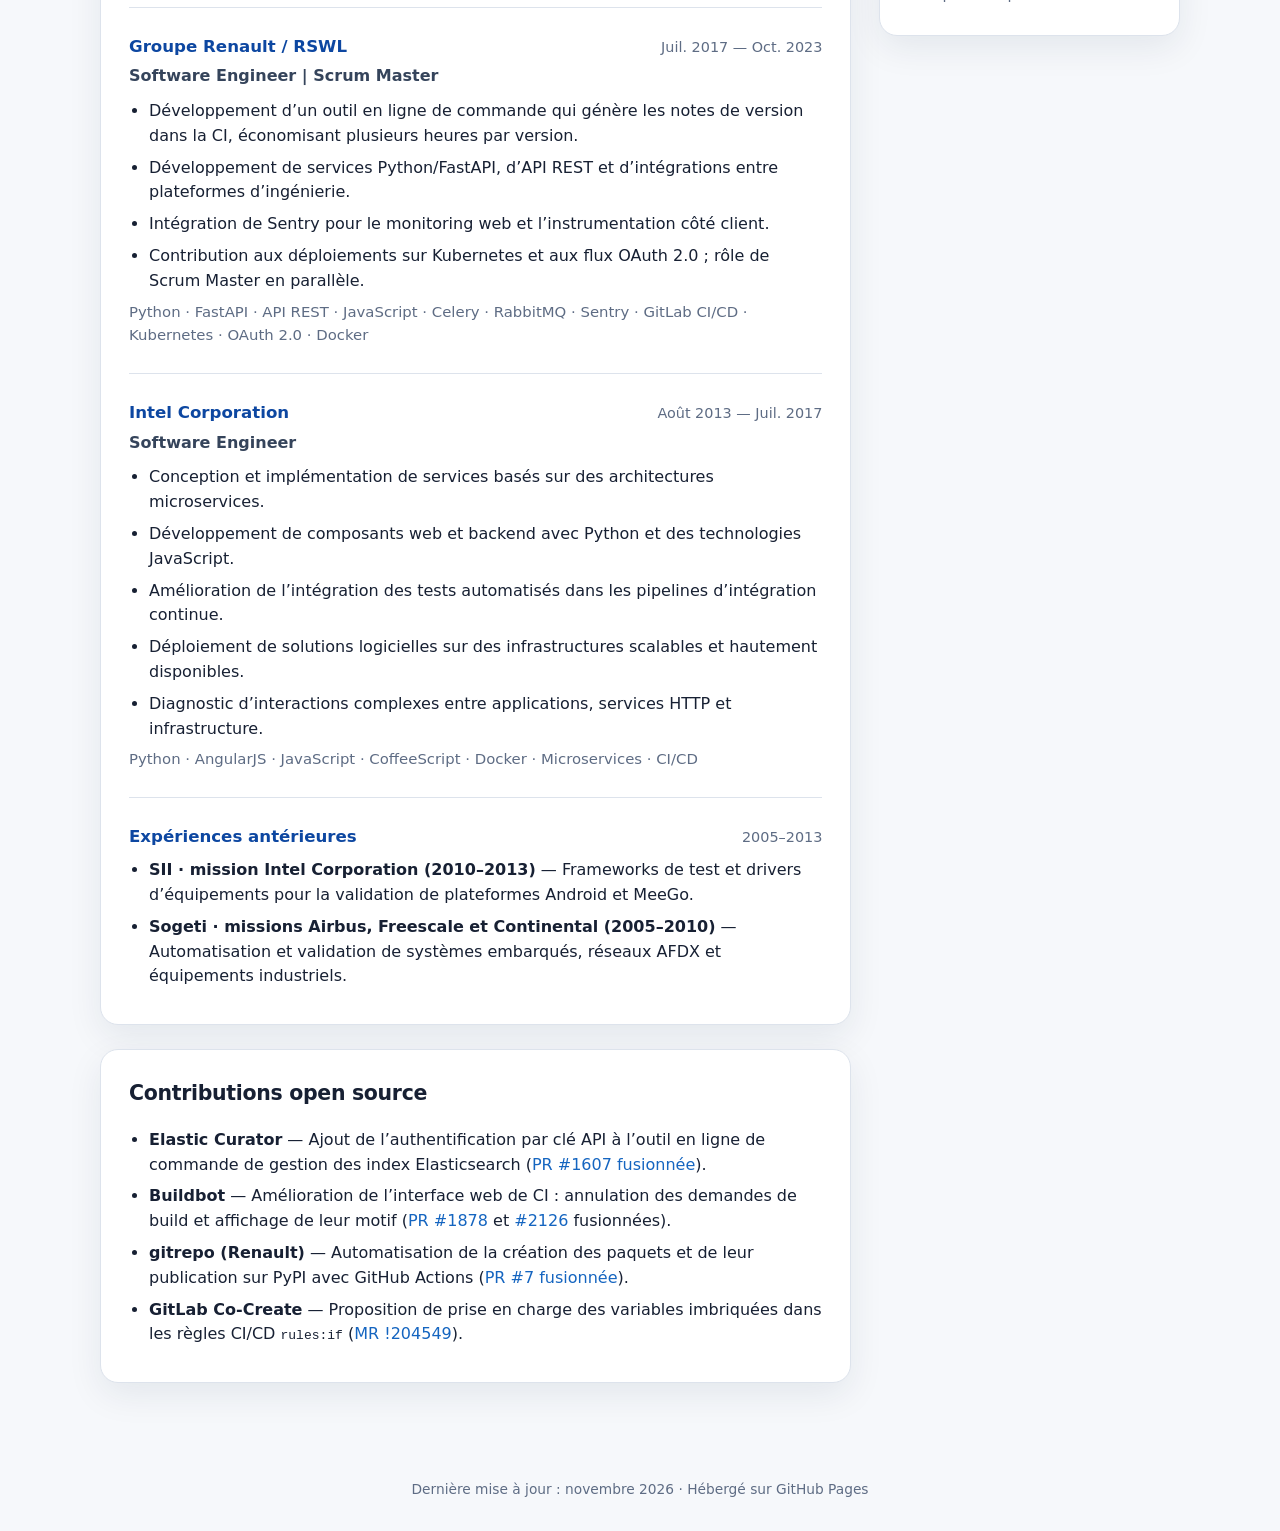
==== commit 8bcaba46: "Add verified open-source contributions to the Swile CV" ====
--- a/fr.html
+++ b/fr.html
@@ -3,14 +3,12 @@
 <head>
   <meta charset="utf-8" />
   <meta name="viewport" content="width=device-width, initial-scale=1" />
-  <meta name="description" content="Sebastien Savrimoutou — Senior Software Engineer. Développement backend, API, intégration de systèmes et services cloud." />
+  <meta name="description" content="Sebastien Savrimoutou — Senior Software Engineer. Développement de services backend, d’applications web et d’outils pour les équipes d’ingénierie." />
   <meta name="theme-color" content="#102a43" />
   <meta property="og:title" content="Sebastien Savrimoutou — Senior Software Engineer" />
-  <meta property="og:description" content="Développement backend, API, intégration de systèmes et services cloud." />
+  <meta property="og:description" content="Développement de services backend, d’applications web et d’outils pour les équipes d’ingénierie." />
   <meta property="og:type" content="website" />
-  <meta property="og:url" content="https://ssavrim.github.io/fr.html" />
-  <link rel="alternate" hreflang="en" href="https://ssavrim.github.io/" />
-  <link rel="alternate" hreflang="fr" href="https://ssavrim.github.io/fr.html" />
+  <meta name="robots" content="noindex" />
   <title>Sebastien Savrimoutou — Senior Software Engineer</title>
   <style>
     :root{--bg:#f6f8fb;--surface:#fff;--text:#172033;--muted:#5e6c84;--accent:#1565c0;--accent-strong:#0d47a1;--line:#dde3ec;--chip:#edf4fc;--shadow:0 12px 35px rgba(16,42,67,.08);--max:1080px}
@@ -21,16 +19,17 @@
   <link rel="stylesheet" href="print.css" media="print" />
 </head>
 <body>
-<header><div class="wrap hero"><div><h1>Sebastien Savrimoutou</h1><div class="headline"><p class="professional-title">Senior Software Engineer</p><p class="specialties">Développement backend · API et intégrations · Cloud</p></div><div class="contact"><span class="contact-location"><svg class="icon" viewBox="0 0 24 24" aria-hidden="true" focusable="false"><path d="M20 10c0 5-8 12-8 12S4 15 4 10a8 8 0 1 1 16 0Z"/><circle cx="12" cy="10" r="2.5"/></svg>Toulouse, France</span><a href="tel:+33673669583" aria-label="Appeler le +33 6 73 66 95 83"><svg class="icon" viewBox="0 0 24 24" aria-hidden="true" focusable="false"><path d="M5 3h4l2 5-2.5 2.5a15 15 0 0 0 5 5L16 13l5 2v4a2 2 0 0 1-2 2A16 16 0 0 1 3 5a2 2 0 0 1 2-2Z"/></svg>+33 6 73 66 95 83</a><a href="mailto:sebastien.savrimoutou@gmail.com"><svg class="icon" viewBox="0 0 24 24" aria-hidden="true" focusable="false"><rect x="2" y="4" width="20" height="16" rx="2"/><path d="m2 6 10 7 10-7"/></svg>sebastien.savrimoutou@gmail.com</a><a href="https://www.linkedin.com/in/sebastien-savrimoutou-920b6453/" rel="me"><svg class="icon" viewBox="0 0 24 24" aria-hidden="true" focusable="false"><rect x="2" y="2" width="20" height="20" rx="2"/><path d="M7 10v7M7 7h.01M11 17v-7h3v1a3 3 0 0 1 6 2v4M14 17v-4"/></svg>LinkedIn<span class="print-url"> · linkedin.com/in/sebastien-savrimoutou-920b6453</span></a><a href="https://github.com/ssavrim" rel="me"><svg class="icon" viewBox="0 0 24 24" aria-hidden="true" focusable="false"><path d="M9 19c-4.5 1.5-4.5-2-7-3m14 6v-3.9c0-1.1-.3-2-.9-2.6 3.1-.4 6.4-1.5 6.4-7A5.5 5.5 0 0 0 20 4.8 5.1 5.1 0 0 0 19.9 1S18.7.7 16 2.5a13.4 13.4 0 0 0-7 0C6.3.7 5.1 1 5.1 1A5.1 5.1 0 0 0 5 4.8a5.5 5.5 0 0 0-1.5 3.8c0 5.4 3.3 6.6 6.4 7-.6.6-.9 1.5-.9 2.6V22"/></svg>GitHub<span class="print-url"> · github.com/ssavrim</span></a></div></div><div class="actions"><a class="lang-btn" href="/" aria-label="English version"><svg class="icon" viewBox="0 0 24 24" aria-hidden="true" focusable="false"><circle cx="12" cy="12" r="10"/><path d="M2 12h20M12 2a15 15 0 0 1 0 20M12 2a15 15 0 0 0 0 20"/></svg>EN</a><a class="lang-btn" href="https://github.com/ssavrim/ssavrim.github.io/blob/main/cv/final.fr.md" aria-label="Voir ce CV en Markdown"><svg class="icon" viewBox="0 0 24 24" aria-hidden="true" focusable="false"><path d="M4 3h11l5 5v13H4zM15 3v5h5M8 12v6m0-6 2 3 2-3v6m3-6v6m0 0 3-3m-3 3-3-3"/></svg>Markdown</a><button class="print-btn" onclick="window.print()" aria-label="Imprimer ou enregistrer ce CV en PDF"><svg class="icon" viewBox="0 0 24 24" aria-hidden="true" focusable="false"><path d="M6 9V3h12v6M6 18H4a2 2 0 0 1-2-2v-5a2 2 0 0 1 2-2h16a2 2 0 0 1 2 2v5a2 2 0 0 1-2 2h-2M6 14h12v8H6zM18 12h.01"/></svg>Imprimer<span class="action-separator">/</span><svg class="icon" viewBox="0 0 24 24" aria-hidden="true" focusable="false"><path d="M6 2h8l4 4v16H6zM14 2v4h4M9 11v7m0-7h2a2 2 0 0 1 0 4H9m5-4v7h1a3.5 3.5 0 0 0 0-7h-1m5 0h3m-3 0v7m0-3h2"/></svg>PDF</button></div></div></header>
+<header><div class="wrap hero"><div><h1>Sebastien Savrimoutou</h1><div class="headline"><p class="professional-title">Senior Software Engineer</p><p class="specialties">Développement logiciel · Product Ownership · CI/CD</p></div><div class="contact"><span class="contact-location"><svg class="icon" viewBox="0 0 24 24" aria-hidden="true" focusable="false"><path d="M20 10c0 5-8 12-8 12S4 15 4 10a8 8 0 1 1 16 0Z"/><circle cx="12" cy="10" r="2.5"/></svg>Toulouse, France</span><a href="tel:+33673669583" aria-label="Appeler le +33 6 73 66 95 83"><svg class="icon" viewBox="0 0 24 24" aria-hidden="true" focusable="false"><path d="M5 3h4l2 5-2.5 2.5a15 15 0 0 0 5 5L16 13l5 2v4a2 2 0 0 1-2 2A16 16 0 0 1 3 5a2 2 0 0 1 2-2Z"/></svg>+33 6 73 66 95 83</a><a href="mailto:sebastien.savrimoutou@gmail.com"><svg class="icon" viewBox="0 0 24 24" aria-hidden="true" focusable="false"><rect x="2" y="4" width="20" height="16" rx="2"/><path d="m2 6 10 7 10-7"/></svg>sebastien.savrimoutou@gmail.com</a><a href="https://www.linkedin.com/in/sebastien-savrimoutou-920b6453/" rel="me"><svg class="icon" viewBox="0 0 24 24" aria-hidden="true" focusable="false"><rect x="2" y="2" width="20" height="20" rx="2"/><path d="M7 10v7M7 7h.01M11 17v-7h3v1a3 3 0 0 1 6 2v4M14 17v-4"/></svg>LinkedIn<span class="print-url"> · linkedin.com/in/sebastien-savrimoutou-920b6453</span></a><a href="https://github.com/ssavrim" rel="me"><svg class="icon" viewBox="0 0 24 24" aria-hidden="true" focusable="false"><path d="M9 19c-4.5 1.5-4.5-2-7-3m14 6v-3.9c0-1.1-.3-2-.9-2.6 3.1-.4 6.4-1.5 6.4-7A5.5 5.5 0 0 0 20 4.8 5.1 5.1 0 0 0 19.9 1S18.7.7 16 2.5a13.4 13.4 0 0 0-7 0C6.3.7 5.1 1 5.1 1A5.1 5.1 0 0 0 5 4.8a5.5 5.5 0 0 0-1.5 3.8c0 5.4 3.3 6.6 6.4 7-.6.6-.9 1.5-.9 2.6V22"/></svg>GitHub<span class="print-url"> · github.com/ssavrim</span></a></div></div><div class="actions"><a class="lang-btn" href="index.html" aria-label="English version"><svg class="icon" viewBox="0 0 24 24" aria-hidden="true" focusable="false"><circle cx="12" cy="12" r="10"/><path d="M2 12h20M12 2a15 15 0 0 1 0 20M12 2a15 15 0 0 0 0 20"/></svg>EN</a><a class="lang-btn" href="https://github.com/ssavrim/ssavrim.github.io/blob/cv/swile/cv/final.fr.md" aria-label="Voir ce CV en Markdown"><svg class="icon" viewBox="0 0 24 24" aria-hidden="true" focusable="false"><path d="M4 3h11l5 5v13H4zM15 3v5h5M8 12v6m0-6 2 3 2-3v6m3-6v6m0 0 3-3m-3 3-3-3"/></svg>Markdown</a><button class="print-btn" onclick="window.print()" aria-label="Imprimer ou enregistrer ce CV en PDF"><svg class="icon" viewBox="0 0 24 24" aria-hidden="true" focusable="false"><path d="M6 9V3h12v6M6 18H4a2 2 0 0 1-2-2v-5a2 2 0 0 1 2-2h16a2 2 0 0 1 2 2v5a2 2 0 0 1-2 2h-2M6 14h12v8H6zM18 12h.01"/></svg>Imprimer<span class="action-separator">/</span><svg class="icon" viewBox="0 0 24 24" aria-hidden="true" focusable="false"><path d="M6 2h8l4 4v16H6zM14 2v4h4M9 11v7m0-7h2a2 2 0 0 1 0 4H9m5-4v7h1a3.5 3.5 0 0 0 0-7h-1m5 0h3m-3 0v7m0-3h2"/></svg>PDF</button></div></div></header>
 <main class="wrap"><div class="grid"><div>
-<section class="card"><h2>Profil</h2><p class="summary">Ingénieur logiciel senior diplômé de l’INSA Toulouse, avec plus de 20 ans d’expérience en développement logiciel, automatisation et intégration de systèmes.</p><p class="summary">Je développe des services Python/FastAPI et des API REST, je déploie des applications sur Kubernetes et je conçois des outils CI/CD pour les équipes d’ingénierie. J’utilise Elasticsearch et Kibana pour suivre l’usage de ces outils.</p><p class="summary">En parallèle du développement, mon expérience de Product Owner et de Scrum Master m’aide à clarifier les besoins, à faire des choix techniques et à coordonner les livraisons.</p></section>
+<section class="card"><h2>Profil</h2><p class="summary">Je développe des services backend et des applications web qui simplifient le quotidien des équipes d’ingénierie. Chez Ampere Software Technology, je développe des services Python/FastAPI et des API REST, je déploie des applications sur Kubernetes et je fais évoluer des pipelines GitLab CI/CD.</p><p class="summary">En parallèle du développement, j’assure le rôle de Product Owner de l’équipe Release Engineering. Je clarifie les besoins avec les équipes, priorise les évolutions avec les parties prenantes et contribue à leur réalisation.</p></section>
+<section class="card"><h2>Réalisations choisies</h2><ul><li><strong><a href="https://gitlab.com/grouperenault/build-on-demand">Build-on-Demand</a></strong> — Développement de l’interface React d’un outil interne, ensuite publié en open source, qui permet aux développeurs de lancer des pipelines GitLab à la demande.</li><li><strong>Traitement d’événements GitLab</strong> — Développement puis optimisation d’un service Celery/RabbitMQ qui traite plusieurs millions d’événements GitLab par jour via des webhooks.</li><li><strong>Remontée des résultats de tests</strong> — Automatisation de l’envoi des résultats vers Codebeamer, évitant plusieurs jours de travail manuel par campagne de tests.</li></ul></section>
 <section class="card"><h2>Expérience</h2>
-<article class="role"><div class="role-head"><h3><span class="company">Ampere Software Technology</span></h3><span class="date">Oct. 2023 — Aujourd’hui</span></div><div class="role-title">Senior Software Engineer | Product Owner — Release Engineering</div><ul><li>Conception d’outils de Release Engineering et de CI/CD et de services Python/FastAPI déployés sur une plateforme Kubernetes interne, intégrés à GitLab, Jira et Codebeamer.</li><li>Optimisation d’un bot Celery/RabbitMQ alimenté par les webhooks GitLab et traitant plusieurs millions d’événements par jour.</li><li>Automatisation de l’envoi des résultats de tests vers Codebeamer, évitant plusieurs jours de travail manuel par campagne de tests.</li><li>Développement de workflows GitLab CI/CD ; collecte et indexation de données d’usage dans Elasticsearch et création de tableaux de bord Kibana.</li><li>Utilisation quotidienne de VS Code/Copilot et de skills pour préparer les notes de version, revoir le backlog et assister le développement et la revue de code.</li><li>Contribution à la Software Supply Chain : SBOM, CycloneDX et gestion des vulnérabilités.</li><li>Rôle de Product Owner de l’équipe Release Engineering en parallèle : priorisation des besoins et coordination des parties prenantes techniques.</li></ul><p class="mini">Python · FastAPI · API REST · GitLab CI/CD · Kubernetes · Celery · RabbitMQ · Elasticsearch · Kibana · OAuth 2.0 · Jira · Codebeamer · CycloneDX</p></article>
-<article class="role"><div class="role-head"><h3><span class="company">Groupe Renault / RSWL</span></h3><span class="date">Juil. 2017 — Oct. 2023</span></div><div class="role-title">Software Engineer | Scrum Master</div><ul><li>Conception initiale d’un bot Celery/RabbitMQ connecté aux webhooks GitLab et traitant plusieurs millions d’événements par jour.</li><li>Développement d’un CLI utilisé en CI pour générer automatiquement les notes de version, économisant plusieurs heures par release.</li><li>Développement de l’interface React de build-on-demand, d’abord outil interne puis publié en open source, pour simplifier le déclenchement de pipelines GitLab.</li><li>Développement de services Python/FastAPI, d’API REST et d’intégrations entre plateformes d’ingénierie.</li><li>Intégration de Sentry pour le monitoring web et l’instrumentation côté client.</li><li>Contribution aux déploiements sur Kubernetes et aux flux OAuth 2.0 ; rôle de Scrum Master en parallèle.</li></ul><p class="mini">Python · FastAPI · API REST · JavaScript · Celery · RabbitMQ · Sentry · GitLab CI/CD · Kubernetes · OAuth 2.0 · Docker</p></article>
+<article class="role"><div class="role-head"><h3><span class="company">Ampere Software Technology</span></h3><span class="date">Oct. 2023 — Aujourd’hui</span></div><div class="role-title">Senior Software Engineer | Product Owner — Release Engineering</div><ul><li>Conception d’outils de Release Engineering et de CI/CD et de services Python/FastAPI déployés sur une plateforme Kubernetes interne, intégrés à GitLab, Jira et Codebeamer.</li><li>Développement de workflows GitLab CI/CD ; collecte et indexation de données d’usage dans Elasticsearch et création de tableaux de bord Kibana.</li><li>Utilisation de GitHub Copilot pour assister le développement et la revue de code.</li><li>Rôle de Product Owner de l’équipe Release Engineering en parallèle : priorisation des besoins et coordination des parties prenantes techniques.</li></ul><p class="mini">Python · FastAPI · API REST · GitLab CI/CD · Kubernetes · Celery · RabbitMQ · Elasticsearch · Kibana · OAuth 2.0 · Jira · Codebeamer · CycloneDX</p></article>
+<article class="role"><div class="role-head"><h3><span class="company">Groupe Renault / RSWL</span></h3><span class="date">Juil. 2017 — Oct. 2023</span></div><div class="role-title">Software Engineer | Scrum Master</div><ul><li>Développement d’un outil en ligne de commande qui génère les notes de version dans la CI, économisant plusieurs heures par version.</li><li>Développement de services Python/FastAPI, d’API REST et d’intégrations entre plateformes d’ingénierie.</li><li>Intégration de Sentry pour le monitoring web et l’instrumentation côté client.</li><li>Contribution aux déploiements sur Kubernetes et aux flux OAuth 2.0 ; rôle de Scrum Master en parallèle.</li></ul><p class="mini">Python · FastAPI · API REST · JavaScript · Celery · RabbitMQ · Sentry · GitLab CI/CD · Kubernetes · OAuth 2.0 · Docker</p></article>
 <article class="role"><div class="role-head"><h3><span class="company">Intel Corporation</span></h3><span class="date">Août 2013 — Juil. 2017</span></div><div class="role-title">Software Engineer</div><ul><li>Conception et implémentation de services basés sur des architectures microservices.</li><li>Développement de composants web et backend avec Python et des technologies JavaScript.</li><li>Amélioration de l’intégration des tests automatisés dans les pipelines d’intégration continue.</li><li>Déploiement de solutions logicielles sur des infrastructures scalables et hautement disponibles.</li><li>Diagnostic d’interactions complexes entre applications, services HTTP et infrastructure.</li></ul><p class="mini">Python · AngularJS · JavaScript · CoffeeScript · Docker · Microservices · CI/CD</p></article>
 <article class="role"><div class="role-head"><h3><span class="company">Expériences antérieures</span></h3><span class="date">2005–2013</span></div><ul><li><strong>SII · mission Intel Corporation (2010–2013)</strong> — Frameworks de test et drivers d’équipements pour la validation de plateformes Android et MeeGo.</li><li><strong>Sogeti · missions Airbus, Freescale et Continental (2005–2010)</strong> — Automatisation et validation de systèmes embarqués, réseaux AFDX et équipements industriels.</li></ul></article>
 </section>
-<section class="card"><h2>Contributions open source</h2><ul><li><strong>GitLab Co-Create</strong> — Participation à une session sous le compte <a href="https://gitlab.com/ssavrim">@ssavrim</a> ; <a href="https://gitlab.com/gitlab-org/gitlab/-/merge_requests/204549">merge request proposée</a> sur l’expansion de variables dans les règles CI/CD <code>rules:if</code>.</li><li><strong><a href="https://gitlab.com/grouperenault/build-on-demand">build-on-demand</a></strong> — Contributeur principal d’une interface permettant de déclencher des builds GitLab à la demande.</li></ul></section></div>
+<section class="card"><h2>Contributions open source</h2><ul><li><strong>Elastic Curator</strong> — Ajout de l’authentification par clé API à l’outil en ligne de commande de gestion des index Elasticsearch (<a href="https://github.com/elastic/curator/pull/1607">PR #1607 fusionnée</a>).</li><li><strong>Buildbot</strong> — Amélioration de l’interface web de CI : annulation des demandes de build et affichage de leur motif (<a href="https://github.com/buildbot/buildbot/pull/1878">PR #1878</a> et <a href="https://github.com/buildbot/buildbot/pull/2126">#2126</a> fusionnées).</li><li><strong>gitrepo (Renault)</strong> — Automatisation de la création des paquets et de leur publication sur PyPI avec GitHub Actions (<a href="https://github.com/grouperenault/gitrepo/pull/7">PR #7 fusionnée</a>).</li><li><strong>GitLab Co-Create</strong> — Proposition de prise en charge des variables imbriquées dans les règles CI/CD <code>rules:if</code> (<a href="https://gitlab.com/gitlab-org/gitlab/-/merge_requests/204549">MR !204549</a>).</li></ul></section></div>
 <aside><section class="card"><h2>Expertises clés</h2><div class="chips"><span class="chip">Ingénierie logicielle</span><span class="chip">Release Engineering &amp; CI/CD</span><span class="chip">Services cloud-native</span><span class="chip">Intégration de systèmes</span><span class="chip">Observabilité</span><span class="chip">Leadership technique</span></div><h2 class="side-title">Technologies</h2><div class="chips"><span class="chip">Python</span><span class="chip">FastAPI</span><span class="chip">API REST</span><span class="chip">JavaScript</span><span class="chip">Celery</span><span class="chip">RabbitMQ</span><span class="chip">Sentry</span><span class="chip">Elasticsearch</span><span class="chip">Kibana</span><span class="chip">Kubernetes</span><span class="chip">OAuth 2.0</span><span class="chip">Docker</span><span class="chip">GitLab CI/CD</span><span class="chip">Jira</span><span class="chip">Codebeamer</span><span class="chip">Artifactory</span><span class="chip">CycloneDX</span></div></section><section class="card"><h2>Formation</h2><h3>INSA Toulouse</h3><p class="mini">Diplôme d’ingénieur — Réseaux &amp; Télécommunications<br />2000 — 2005</p><h2 class="side-title">Langues</h2><p><strong>Français</strong><br /><span class="mini">Langue maternelle</span></p><p><strong>Anglais</strong><br /><span class="mini">Compétence professionnelle</span></p></section></aside>
 </div></main><footer class="wrap">Dernière mise à jour : novembre 2026 · Hébergé sur GitHub Pages</footer>
 </body></html>
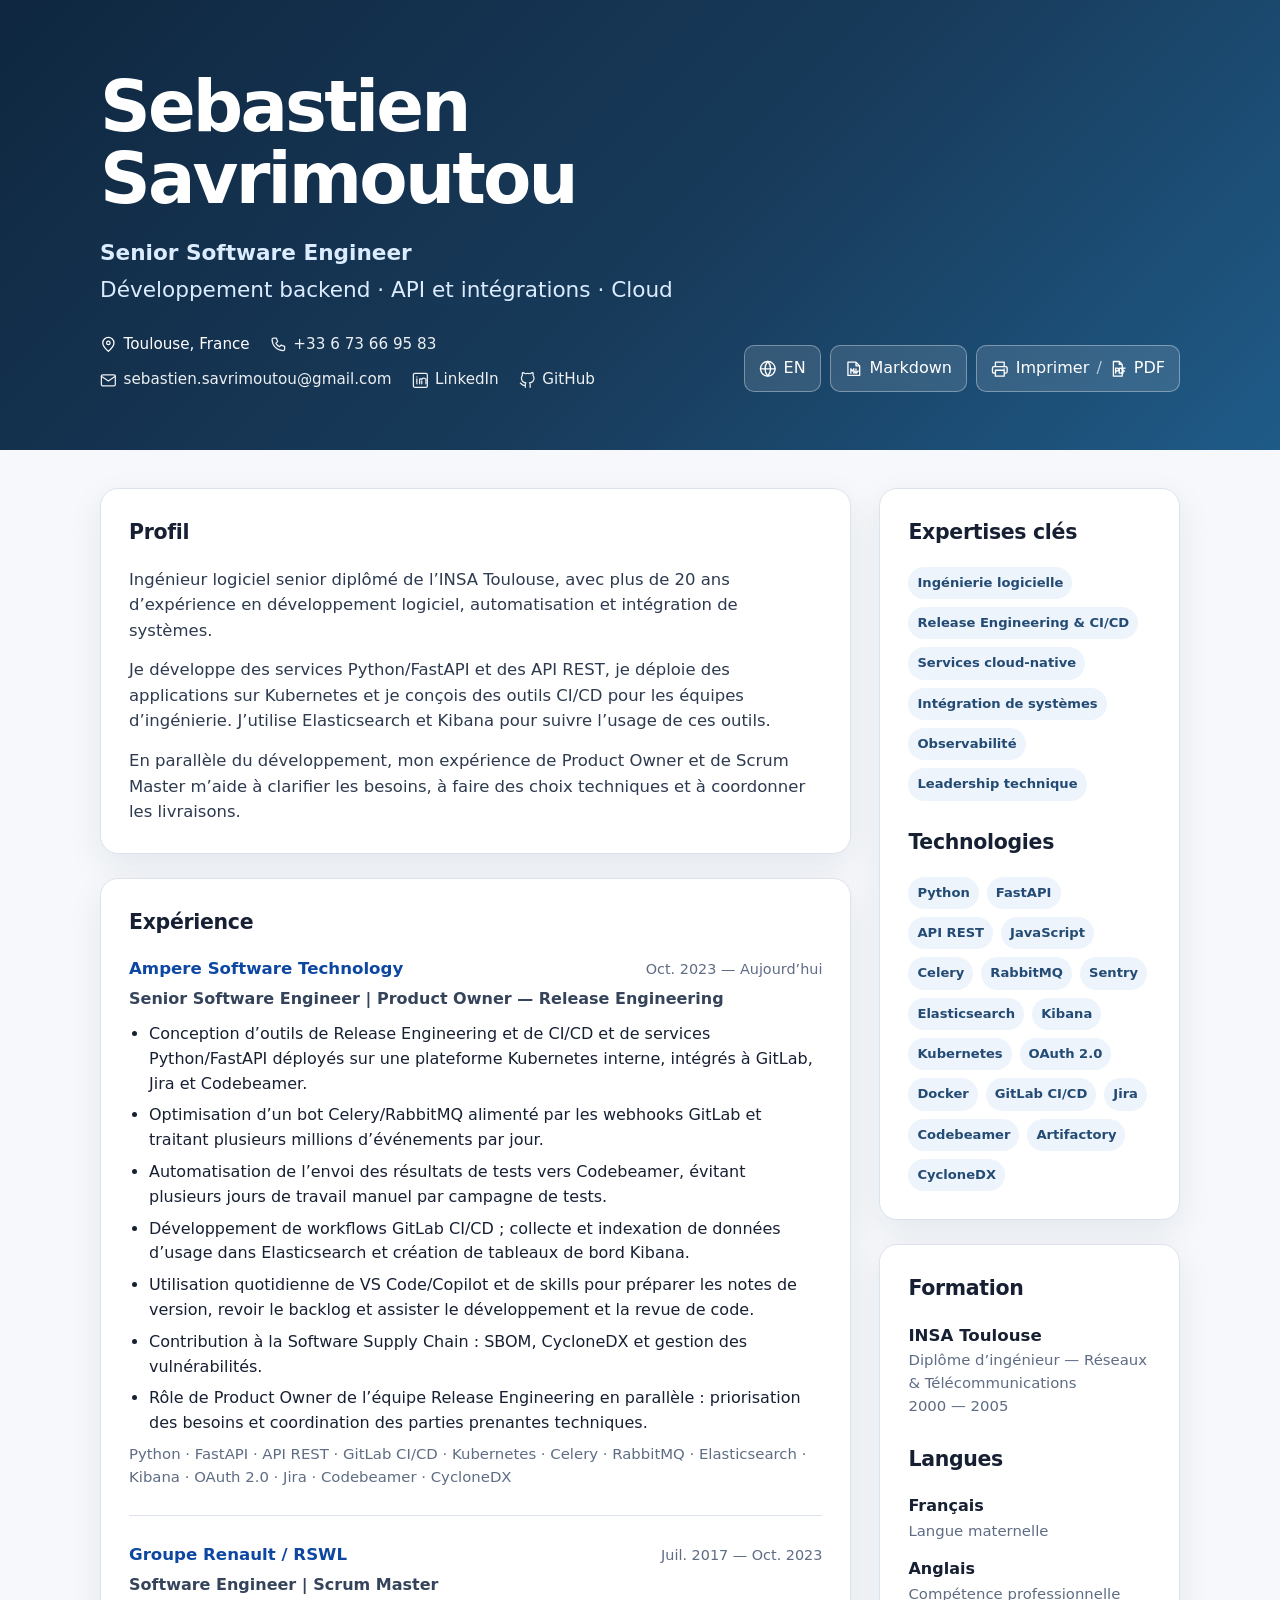
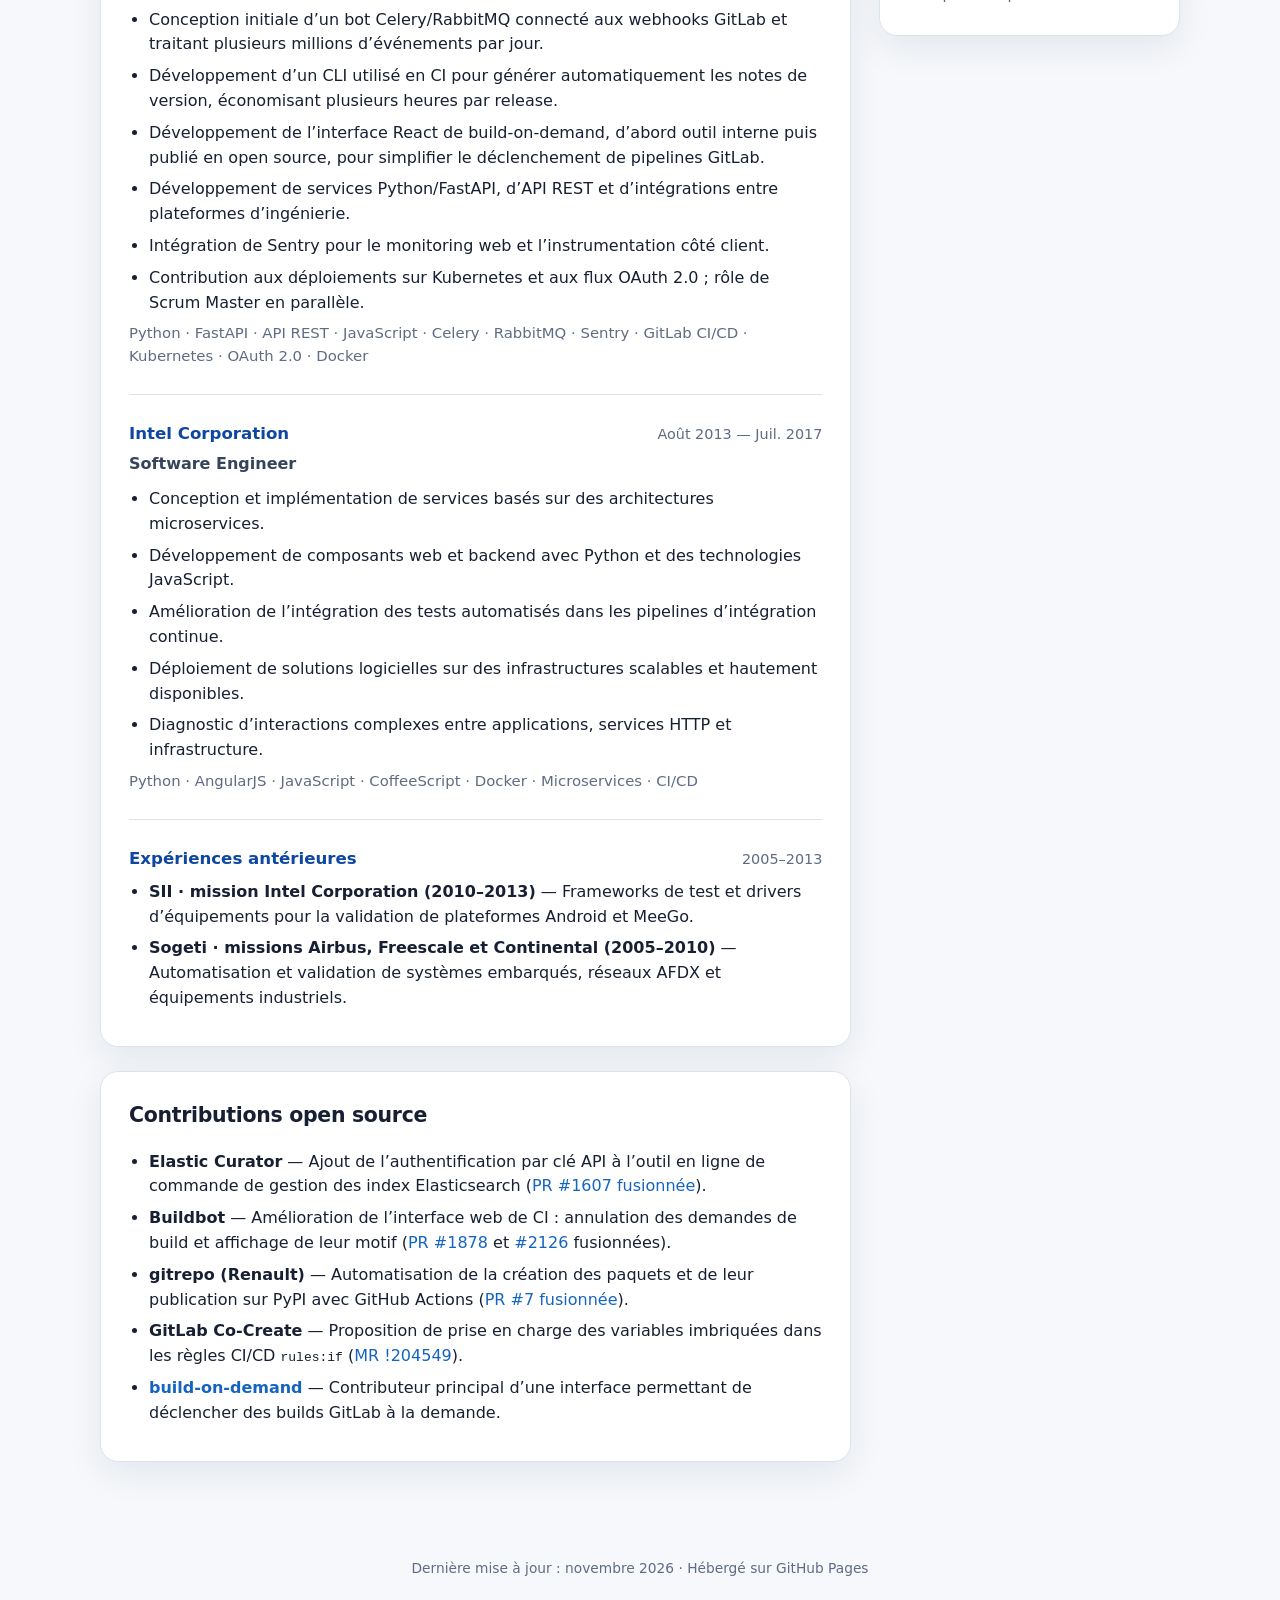
==== commit af76b65a: "Add verified open-source contributions to the online CV" ====
--- a/fr.html
+++ b/fr.html
@@ -3,12 +3,14 @@
 <head>
   <meta charset="utf-8" />
   <meta name="viewport" content="width=device-width, initial-scale=1" />
-  <meta name="description" content="Sebastien Savrimoutou — Senior Software Engineer. Développement de services backend, d’applications web et d’outils pour les équipes d’ingénierie." />
+  <meta name="description" content="Sebastien Savrimoutou — Senior Software Engineer. Développement backend, API, intégration de systèmes et services cloud." />
   <meta name="theme-color" content="#102a43" />
   <meta property="og:title" content="Sebastien Savrimoutou — Senior Software Engineer" />
-  <meta property="og:description" content="Développement de services backend, d’applications web et d’outils pour les équipes d’ingénierie." />
+  <meta property="og:description" content="Développement backend, API, intégration de systèmes et services cloud." />
   <meta property="og:type" content="website" />
-  <meta name="robots" content="noindex" />
+  <meta property="og:url" content="https://ssavrim.github.io/fr.html" />
+  <link rel="alternate" hreflang="en" href="https://ssavrim.github.io/" />
+  <link rel="alternate" hreflang="fr" href="https://ssavrim.github.io/fr.html" />
   <title>Sebastien Savrimoutou — Senior Software Engineer</title>
   <style>
     :root{--bg:#f6f8fb;--surface:#fff;--text:#172033;--muted:#5e6c84;--accent:#1565c0;--accent-strong:#0d47a1;--line:#dde3ec;--chip:#edf4fc;--shadow:0 12px 35px rgba(16,42,67,.08);--max:1080px}
@@ -19,17 +21,16 @@
   <link rel="stylesheet" href="print.css" media="print" />
 </head>
 <body>
-<header><div class="wrap hero"><div><h1>Sebastien Savrimoutou</h1><div class="headline"><p class="professional-title">Senior Software Engineer</p><p class="specialties">Développement logiciel · Product Ownership · CI/CD</p></div><div class="contact"><span class="contact-location"><svg class="icon" viewBox="0 0 24 24" aria-hidden="true" focusable="false"><path d="M20 10c0 5-8 12-8 12S4 15 4 10a8 8 0 1 1 16 0Z"/><circle cx="12" cy="10" r="2.5"/></svg>Toulouse, France</span><a href="tel:+33673669583" aria-label="Appeler le +33 6 73 66 95 83"><svg class="icon" viewBox="0 0 24 24" aria-hidden="true" focusable="false"><path d="M5 3h4l2 5-2.5 2.5a15 15 0 0 0 5 5L16 13l5 2v4a2 2 0 0 1-2 2A16 16 0 0 1 3 5a2 2 0 0 1 2-2Z"/></svg>+33 6 73 66 95 83</a><a href="mailto:sebastien.savrimoutou@gmail.com"><svg class="icon" viewBox="0 0 24 24" aria-hidden="true" focusable="false"><rect x="2" y="4" width="20" height="16" rx="2"/><path d="m2 6 10 7 10-7"/></svg>sebastien.savrimoutou@gmail.com</a><a href="https://www.linkedin.com/in/sebastien-savrimoutou-920b6453/" rel="me"><svg class="icon" viewBox="0 0 24 24" aria-hidden="true" focusable="false"><rect x="2" y="2" width="20" height="20" rx="2"/><path d="M7 10v7M7 7h.01M11 17v-7h3v1a3 3 0 0 1 6 2v4M14 17v-4"/></svg>LinkedIn<span class="print-url"> · linkedin.com/in/sebastien-savrimoutou-920b6453</span></a><a href="https://github.com/ssavrim" rel="me"><svg class="icon" viewBox="0 0 24 24" aria-hidden="true" focusable="false"><path d="M9 19c-4.5 1.5-4.5-2-7-3m14 6v-3.9c0-1.1-.3-2-.9-2.6 3.1-.4 6.4-1.5 6.4-7A5.5 5.5 0 0 0 20 4.8 5.1 5.1 0 0 0 19.9 1S18.7.7 16 2.5a13.4 13.4 0 0 0-7 0C6.3.7 5.1 1 5.1 1A5.1 5.1 0 0 0 5 4.8a5.5 5.5 0 0 0-1.5 3.8c0 5.4 3.3 6.6 6.4 7-.6.6-.9 1.5-.9 2.6V22"/></svg>GitHub<span class="print-url"> · github.com/ssavrim</span></a></div></div><div class="actions"><a class="lang-btn" href="index.html" aria-label="English version"><svg class="icon" viewBox="0 0 24 24" aria-hidden="true" focusable="false"><circle cx="12" cy="12" r="10"/><path d="M2 12h20M12 2a15 15 0 0 1 0 20M12 2a15 15 0 0 0 0 20"/></svg>EN</a><a class="lang-btn" href="https://github.com/ssavrim/ssavrim.github.io/blob/cv/swile/cv/final.fr.md" aria-label="Voir ce CV en Markdown"><svg class="icon" viewBox="0 0 24 24" aria-hidden="true" focusable="false"><path d="M4 3h11l5 5v13H4zM15 3v5h5M8 12v6m0-6 2 3 2-3v6m3-6v6m0 0 3-3m-3 3-3-3"/></svg>Markdown</a><button class="print-btn" onclick="window.print()" aria-label="Imprimer ou enregistrer ce CV en PDF"><svg class="icon" viewBox="0 0 24 24" aria-hidden="true" focusable="false"><path d="M6 9V3h12v6M6 18H4a2 2 0 0 1-2-2v-5a2 2 0 0 1 2-2h16a2 2 0 0 1 2 2v5a2 2 0 0 1-2 2h-2M6 14h12v8H6zM18 12h.01"/></svg>Imprimer<span class="action-separator">/</span><svg class="icon" viewBox="0 0 24 24" aria-hidden="true" focusable="false"><path d="M6 2h8l4 4v16H6zM14 2v4h4M9 11v7m0-7h2a2 2 0 0 1 0 4H9m5-4v7h1a3.5 3.5 0 0 0 0-7h-1m5 0h3m-3 0v7m0-3h2"/></svg>PDF</button></div></div></header>
+<header><div class="wrap hero"><div><h1>Sebastien Savrimoutou</h1><div class="headline"><p class="professional-title">Senior Software Engineer</p><p class="specialties">Développement backend · API et intégrations · Cloud</p></div><div class="contact"><span class="contact-location"><svg class="icon" viewBox="0 0 24 24" aria-hidden="true" focusable="false"><path d="M20 10c0 5-8 12-8 12S4 15 4 10a8 8 0 1 1 16 0Z"/><circle cx="12" cy="10" r="2.5"/></svg>Toulouse, France</span><a href="tel:+33673669583" aria-label="Appeler le +33 6 73 66 95 83"><svg class="icon" viewBox="0 0 24 24" aria-hidden="true" focusable="false"><path d="M5 3h4l2 5-2.5 2.5a15 15 0 0 0 5 5L16 13l5 2v4a2 2 0 0 1-2 2A16 16 0 0 1 3 5a2 2 0 0 1 2-2Z"/></svg>+33 6 73 66 95 83</a><a href="mailto:sebastien.savrimoutou@gmail.com"><svg class="icon" viewBox="0 0 24 24" aria-hidden="true" focusable="false"><rect x="2" y="4" width="20" height="16" rx="2"/><path d="m2 6 10 7 10-7"/></svg>sebastien.savrimoutou@gmail.com</a><a href="https://www.linkedin.com/in/sebastien-savrimoutou-920b6453/" rel="me"><svg class="icon" viewBox="0 0 24 24" aria-hidden="true" focusable="false"><rect x="2" y="2" width="20" height="20" rx="2"/><path d="M7 10v7M7 7h.01M11 17v-7h3v1a3 3 0 0 1 6 2v4M14 17v-4"/></svg>LinkedIn<span class="print-url"> · linkedin.com/in/sebastien-savrimoutou-920b6453</span></a><a href="https://github.com/ssavrim" rel="me"><svg class="icon" viewBox="0 0 24 24" aria-hidden="true" focusable="false"><path d="M9 19c-4.5 1.5-4.5-2-7-3m14 6v-3.9c0-1.1-.3-2-.9-2.6 3.1-.4 6.4-1.5 6.4-7A5.5 5.5 0 0 0 20 4.8 5.1 5.1 0 0 0 19.9 1S18.7.7 16 2.5a13.4 13.4 0 0 0-7 0C6.3.7 5.1 1 5.1 1A5.1 5.1 0 0 0 5 4.8a5.5 5.5 0 0 0-1.5 3.8c0 5.4 3.3 6.6 6.4 7-.6.6-.9 1.5-.9 2.6V22"/></svg>GitHub<span class="print-url"> · github.com/ssavrim</span></a></div></div><div class="actions"><a class="lang-btn" href="/" aria-label="English version"><svg class="icon" viewBox="0 0 24 24" aria-hidden="true" focusable="false"><circle cx="12" cy="12" r="10"/><path d="M2 12h20M12 2a15 15 0 0 1 0 20M12 2a15 15 0 0 0 0 20"/></svg>EN</a><a class="lang-btn" href="https://github.com/ssavrim/ssavrim.github.io/blob/main/cv/final.fr.md" aria-label="Voir ce CV en Markdown"><svg class="icon" viewBox="0 0 24 24" aria-hidden="true" focusable="false"><path d="M4 3h11l5 5v13H4zM15 3v5h5M8 12v6m0-6 2 3 2-3v6m3-6v6m0 0 3-3m-3 3-3-3"/></svg>Markdown</a><button class="print-btn" onclick="window.print()" aria-label="Imprimer ou enregistrer ce CV en PDF"><svg class="icon" viewBox="0 0 24 24" aria-hidden="true" focusable="false"><path d="M6 9V3h12v6M6 18H4a2 2 0 0 1-2-2v-5a2 2 0 0 1 2-2h16a2 2 0 0 1 2 2v5a2 2 0 0 1-2 2h-2M6 14h12v8H6zM18 12h.01"/></svg>Imprimer<span class="action-separator">/</span><svg class="icon" viewBox="0 0 24 24" aria-hidden="true" focusable="false"><path d="M6 2h8l4 4v16H6zM14 2v4h4M9 11v7m0-7h2a2 2 0 0 1 0 4H9m5-4v7h1a3.5 3.5 0 0 0 0-7h-1m5 0h3m-3 0v7m0-3h2"/></svg>PDF</button></div></div></header>
 <main class="wrap"><div class="grid"><div>
-<section class="card"><h2>Profil</h2><p class="summary">Je développe des services backend et des applications web qui simplifient le quotidien des équipes d’ingénierie. Chez Ampere Software Technology, je développe des services Python/FastAPI et des API REST, je déploie des applications sur Kubernetes et je fais évoluer des pipelines GitLab CI/CD.</p><p class="summary">En parallèle du développement, j’assure le rôle de Product Owner de l’équipe Release Engineering. Je clarifie les besoins avec les équipes, priorise les évolutions avec les parties prenantes et contribue à leur réalisation.</p></section>
-<section class="card"><h2>Réalisations choisies</h2><ul><li><strong><a href="https://gitlab.com/grouperenault/build-on-demand">Build-on-Demand</a></strong> — Développement de l’interface React d’un outil interne, ensuite publié en open source, qui permet aux développeurs de lancer des pipelines GitLab à la demande.</li><li><strong>Traitement d’événements GitLab</strong> — Développement puis optimisation d’un service Celery/RabbitMQ qui traite plusieurs millions d’événements GitLab par jour via des webhooks.</li><li><strong>Remontée des résultats de tests</strong> — Automatisation de l’envoi des résultats vers Codebeamer, évitant plusieurs jours de travail manuel par campagne de tests.</li></ul></section>
+<section class="card"><h2>Profil</h2><p class="summary">Ingénieur logiciel senior diplômé de l’INSA Toulouse, avec plus de 20 ans d’expérience en développement logiciel, automatisation et intégration de systèmes.</p><p class="summary">Je développe des services Python/FastAPI et des API REST, je déploie des applications sur Kubernetes et je conçois des outils CI/CD pour les équipes d’ingénierie. J’utilise Elasticsearch et Kibana pour suivre l’usage de ces outils.</p><p class="summary">En parallèle du développement, mon expérience de Product Owner et de Scrum Master m’aide à clarifier les besoins, à faire des choix techniques et à coordonner les livraisons.</p></section>
 <section class="card"><h2>Expérience</h2>
-<article class="role"><div class="role-head"><h3><span class="company">Ampere Software Technology</span></h3><span class="date">Oct. 2023 — Aujourd’hui</span></div><div class="role-title">Senior Software Engineer | Product Owner — Release Engineering</div><ul><li>Conception d’outils de Release Engineering et de CI/CD et de services Python/FastAPI déployés sur une plateforme Kubernetes interne, intégrés à GitLab, Jira et Codebeamer.</li><li>Développement de workflows GitLab CI/CD ; collecte et indexation de données d’usage dans Elasticsearch et création de tableaux de bord Kibana.</li><li>Utilisation de GitHub Copilot pour assister le développement et la revue de code.</li><li>Rôle de Product Owner de l’équipe Release Engineering en parallèle : priorisation des besoins et coordination des parties prenantes techniques.</li></ul><p class="mini">Python · FastAPI · API REST · GitLab CI/CD · Kubernetes · Celery · RabbitMQ · Elasticsearch · Kibana · OAuth 2.0 · Jira · Codebeamer · CycloneDX</p></article>
-<article class="role"><div class="role-head"><h3><span class="company">Groupe Renault / RSWL</span></h3><span class="date">Juil. 2017 — Oct. 2023</span></div><div class="role-title">Software Engineer | Scrum Master</div><ul><li>Développement d’un outil en ligne de commande qui génère les notes de version dans la CI, économisant plusieurs heures par version.</li><li>Développement de services Python/FastAPI, d’API REST et d’intégrations entre plateformes d’ingénierie.</li><li>Intégration de Sentry pour le monitoring web et l’instrumentation côté client.</li><li>Contribution aux déploiements sur Kubernetes et aux flux OAuth 2.0 ; rôle de Scrum Master en parallèle.</li></ul><p class="mini">Python · FastAPI · API REST · JavaScript · Celery · RabbitMQ · Sentry · GitLab CI/CD · Kubernetes · OAuth 2.0 · Docker</p></article>
+<article class="role"><div class="role-head"><h3><span class="company">Ampere Software Technology</span></h3><span class="date">Oct. 2023 — Aujourd’hui</span></div><div class="role-title">Senior Software Engineer | Product Owner — Release Engineering</div><ul><li>Conception d’outils de Release Engineering et de CI/CD et de services Python/FastAPI déployés sur une plateforme Kubernetes interne, intégrés à GitLab, Jira et Codebeamer.</li><li>Optimisation d’un bot Celery/RabbitMQ alimenté par les webhooks GitLab et traitant plusieurs millions d’événements par jour.</li><li>Automatisation de l’envoi des résultats de tests vers Codebeamer, évitant plusieurs jours de travail manuel par campagne de tests.</li><li>Développement de workflows GitLab CI/CD ; collecte et indexation de données d’usage dans Elasticsearch et création de tableaux de bord Kibana.</li><li>Utilisation quotidienne de VS Code/Copilot et de skills pour préparer les notes de version, revoir le backlog et assister le développement et la revue de code.</li><li>Contribution à la Software Supply Chain : SBOM, CycloneDX et gestion des vulnérabilités.</li><li>Rôle de Product Owner de l’équipe Release Engineering en parallèle : priorisation des besoins et coordination des parties prenantes techniques.</li></ul><p class="mini">Python · FastAPI · API REST · GitLab CI/CD · Kubernetes · Celery · RabbitMQ · Elasticsearch · Kibana · OAuth 2.0 · Jira · Codebeamer · CycloneDX</p></article>
+<article class="role"><div class="role-head"><h3><span class="company">Groupe Renault / RSWL</span></h3><span class="date">Juil. 2017 — Oct. 2023</span></div><div class="role-title">Software Engineer | Scrum Master</div><ul><li>Conception initiale d’un bot Celery/RabbitMQ connecté aux webhooks GitLab et traitant plusieurs millions d’événements par jour.</li><li>Développement d’un CLI utilisé en CI pour générer automatiquement les notes de version, économisant plusieurs heures par release.</li><li>Développement de l’interface React de build-on-demand, d’abord outil interne puis publié en open source, pour simplifier le déclenchement de pipelines GitLab.</li><li>Développement de services Python/FastAPI, d’API REST et d’intégrations entre plateformes d’ingénierie.</li><li>Intégration de Sentry pour le monitoring web et l’instrumentation côté client.</li><li>Contribution aux déploiements sur Kubernetes et aux flux OAuth 2.0 ; rôle de Scrum Master en parallèle.</li></ul><p class="mini">Python · FastAPI · API REST · JavaScript · Celery · RabbitMQ · Sentry · GitLab CI/CD · Kubernetes · OAuth 2.0 · Docker</p></article>
 <article class="role"><div class="role-head"><h3><span class="company">Intel Corporation</span></h3><span class="date">Août 2013 — Juil. 2017</span></div><div class="role-title">Software Engineer</div><ul><li>Conception et implémentation de services basés sur des architectures microservices.</li><li>Développement de composants web et backend avec Python et des technologies JavaScript.</li><li>Amélioration de l’intégration des tests automatisés dans les pipelines d’intégration continue.</li><li>Déploiement de solutions logicielles sur des infrastructures scalables et hautement disponibles.</li><li>Diagnostic d’interactions complexes entre applications, services HTTP et infrastructure.</li></ul><p class="mini">Python · AngularJS · JavaScript · CoffeeScript · Docker · Microservices · CI/CD</p></article>
 <article class="role"><div class="role-head"><h3><span class="company">Expériences antérieures</span></h3><span class="date">2005–2013</span></div><ul><li><strong>SII · mission Intel Corporation (2010–2013)</strong> — Frameworks de test et drivers d’équipements pour la validation de plateformes Android et MeeGo.</li><li><strong>Sogeti · missions Airbus, Freescale et Continental (2005–2010)</strong> — Automatisation et validation de systèmes embarqués, réseaux AFDX et équipements industriels.</li></ul></article>
 </section>
-<section class="card"><h2>Contributions open source</h2><ul><li><strong>Elastic Curator</strong> — Ajout de l’authentification par clé API à l’outil en ligne de commande de gestion des index Elasticsearch (<a href="https://github.com/elastic/curator/pull/1607">PR #1607 fusionnée</a>).</li><li><strong>Buildbot</strong> — Amélioration de l’interface web de CI : annulation des demandes de build et affichage de leur motif (<a href="https://github.com/buildbot/buildbot/pull/1878">PR #1878</a> et <a href="https://github.com/buildbot/buildbot/pull/2126">#2126</a> fusionnées).</li><li><strong>gitrepo (Renault)</strong> — Automatisation de la création des paquets et de leur publication sur PyPI avec GitHub Actions (<a href="https://github.com/grouperenault/gitrepo/pull/7">PR #7 fusionnée</a>).</li><li><strong>GitLab Co-Create</strong> — Proposition de prise en charge des variables imbriquées dans les règles CI/CD <code>rules:if</code> (<a href="https://gitlab.com/gitlab-org/gitlab/-/merge_requests/204549">MR !204549</a>).</li></ul></section></div>
+<section class="card"><h2>Contributions open source</h2><ul><li><strong>Elastic Curator</strong> — Ajout de l’authentification par clé API à l’outil en ligne de commande de gestion des index Elasticsearch (<a href="https://github.com/elastic/curator/pull/1607">PR #1607 fusionnée</a>).</li><li><strong>Buildbot</strong> — Amélioration de l’interface web de CI : annulation des demandes de build et affichage de leur motif (<a href="https://github.com/buildbot/buildbot/pull/1878">PR #1878</a> et <a href="https://github.com/buildbot/buildbot/pull/2126">#2126</a> fusionnées).</li><li><strong>gitrepo (Renault)</strong> — Automatisation de la création des paquets et de leur publication sur PyPI avec GitHub Actions (<a href="https://github.com/grouperenault/gitrepo/pull/7">PR #7 fusionnée</a>).</li><li><strong>GitLab Co-Create</strong> — Proposition de prise en charge des variables imbriquées dans les règles CI/CD <code>rules:if</code> (<a href="https://gitlab.com/gitlab-org/gitlab/-/merge_requests/204549">MR !204549</a>).</li><li><strong><a href="https://gitlab.com/grouperenault/build-on-demand">build-on-demand</a></strong> — Contributeur principal d’une interface permettant de déclencher des builds GitLab à la demande.</li></ul></section></div>
 <aside><section class="card"><h2>Expertises clés</h2><div class="chips"><span class="chip">Ingénierie logicielle</span><span class="chip">Release Engineering &amp; CI/CD</span><span class="chip">Services cloud-native</span><span class="chip">Intégration de systèmes</span><span class="chip">Observabilité</span><span class="chip">Leadership technique</span></div><h2 class="side-title">Technologies</h2><div class="chips"><span class="chip">Python</span><span class="chip">FastAPI</span><span class="chip">API REST</span><span class="chip">JavaScript</span><span class="chip">Celery</span><span class="chip">RabbitMQ</span><span class="chip">Sentry</span><span class="chip">Elasticsearch</span><span class="chip">Kibana</span><span class="chip">Kubernetes</span><span class="chip">OAuth 2.0</span><span class="chip">Docker</span><span class="chip">GitLab CI/CD</span><span class="chip">Jira</span><span class="chip">Codebeamer</span><span class="chip">Artifactory</span><span class="chip">CycloneDX</span></div></section><section class="card"><h2>Formation</h2><h3>INSA Toulouse</h3><p class="mini">Diplôme d’ingénieur — Réseaux &amp; Télécommunications<br />2000 — 2005</p><h2 class="side-title">Langues</h2><p><strong>Français</strong><br /><span class="mini">Langue maternelle</span></p><p><strong>Anglais</strong><br /><span class="mini">Compétence professionnelle</span></p></section></aside>
 </div></main><footer class="wrap">Dernière mise à jour : novembre 2026 · Hébergé sur GitHub Pages</footer>
 </body></html>
